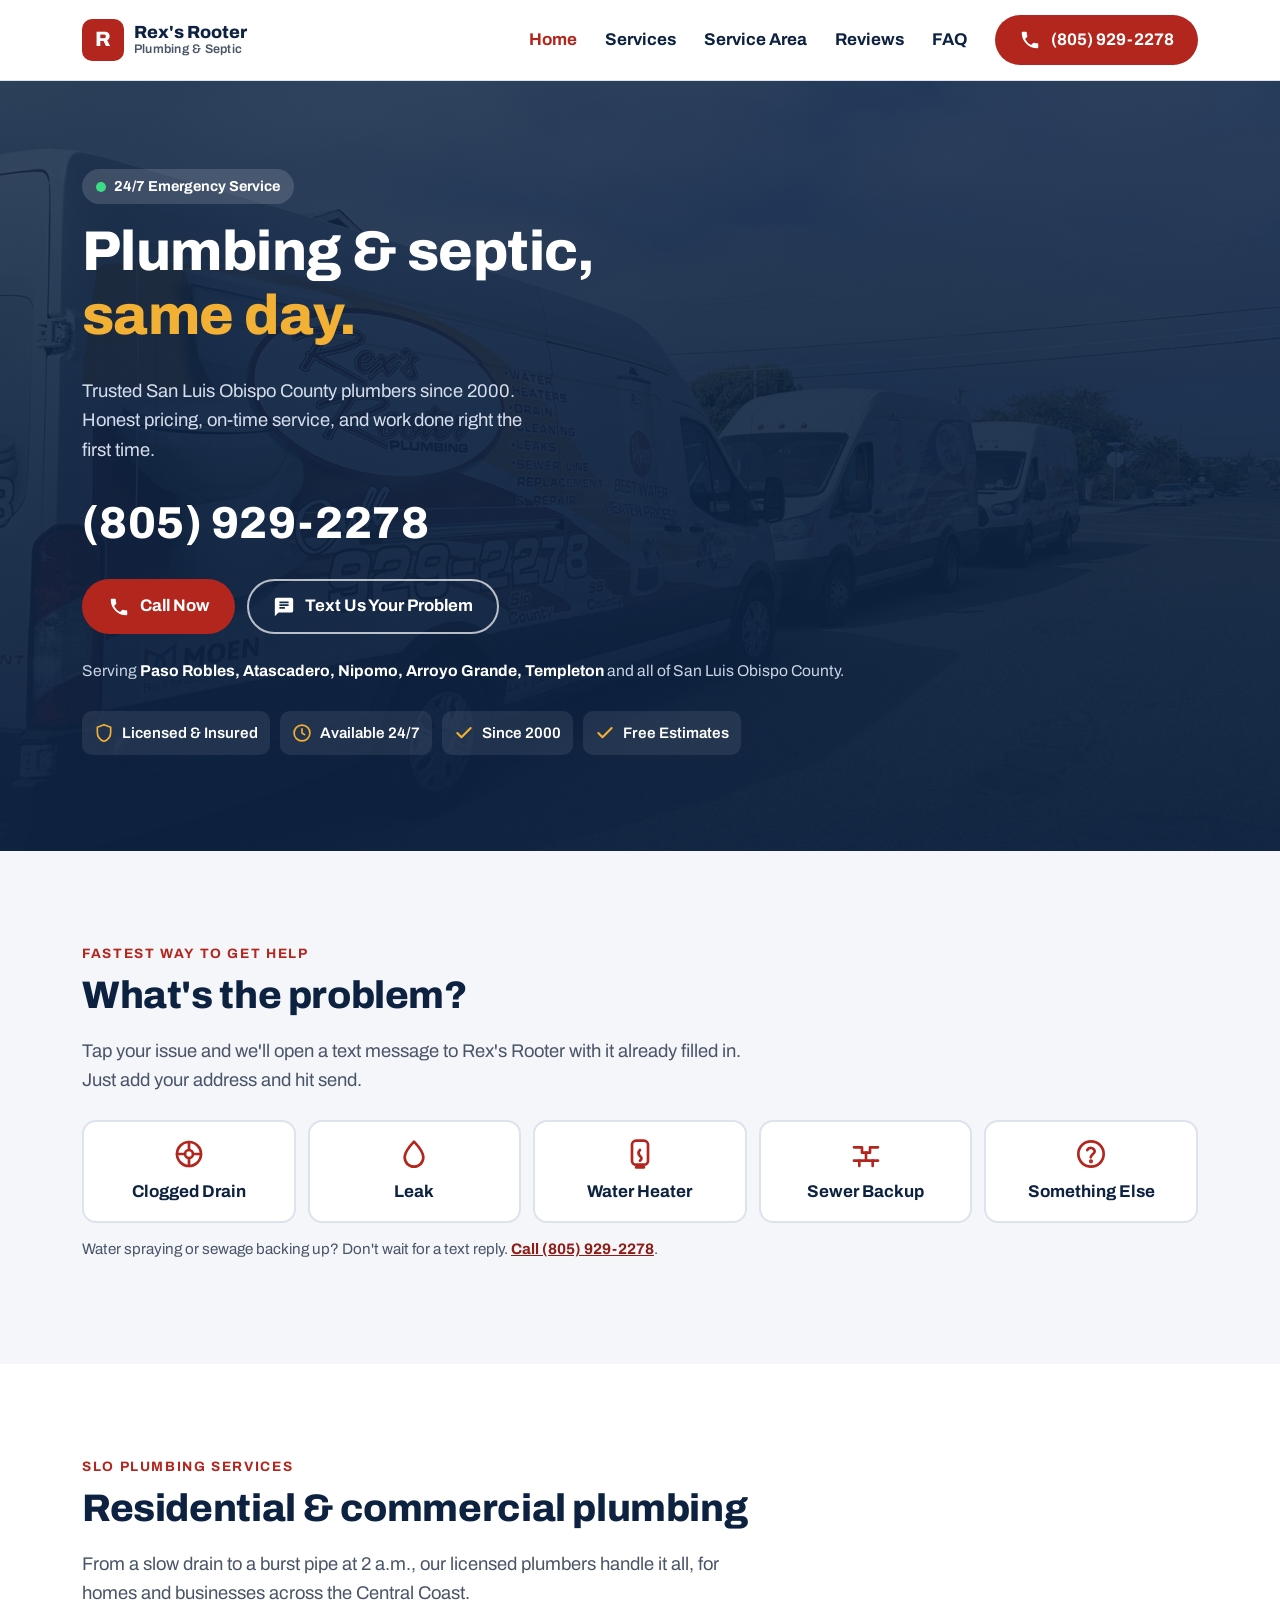
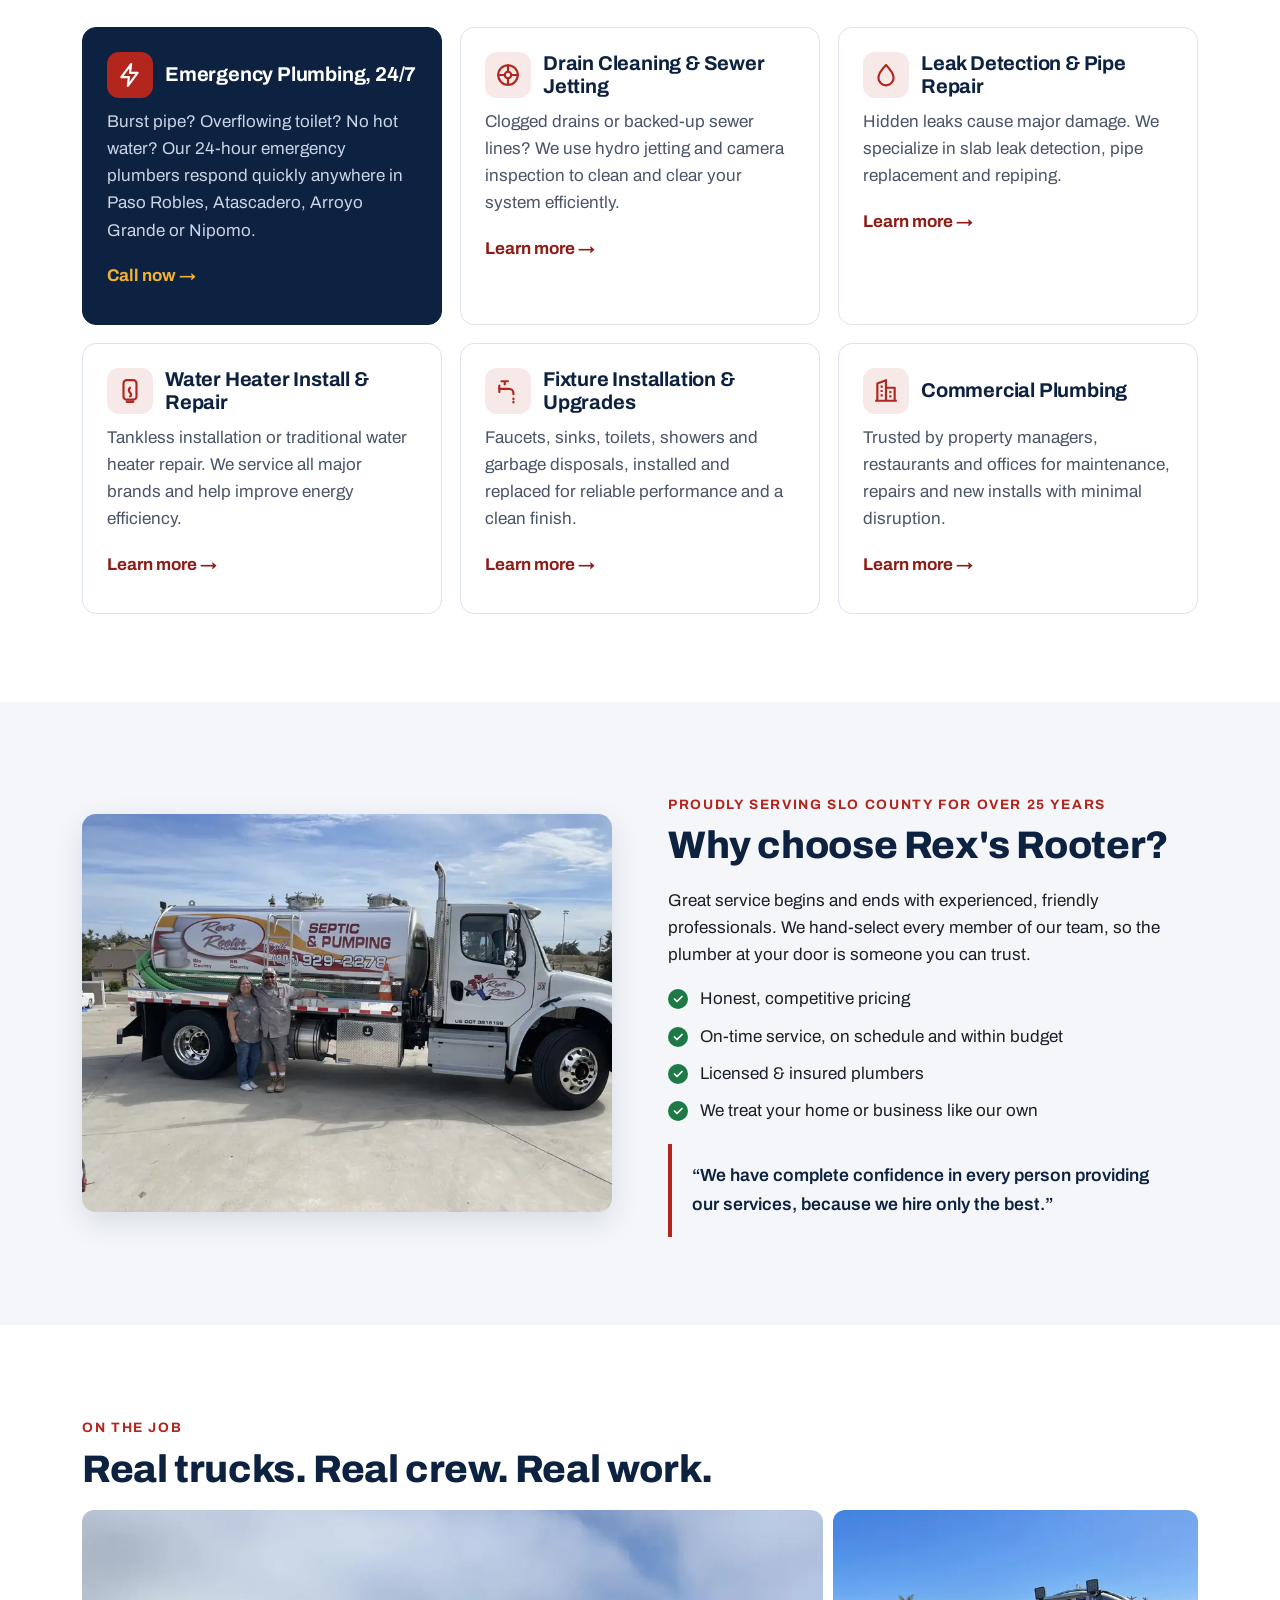
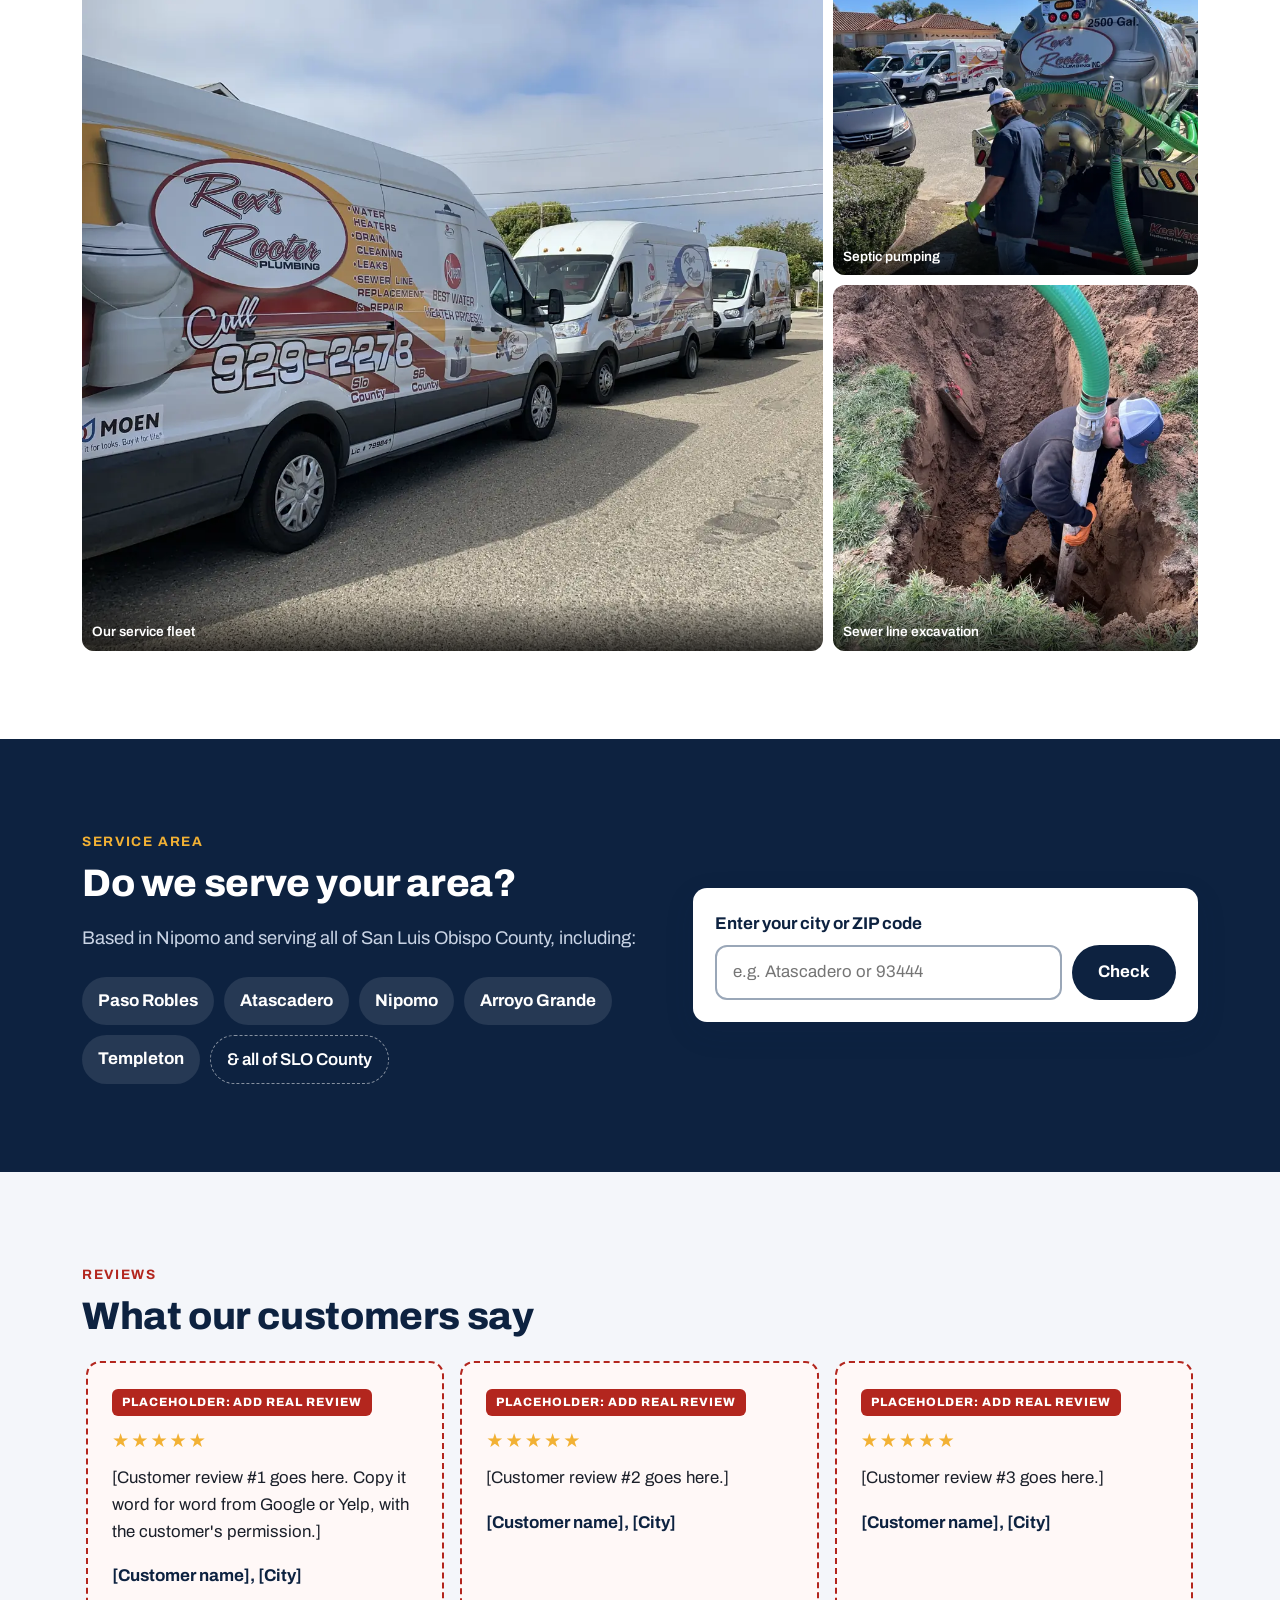
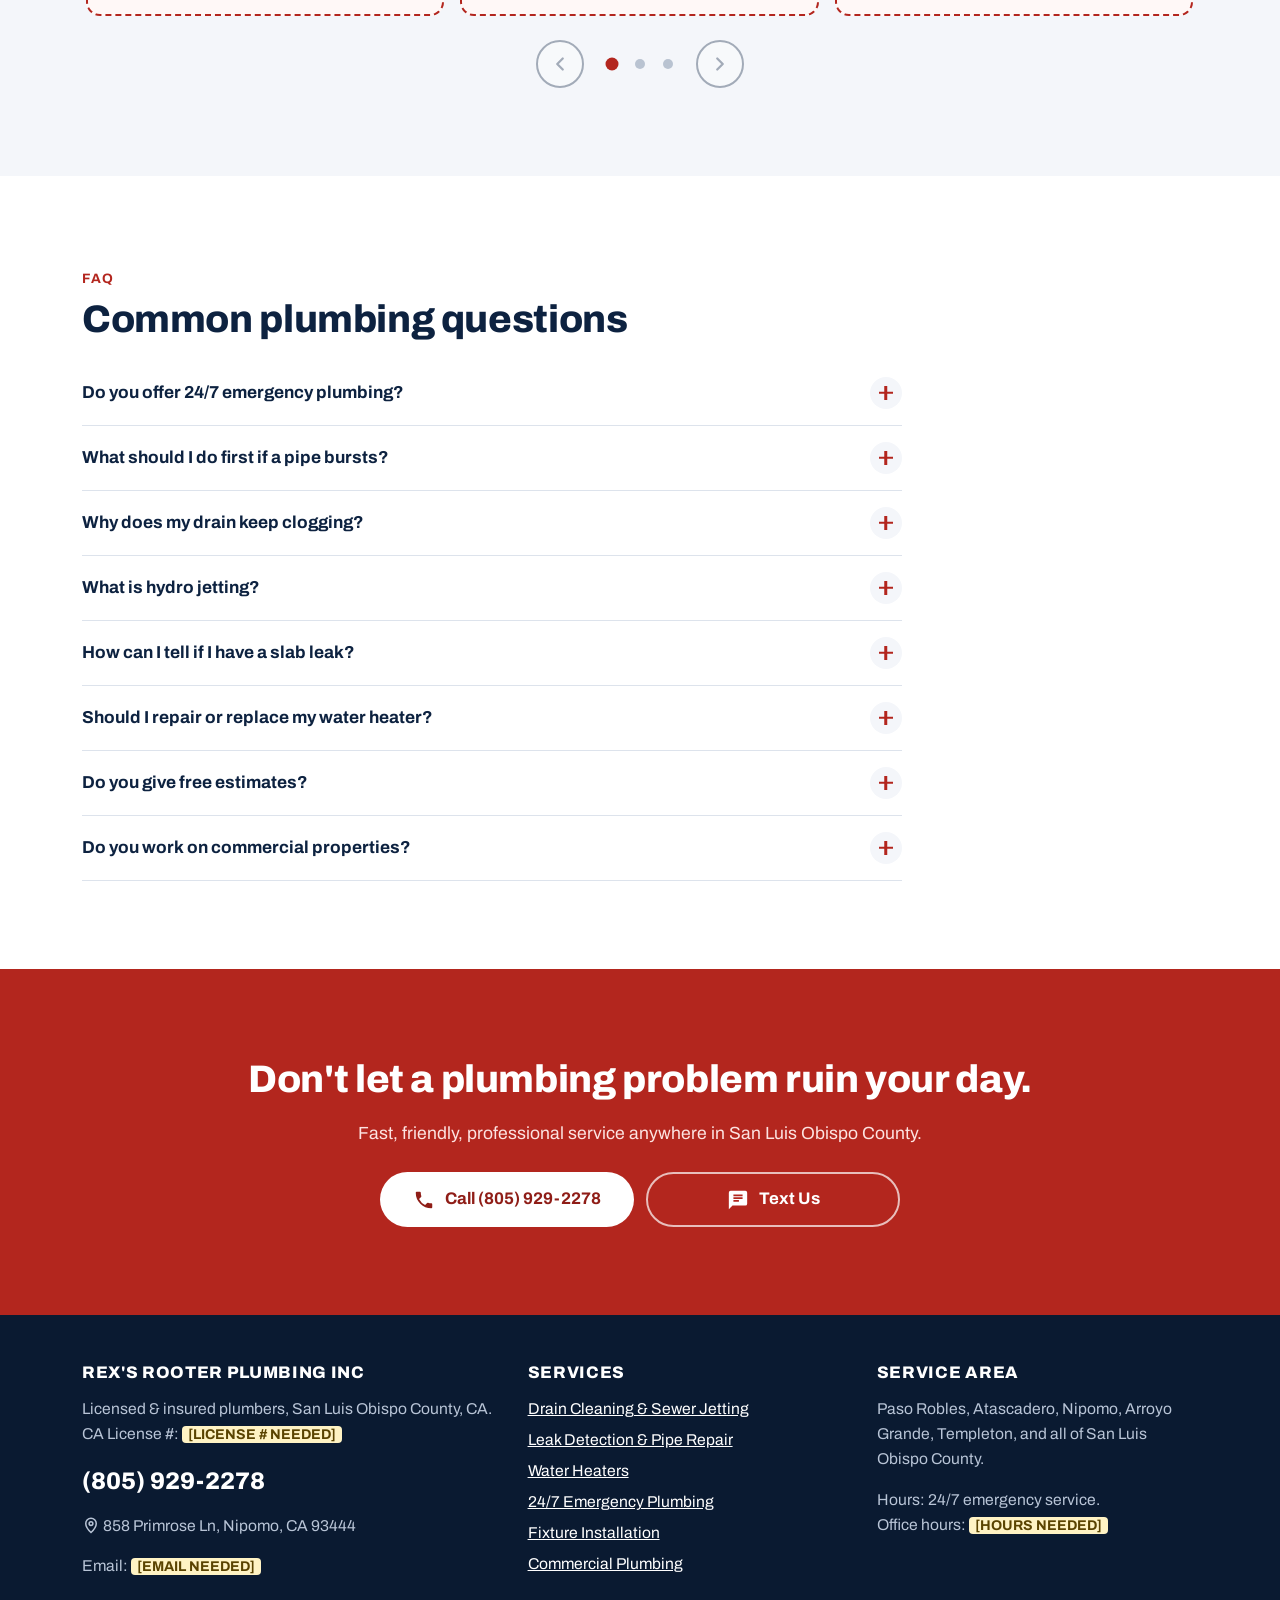
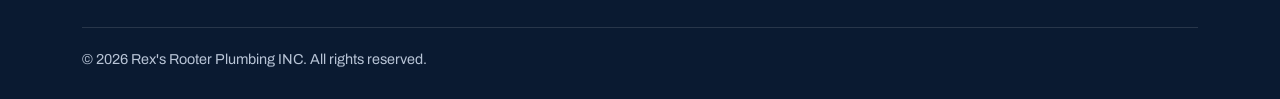
==== index.html @ edb0ab9b "Build new mobile-first Rex's Rooter Plumbing site with GitHub Pages deploy Co-Authored-By: Claude Op" ====
<!doctype html>
<html lang="en" class="no-js">
<head>
<meta charset="utf-8">
<meta name="viewport" content="width=device-width, initial-scale=1">
<title>Rex's Rooter Plumbing | 24/7 Plumber in Nipomo, Paso Robles &amp; SLO County</title>
<meta name="description" content="Rex's Rooter Plumbing has served San Luis Obispo County since 2000. Drain cleaning, leak repair, water heaters, septic and 24/7 emergency plumbing. Call (805) 929-2278.">
<link rel="canonical" href="https://mathias1-creator.github.io/Rex-Rooter/">
<meta name="theme-color" content="#0d2240">
<meta property="og:type" content="website">
<meta property="og:title" content="Rex's Rooter Plumbing | 24/7 Plumber in San Luis Obispo County">
<meta property="og:description" content="Licensed &amp; insured plumbing and septic service since 2000. Call (805) 929-2278.">
<meta property="og:image" content="https://mathias1-creator.github.io/Rex-Rooter/images/fleet-vans-1600.jpg">
<link rel="icon" href="data:image/svg+xml,%3Csvg xmlns='http://www.w3.org/2000/svg' viewBox='0 0 64 64'%3E%3Crect width='64' height='64' rx='14' fill='%23b3261e'/%3E%3Ctext x='32' y='44' font-family='Arial' font-weight='800' font-size='34' fill='white' text-anchor='middle'%3ER%3C/text%3E%3C/svg%3E">
<link rel="preconnect" href="https://fonts.googleapis.com">
<link rel="preconnect" href="https://fonts.gstatic.com" crossorigin>
<link href="https://fonts.googleapis.com/css2?family=Archivo:wght@400;600;700;800&display=swap" rel="stylesheet">
<link rel="preload" as="image" href="images/fleet-vans-800.webp" imagesrcset="images/fleet-vans-800.webp 800w, images/fleet-vans-1600.webp 1600w" imagesizes="100vw">
<link rel="stylesheet" href="css/styles.css">
<script type="application/ld+json">
{
  "@context": "https://schema.org",
  "@type": "Plumber",
  "name": "Rex's Rooter Plumbing INC",
  "url": "https://mathias1-creator.github.io/Rex-Rooter/",
  "telephone": "+1-805-929-2278",
  "image": "https://mathias1-creator.github.io/Rex-Rooter/images/fleet-vans-1600.jpg",
  "description": "Residential and commercial plumbing and septic service in San Luis Obispo County since 2000. 24/7 emergency plumbing.",
  "foundingDate": "2000",
  "address": {
    "@type": "PostalAddress",
    "streetAddress": "858 Primrose Ln",
    "addressLocality": "Nipomo",
    "addressRegion": "CA",
    "postalCode": "93444",
    "addressCountry": "US"
  },
  "areaServed": [
    {"@type": "City", "name": "Paso Robles"},
    {"@type": "City", "name": "Atascadero"},
    {"@type": "City", "name": "Nipomo"},
    {"@type": "City", "name": "Arroyo Grande"},
    {"@type": "City", "name": "Templeton"},
    {"@type": "AdministrativeArea", "name": "San Luis Obispo County, CA"}
  ],
  "openingHoursSpecification": {
    "@type": "OpeningHoursSpecification",
    "dayOfWeek": ["Monday","Tuesday","Wednesday","Thursday","Friday","Saturday","Sunday"],
    "opens": "00:00",
    "closes": "23:59"
  },
  "hasOfferCatalog": {
    "@type": "OfferCatalog",
    "name": "Plumbing Services",
    "itemListElement": [
      {"@type": "Offer", "itemOffered": {"@type": "Service", "name": "Drain Cleaning & Sewer Jetting"}},
      {"@type": "Offer", "itemOffered": {"@type": "Service", "name": "Leak Detection & Pipe Repair"}},
      {"@type": "Offer", "itemOffered": {"@type": "Service", "name": "Water Heater Installation & Repair"}},
      {"@type": "Offer", "itemOffered": {"@type": "Service", "name": "24/7 Emergency Plumbing"}},
      {"@type": "Offer", "itemOffered": {"@type": "Service", "name": "Fixture Installation & Upgrades"}},
      {"@type": "Offer", "itemOffered": {"@type": "Service", "name": "Commercial Plumbing"}}
    ]
  }
}
</script>
</head>
<body>
<svg width="0" height="0" style="position:absolute" aria-hidden="true">
  <symbol id="i-phone" viewBox="0 0 24 24"><path fill="currentColor" d="M6.6 10.8a15.1 15.1 0 006.6 6.6l2.2-2.2a1 1 0 011-.25 11.4 11.4 0 003.6.57 1 1 0 011 1V20a1 1 0 01-1 1A17 17 0 013 4a1 1 0 011-1h3.5a1 1 0 011 1c0 1.25.2 2.45.57 3.6a1 1 0 01-.25 1z"/></symbol>
  <symbol id="i-text" viewBox="0 0 24 24"><path fill="currentColor" d="M20 2H4a2 2 0 00-2 2v18l4-4h14a2 2 0 002-2V4a2 2 0 00-2-2zM7 9h10v2H7zm6 5H7v-2h6zm4-6H7V6h10z"/></symbol>
  <symbol id="i-check" viewBox="0 0 24 24"><path fill="none" stroke="currentColor" stroke-width="2.5" stroke-linecap="round" stroke-linejoin="round" d="M20 6L9 17l-5-5"/></symbol>
  <symbol id="i-drain" viewBox="0 0 24 24"><g fill="none" stroke="currentColor" stroke-width="2" stroke-linecap="round"><circle cx="12" cy="12" r="9"/><circle cx="12" cy="12" r="3"/><path d="M12 3v6M12 15v6M3 12h6M15 12h6"/></g></symbol>
  <symbol id="i-drop" viewBox="0 0 24 24"><path fill="none" stroke="currentColor" stroke-width="2" stroke-linejoin="round" d="M12 2.7S5 10 5 14.5a7 7 0 0014 0C19 10 12 2.7 12 2.7z"/></symbol>
  <symbol id="i-heater" viewBox="0 0 24 24"><g fill="none" stroke="currentColor" stroke-width="2" stroke-linecap="round"><rect x="6" y="2" width="12" height="18" rx="3"/><path d="M9 22h6M12 9c-1.5 1.5-1.5 3 0 4.5S13.5 16 12 17"/></g></symbol>
  <symbol id="i-sewer" viewBox="0 0 24 24"><g fill="none" stroke="currentColor" stroke-width="2" stroke-linecap="round" stroke-linejoin="round"><path d="M3 7h6v4h6V7h6"/><path d="M3 17h18"/><path d="M7 21v-4M17 21v-4M12 11v6"/></g></symbol>
  <symbol id="i-help" viewBox="0 0 24 24"><g fill="none" stroke="currentColor" stroke-width="2" stroke-linecap="round"><circle cx="12" cy="12" r="9.5"/><path d="M9.2 9a3 3 0 015.6 1c0 2-3 2.5-3 4.5"/><circle cx="12" cy="17.5" r=".6" fill="currentColor"/></g></symbol>
  <symbol id="i-bolt" viewBox="0 0 24 24"><path fill="none" stroke="currentColor" stroke-width="2" stroke-linejoin="round" d="M13 2L4 14h7l-1 8 9-12h-7z"/></symbol>
  <symbol id="i-faucet" viewBox="0 0 24 24"><g fill="none" stroke="currentColor" stroke-width="2" stroke-linecap="round" stroke-linejoin="round"><path d="M4 10h9a4 4 0 014 4v1"/><path d="M4 7v6M9 6V3M6 3h6M17 19v.5M17 22v.5"/></g></symbol>
  <symbol id="i-building" viewBox="0 0 24 24"><g fill="none" stroke="currentColor" stroke-width="2" stroke-linejoin="round"><path d="M4 21V5l8-3v19M12 9h8v12M2 21h20M7 8h2M7 12h2M7 16h2M15 13h2M15 17h2"/></g></symbol>
  <symbol id="i-shield" viewBox="0 0 24 24"><path fill="none" stroke="currentColor" stroke-width="2" stroke-linejoin="round" d="M12 2l8 3v6c0 5-3.4 9.3-8 11-4.6-1.7-8-6-8-11V5z"/></symbol>
  <symbol id="i-clock" viewBox="0 0 24 24"><g fill="none" stroke="currentColor" stroke-width="2" stroke-linecap="round"><circle cx="12" cy="12" r="9.5"/><path d="M12 7v5l3 2"/></g></symbol>
  <symbol id="i-pin" viewBox="0 0 24 24"><g fill="none" stroke="currentColor" stroke-width="2"><path d="M12 22s7-6.5 7-12a7 7 0 00-14 0c0 5.5 7 12 7 12z"/><circle cx="12" cy="10" r="2.5"/></g></symbol>
  <symbol id="i-left" viewBox="0 0 24 24"><path fill="none" stroke="currentColor" stroke-width="2.5" stroke-linecap="round" stroke-linejoin="round" d="M15 18l-6-6 6-6"/></symbol>
  <symbol id="i-right" viewBox="0 0 24 24"><path fill="none" stroke="currentColor" stroke-width="2.5" stroke-linecap="round" stroke-linejoin="round" d="M9 18l6-6-6-6"/></symbol>
</svg>

<a class="skip-link" href="#main">Skip to main content</a>

<header class="site-header">
  <div class="container header-inner">
    <a class="brand" href="./" aria-label="Rex's Rooter Plumbing home">
      <span class="brand-mark" aria-hidden="true">R</span>
      <span class="brand-text"><span class="brand-name">Rex's Rooter</span><span class="brand-sub">Plumbing &amp; Septic</span></span>
    </a>
    <button class="nav-toggle" type="button" aria-expanded="false" aria-controls="site-nav" aria-label="Open menu"><span></span></button>
    <nav class="site-nav" id="site-nav" aria-label="Main">
      <ul>
        <li><a href="./" aria-current="page">Home</a></li>
        <li><a href="services.html">Services</a></li>
        <li><a href="#service-area">Service Area</a></li>
        <li><a href="#reviews">Reviews</a></li>
        <li><a href="#faq">FAQ</a></li>
        <li><a class="btn btn--red" href="tel:+18059292278"><svg aria-hidden="true"><use href="#i-phone"/></svg>(805) 929-2278</a></li>
      </ul>
    </nav>
  </div>
</header>

<main id="main">
  <!-- HERO -->
  <section class="hero" aria-labelledby="hero-title">
    <div class="hero-media">
      <img src="images/fleet-vans-800.webp" srcset="images/fleet-vans-800.webp 800w, images/fleet-vans-1600.webp 1600w" sizes="100vw" alt="" width="1600" height="1200" fetchpriority="high">
    </div>
    <div class="container hero-inner">
      <span class="badge" data-status><span class="dot" aria-hidden="true"></span><span class="label">24/7 Emergency Service</span></span>
      <h1 id="hero-title">Plumbing &amp; septic, <em>same day.</em></h1>
      <p class="hero-sub">Trusted San Luis Obispo County plumbers since 2000. Honest pricing, on-time service, and work done right the first time.</p>
      <a class="hero-phone" href="tel:+18059292278" aria-label="Call (805) 929-2278">(805) 929-2278</a>
      <div class="hero-ctas">
        <a class="btn btn--red" href="tel:+18059292278"><svg aria-hidden="true"><use href="#i-phone"/></svg>Call Now</a>
        <a class="btn btn--ghost" href="#problem" ><svg aria-hidden="true"><use href="#i-text"/></svg>Text Us Your Problem</a>
      </div>
      <p class="hero-area">Serving <strong>Paso Robles, Atascadero, Nipomo, Arroyo Grande, Templeton</strong> and all of San Luis Obispo County.</p>
      <ul class="trust-row">
        <li><svg aria-hidden="true"><use href="#i-shield"/></svg>Licensed &amp; Insured</li>
        <li><svg aria-hidden="true"><use href="#i-clock"/></svg>Available 24/7</li>
        <li><svg aria-hidden="true"><use href="#i-check"/></svg>Since 2000</li>
        <li><svg aria-hidden="true"><use href="#i-check"/></svg>Free Estimates</li>
      </ul>
    </div>
  </section>

  <!-- PROBLEM PICKER -->
  <section class="section section--soft" id="problem" aria-labelledby="problem-title">
    <div class="container reveal">
      <span class="eyebrow">Fastest way to get help</span>
      <h2 id="problem-title">What's the problem?</h2>
      <p class="lead">Tap your issue and we'll open a text message to Rex's Rooter with it already filled in. Just add your address and hit send.</p>
      <div class="picker">
        <button type="button" data-issue="clogged drain"><svg aria-hidden="true"><use href="#i-drain"/></svg>Clogged Drain</button>
        <button type="button" data-issue="leak"><svg aria-hidden="true"><use href="#i-drop"/></svg>Leak</button>
        <button type="button" data-issue="water heater problem"><svg aria-hidden="true"><use href="#i-heater"/></svg>Water Heater</button>
        <button type="button" data-issue="sewer backup"><svg aria-hidden="true"><use href="#i-sewer"/></svg>Sewer Backup</button>
        <button type="button" data-issue="other"><svg aria-hidden="true"><use href="#i-help"/></svg>Something Else</button>
      </div>
      <p class="picker-note">Water spraying or sewage backing up? Don't wait for a text reply. <a href="tel:+18059292278"><strong>Call (805) 929-2278</strong></a>.</p>
    </div>
  </section>

  <!-- SERVICES -->
  <section class="section" id="services" aria-labelledby="services-title">
    <div class="container">
      <div class="reveal">
        <span class="eyebrow">SLO plumbing services</span>
        <h2 id="services-title">Residential &amp; commercial plumbing</h2>
        <p class="lead">From a slow drain to a burst pipe at 2&nbsp;a.m., our licensed plumbers handle it all, for homes and businesses across the Central Coast.</p>
      </div>
      <div class="grid grid--services">
        <article class="card card--featured reveal">
          <h3><span class="icon-chip"><svg aria-hidden="true"><use href="#i-bolt"/></svg></span>Emergency Plumbing, 24/7</h3>
          <p>Burst pipe? Overflowing toilet? No hot water? Our 24-hour emergency plumbers respond quickly anywhere in Paso Robles, Atascadero, Arroyo Grande or Nipomo.</p>
          <a class="card-link" href="tel:+18059292278">Call now &rarr;</a>
        </article>
        <article class="card reveal">
          <h3><span class="icon-chip"><svg aria-hidden="true"><use href="#i-drain"/></svg></span>Drain Cleaning &amp; Sewer Jetting</h3>
          <p>Clogged drains or backed-up sewer lines? We use hydro jetting and camera inspection to clean and clear your system efficiently.</p>
          <a class="card-link" href="services.html#drain-cleaning">Learn more &rarr;</a>
        </article>
        <article class="card reveal">
          <h3><span class="icon-chip"><svg aria-hidden="true"><use href="#i-drop"/></svg></span>Leak Detection &amp; Pipe Repair</h3>
          <p>Hidden leaks cause major damage. We specialize in slab leak detection, pipe replacement and repiping.</p>
          <a class="card-link" href="services.html#leak-detection">Learn more &rarr;</a>
        </article>
        <article class="card reveal">
          <h3><span class="icon-chip"><svg aria-hidden="true"><use href="#i-heater"/></svg></span>Water Heater Install &amp; Repair</h3>
          <p>Tankless installation or traditional water heater repair. We service all major brands and help improve energy efficiency.</p>
          <a class="card-link" href="services.html#water-heaters">Learn more &rarr;</a>
        </article>
        <article class="card reveal">
          <h3><span class="icon-chip"><svg aria-hidden="true"><use href="#i-faucet"/></svg></span>Fixture Installation &amp; Upgrades</h3>
          <p>Faucets, sinks, toilets, showers and garbage disposals, installed and replaced for reliable performance and a clean finish.</p>
          <a class="card-link" href="services.html#fixtures">Learn more &rarr;</a>
        </article>
        <article class="card reveal">
          <h3><span class="icon-chip"><svg aria-hidden="true"><use href="#i-building"/></svg></span>Commercial Plumbing</h3>
          <p>Trusted by property managers, restaurants and offices for maintenance, repairs and new installs with minimal disruption.</p>
          <a class="card-link" href="services.html#commercial">Learn more &rarr;</a>
        </article>
      </div>
    </div>
  </section>

  <!-- WHY US -->
  <section class="section section--soft" aria-labelledby="why-title">
    <div class="container split">
      <div class="reveal">
        <img src="images/septic-truck-team-800.webp" srcset="images/septic-truck-team-800.webp 800w, images/septic-truck-team-1600.webp 1600w" sizes="(min-width:1024px) 560px, 100vw" alt="Rex's Rooter team standing beside the company septic and pumping truck" width="800" height="600" loading="lazy" decoding="async">
      </div>
      <div class="reveal">
        <span class="eyebrow">Proudly serving SLO County for over 25 years</span>
        <h2 id="why-title">Why choose Rex's Rooter?</h2>
        <p>Great service begins and ends with experienced, friendly professionals. We hand-select every member of our team, so the plumber at your door is someone you can trust.</p>
        <ul class="checklist">
          <li>Honest, competitive pricing</li>
          <li>On-time service, on schedule and within budget</li>
          <li>Licensed &amp; insured plumbers</li>
          <li>We treat your home or business like our own</li>
        </ul>
        <blockquote class="pull">&ldquo;We have complete confidence in every person providing our services, because we hire only the best.&rdquo;</blockquote>
      </div>
    </div>
  </section>

  <!-- GALLERY -->
  <section class="section" aria-labelledby="work-title">
    <div class="container">
      <div class="reveal">
        <span class="eyebrow">On the job</span>
        <h2 id="work-title">Real trucks. Real crew. Real work.</h2>
      </div>
      <div class="gallery reveal">
        <figure>
          <img src="images/fleet-vans-800.webp" srcset="images/fleet-vans-800.webp 800w, images/fleet-vans-1600.webp 1600w" sizes="(min-width:768px) 66vw, 100vw" alt="Three Rex's Rooter service vans parked in a row on a residential street" width="800" height="600" loading="lazy" decoding="async">
          <figcaption>Our service fleet</figcaption>
        </figure>
        <figure>
          <img src="images/septic-pumping-800.webp" alt="Rex's Rooter technician pumping a septic system from the vacuum truck at a home" width="800" height="600" loading="lazy" decoding="async">
          <figcaption>Septic pumping</figcaption>
        </figure>
        <figure>
          <img src="images/sewer-excavation-800.webp" alt="Rex's Rooter plumber working in an excavated trench on an underground sewer line" width="600" height="800" loading="lazy" decoding="async">
          <figcaption>Sewer line excavation</figcaption>
        </figure>
      </div>
    </div>
  </section>

  <!-- SERVICE AREA -->
  <section class="section section--navy" id="service-area" aria-labelledby="area-title">
    <div class="container area-grid">
      <div class="reveal">
        <span class="eyebrow">Service area</span>
        <h2 id="area-title">Do we serve your area?</h2>
        <p class="lead">Based in Nipomo and serving all of San Luis Obispo County, including:</p>
        <ul class="city-list">
          <li>Paso Robles</li><li>Atascadero</li><li>Nipomo</li><li>Arroyo Grande</li><li>Templeton</li><li class="more">&amp; all of SLO County</li>
        </ul>
      </div>
      <div class="checker reveal">
        <form id="area-form" novalidate>
          <label for="area-input">Enter your city or ZIP code</label>
          <div class="checker-row">
            <input id="area-input" name="area" type="text" inputmode="text" autocomplete="postal-code" placeholder="e.g. Atascadero or 93444" required>
            <button class="btn btn--navy" type="submit">Check</button>
          </div>
        </form>
        <div id="area-result" class="checker-result" role="status" aria-live="polite" tabindex="-1"></div>
      </div>
    </div>
  </section>

  <!-- REVIEWS -->
  <section class="section section--soft" id="reviews" aria-labelledby="reviews-title">
    <div class="container">
      <div class="reveal">
        <span class="eyebrow">Reviews</span>
        <h2 id="reviews-title">What our customers say</h2>
      </div>
      <div class="carousel reveal" data-carousel aria-roledescription="carousel" aria-label="Customer reviews">
        <div class="carousel-track" tabindex="0">
          <!-- PLACEHOLDER: The current site has no customer reviews. Replace each card with a real, approved review (text + name + city). -->
          <article class="review review--placeholder" aria-roledescription="slide" aria-label="1 of 3">
            <span class="placeholder-tag">Placeholder: add real review</span>
            <div class="stars" aria-hidden="true">&#9733;&#9733;&#9733;&#9733;&#9733;</div>
            <p>[Customer review #1 goes here. Copy it word for word from Google or Yelp, with the customer's permission.]</p>
            <cite>[Customer name], [City]</cite>
          </article>
          <article class="review review--placeholder" aria-roledescription="slide" aria-label="2 of 3">
            <span class="placeholder-tag">Placeholder: add real review</span>
            <div class="stars" aria-hidden="true">&#9733;&#9733;&#9733;&#9733;&#9733;</div>
            <p>[Customer review #2 goes here.]</p>
            <cite>[Customer name], [City]</cite>
          </article>
          <article class="review review--placeholder" aria-roledescription="slide" aria-label="3 of 3">
            <span class="placeholder-tag">Placeholder: add real review</span>
            <div class="stars" aria-hidden="true">&#9733;&#9733;&#9733;&#9733;&#9733;</div>
            <p>[Customer review #3 goes here.]</p>
            <cite>[Customer name], [City]</cite>
          </article>
        </div>
        <div class="carousel-controls">
          <button class="carousel-btn" type="button" data-prev aria-label="Previous review"><svg aria-hidden="true"><use href="#i-left"/></svg></button>
          <div class="carousel-dots"></div>
          <button class="carousel-btn" type="button" data-next aria-label="Next review"><svg aria-hidden="true"><use href="#i-right"/></svg></button>
        </div>
      </div>
    </div>
  </section>

  <!-- FAQ -->
  <section class="section" id="faq" aria-labelledby="faq-title">
    <div class="container">
      <div class="reveal">
        <span class="eyebrow">FAQ</span>
        <h2 id="faq-title">Common plumbing questions</h2>
      </div>
      <div class="faq reveal">
        <div class="faq-item">
          <h3><button class="faq-q" type="button" aria-expanded="false" aria-controls="faq-1">Do you offer 24/7 emergency plumbing?<span class="plus" aria-hidden="true"></span></button></h3>
          <div class="faq-a" id="faq-1"><div><p>Yes. Our emergency plumbers are available 24/7 for burst pipes, overflowing toilets, sewer backups and no-hot-water calls. Call <a href="tel:+18059292278">(805) 929-2278</a> any time.</p></div></div>
        </div>
        <div class="faq-item">
          <h3><button class="faq-q" type="button" aria-expanded="false" aria-controls="faq-2">What should I do first if a pipe bursts?<span class="plus" aria-hidden="true"></span></button></h3>
          <div class="faq-a" id="faq-2"><div><p>Shut off the main water valve (usually where the water line enters the house, or at the meter near the street). Turn off the water heater if the leak is near it, move valuables out of the way, then call us.</p></div></div>
        </div>
        <div class="faq-item">
          <h3><button class="faq-q" type="button" aria-expanded="false" aria-controls="faq-3">Why does my drain keep clogging?<span class="plus" aria-hidden="true"></span></button></h3>
          <div class="faq-a" id="faq-3"><div><p>Repeat clogs usually mean buildup deeper in the line, like grease, roots or scale, that a plunger or store-bought cleaner can't reach. A camera inspection shows the real cause, and hydro jetting scours the pipe clean instead of just poking a hole through the clog.</p></div></div>
        </div>
        <div class="faq-item">
          <h3><button class="faq-q" type="button" aria-expanded="false" aria-controls="faq-4">What is hydro jetting?<span class="plus" aria-hidden="true"></span></button></h3>
          <div class="faq-a" id="faq-4"><div><p>Hydro jetting sends high-pressure water through your drain or sewer line to flush out grease, sludge, debris and roots. It cleans the full width of the pipe, so it's a longer-lasting fix than snaking alone.</p></div></div>
        </div>
        <div class="faq-item">
          <h3><button class="faq-q" type="button" aria-expanded="false" aria-controls="faq-5">How can I tell if I have a slab leak?<span class="plus" aria-hidden="true"></span></button></h3>
          <div class="faq-a" id="faq-5"><div><p>Common signs are a water bill that jumps for no reason, warm spots on the floor, the sound of running water when everything is off, damp carpet, or cracks in flooring. If you notice any of these, call us for leak detection before it causes more damage.</p></div></div>
        </div>
        <div class="faq-item">
          <h3><button class="faq-q" type="button" aria-expanded="false" aria-controls="faq-6">Should I repair or replace my water heater?<span class="plus" aria-hidden="true"></span></button></h3>
          <div class="faq-a" id="faq-6"><div><p>It depends on the age of the unit and the problem. Many issues, like a bad thermostat, element or valve, can be repaired. If the tank itself is leaking or the unit is near the end of its life, replacement (including a tankless upgrade) often makes more sense. We service all major brands.</p></div></div>
        </div>
        <div class="faq-item">
          <h3><button class="faq-q" type="button" aria-expanded="false" aria-controls="faq-7">Do you give free estimates?<span class="plus" aria-hidden="true"></span></button></h3>
          <div class="faq-a" id="faq-7"><div><p>Yes. Call or text us to request a free estimate.</p></div></div>
        </div>
        <div class="faq-item">
          <h3><button class="faq-q" type="button" aria-expanded="false" aria-controls="faq-8">Do you work on commercial properties?<span class="plus" aria-hidden="true"></span></button></h3>
          <div class="faq-a" id="faq-8"><div><p>Yes. Property managers, restaurants and offices across the Central Coast trust us for maintenance, repairs and new installations, scheduled to keep disruption to a minimum.</p></div></div>
        </div>
      </div>
    </div>
  </section>

  <!-- CTA -->
  <section class="section cta-band" aria-labelledby="cta-title">
    <div class="container reveal">
      <h2 id="cta-title">Don't let a plumbing problem ruin your day.</h2>
      <p>Fast, friendly, professional service anywhere in San Luis Obispo County.</p>
      <div class="btn-row">
        <a class="btn btn--white" href="tel:+18059292278"><svg aria-hidden="true"><use href="#i-phone"/></svg>Call (805) 929-2278</a>
        <a class="btn btn--ghost" href="sms:+18059292278" data-sms><svg aria-hidden="true"><use href="#i-text"/></svg>Text Us</a>
      </div>
    </div>
  </section>
</main>

<footer class="site-footer">
  <div class="container">
    <div class="footer-grid">
      <div>
        <h2>Rex's Rooter Plumbing INC</h2>
        <p>Licensed &amp; insured plumbers, San Luis Obispo County, CA.<br>CA License #: <span class="todo">[LICENSE # NEEDED]</span></p>
        <a class="footer-phone" href="tel:+18059292278">(805) 929-2278</a>
        <p style="margin-top:12px"><svg aria-hidden="true" width="18" height="18" style="vertical-align:-3px"><use href="#i-pin"/></svg> 858 Primrose Ln, Nipomo, CA 93444</p>
        <p>Email: <span class="todo">[EMAIL NEEDED]</span></p>
      </div>
      <div>
        <h2>Services</h2>
        <ul>
          <li><a href="services.html#drain-cleaning">Drain Cleaning &amp; Sewer Jetting</a></li>
          <li><a href="services.html#leak-detection">Leak Detection &amp; Pipe Repair</a></li>
          <li><a href="services.html#water-heaters">Water Heaters</a></li>
          <li><a href="services.html#emergency">24/7 Emergency Plumbing</a></li>
          <li><a href="services.html#fixtures">Fixture Installation</a></li>
          <li><a href="services.html#commercial">Commercial Plumbing</a></li>
        </ul>
      </div>
      <div>
        <h2>Service Area</h2>
        <p>Paso Robles, Atascadero, Nipomo, Arroyo Grande, Templeton, and all of San Luis Obispo County.</p>
        <p>Hours: 24/7 emergency service.<br>Office hours: <span class="todo">[HOURS NEEDED]</span></p>
      </div>
    </div>
    <div class="footer-bottom">&copy; <span id="year">2026</span> Rex's Rooter Plumbing INC. All rights reserved.</div>
  </div>
</footer>

<nav class="action-bar" aria-label="Quick contact">
  <a class="btn btn--red" href="tel:+18059292278"><svg aria-hidden="true"><use href="#i-phone"/></svg>Call Now</a>
  <a class="btn btn--navy" href="sms:+18059292278" data-sms><svg aria-hidden="true"><use href="#i-text"/></svg>Text Us</a>
</nav>

<script src="js/main.js" defer></script>
</body>
</html>
---- css/styles.css ----
/* Rex's Rooter Plumbing — mobile-first stylesheet */
:root {
  --navy: #0d2240;
  --navy-2: #163560;
  --red: #b3261e;
  --red-dark: #8f1d17;
  --gold: #f2b134;
  --ink: #1a1f29;
  --muted: #4a5568;
  --line: #dde3ec;
  --bg: #ffffff;
  --bg-soft: #f4f6fa;
  --green: #1d7a46;
  --radius: 14px;
  --shadow: 0 10px 30px rgba(13, 34, 64, .12);
  --font: "Archivo", system-ui, -apple-system, "Segoe UI", Roboto, Arial, sans-serif;
  --bar-h: 72px;
}

*, *::before, *::after { box-sizing: border-box; }
html { scroll-behavior: smooth; -webkit-text-size-adjust: 100%; }
@media (prefers-reduced-motion: reduce) { html { scroll-behavior: auto; } *, *::before, *::after { animation: none !important; transition: none !important; } }

body {
  margin: 0;
  font-family: var(--font);
  font-size: 1.0625rem; /* 17px */
  line-height: 1.6;
  color: var(--ink);
  background: var(--bg);
  padding-bottom: var(--bar-h); /* room for sticky mobile bar */
}
img { max-width: 100%; height: auto; display: block; }
a { color: var(--red-dark); }
h1, h2, h3 { line-height: 1.15; margin: 0 0 .5em; letter-spacing: -.01em; color: var(--navy); }
h1 { font-size: clamp(2rem, 8vw, 3.5rem); font-weight: 800; }
h2 { font-size: clamp(1.6rem, 5.5vw, 2.4rem); font-weight: 800; }
h3 { font-size: 1.25rem; font-weight: 700; }
p { margin: 0 0 1em; }

:focus-visible { outline: 3px solid var(--gold); outline-offset: 3px; border-radius: 4px; }

.skip-link { position: absolute; left: -9999px; top: 0; background: var(--navy); color: #fff; padding: 12px 16px; z-index: 100; }
.skip-link:focus { left: 8px; top: 8px; }

.container { width: 100%; max-width: 1180px; margin: 0 auto; padding: 0 20px; }
.section { padding: 64px 0; }
.section--soft { background: var(--bg-soft); }
.section--navy { background: var(--navy); color: #e9eef6; }
.section--navy h2, .section--navy h3 { color: #fff; }
.eyebrow { display: inline-block; font-size: .85rem; font-weight: 700; letter-spacing: .12em; text-transform: uppercase; color: var(--red); margin-bottom: .6em; }
.section--navy .eyebrow { color: var(--gold); }
.lead { font-size: 1.15rem; color: var(--muted); max-width: 60ch; }
.section--navy .lead { color: #c9d4e5; }

/* Buttons */
.btn {
  display: inline-flex; align-items: center; justify-content: center; gap: 10px;
  min-height: 52px; padding: 12px 24px;
  font: inherit; font-weight: 700; font-size: 1.05rem;
  border-radius: 999px; border: 2px solid transparent;
  text-decoration: none; cursor: pointer;
  transition: transform .15s ease, background-color .15s ease;
}
.btn:active { transform: scale(.98); }
.btn svg { width: 22px; height: 22px; flex: none; }
.btn--red { background: var(--red); color: #fff; }
.btn--red:hover { background: var(--red-dark); }
.btn--navy { background: var(--navy); color: #fff; }
.btn--navy:hover { background: var(--navy-2); }
.btn--ghost { background: transparent; color: #fff; border-color: rgba(255,255,255,.7); }
.btn--ghost:hover { background: rgba(255,255,255,.1); }
.btn--outline { background: #fff; color: var(--navy); border-color: var(--navy); }
.btn--outline:hover { background: var(--bg-soft); }
.btn--block { width: 100%; }

/* Header */
.site-header { position: sticky; top: 0; z-index: 50; background: #fff; border-bottom: 1px solid var(--line); }
.header-inner { display: flex; align-items: center; justify-content: space-between; min-height: 68px; gap: 12px; }
.brand { display: flex; align-items: center; gap: 10px; text-decoration: none; color: var(--navy); }
.brand-mark { width: 42px; height: 42px; border-radius: 10px; background: var(--red); color: #fff; display: grid; place-items: center; font-weight: 800; font-size: 1.3rem; }
.brand-text { display: flex; flex-direction: column; line-height: 1.05; }
.brand-name { font-weight: 800; font-size: 1.1rem; }
.brand-sub { font-size: .78rem; color: var(--muted); font-weight: 600; letter-spacing: .02em; }
.header-call { display: none; }

.nav-toggle {
  width: 48px; height: 48px; border: 0; background: var(--bg-soft); border-radius: 12px;
  display: grid; place-items: center; cursor: pointer;
}
.nav-toggle span, .nav-toggle span::before, .nav-toggle span::after {
  display: block; width: 22px; height: 2.5px; background: var(--navy); border-radius: 2px; position: relative; transition: transform .2s ease;
}
.nav-toggle span::before, .nav-toggle span::after { content: ""; position: absolute; left: 0; }
.nav-toggle span::before { top: -7px; }
.nav-toggle span::after { top: 7px; }
.nav-toggle[aria-expanded="true"] span { background: transparent; }
.nav-toggle[aria-expanded="true"] span::before { transform: translateY(7px) rotate(45deg); }
.nav-toggle[aria-expanded="true"] span::after { transform: translateY(-7px) rotate(-45deg); }

.site-nav { display: none; position: absolute; top: 100%; left: 0; right: 0; background: #fff; border-bottom: 1px solid var(--line); box-shadow: var(--shadow); }
.site-nav.is-open { display: block; }
.site-nav ul { list-style: none; margin: 0; padding: 8px 20px 20px; }
.site-nav a { display: flex; align-items: center; min-height: 52px; font-weight: 700; color: var(--navy); text-decoration: none; border-bottom: 1px solid var(--line); }
.site-nav a[aria-current="page"] { color: var(--red); }
.site-nav .btn { margin-top: 16px; border-bottom: 0; color: #fff; }

/* Status badge */
.badge { display: inline-flex; align-items: center; gap: 8px; padding: 6px 14px; border-radius: 999px; font-weight: 700; font-size: .9rem; background: rgba(29,122,70,.14); color: #0f5a32; }
.badge .dot { width: 10px; height: 10px; border-radius: 50%; background: var(--green); box-shadow: 0 0 0 0 rgba(29,122,70,.6); animation: pulse 2s infinite; }
.hero .badge { background: rgba(255,255,255,.14); color: #fff; }
.hero .badge .dot { background: #3ddc84; }
@keyframes pulse { 0% { box-shadow: 0 0 0 0 rgba(61,220,132,.6); } 70% { box-shadow: 0 0 0 10px rgba(61,220,132,0); } 100% { box-shadow: 0 0 0 0 rgba(61,220,132,0); } }

/* Hero */
.hero { position: relative; color: #fff; background: var(--navy); overflow: hidden; }
.hero-media { position: absolute; inset: 0; }
.hero-media img { width: 100%; height: 100%; object-fit: cover; object-position: 30% center; }
.hero-media::after { content: ""; position: absolute; inset: 0; background: linear-gradient(180deg, rgba(13,34,64,.82) 0%, rgba(13,34,64,.92) 60%, rgba(13,34,64,.97) 100%); }
.hero-inner { position: relative; padding-top: 48px; padding-bottom: 56px; }
.hero h1 { color: #fff; margin-top: 16px; }
.hero h1 em { font-style: normal; color: var(--gold); }
.hero-sub { font-size: 1.15rem; color: #d6deeb; max-width: 40ch; }
.hero-phone { display: inline-block; font-size: clamp(1.9rem, 9vw, 2.8rem); font-weight: 800; color: #fff; text-decoration: none; margin: 4px 0 20px; letter-spacing: .01em; }
.hero-phone:hover { color: var(--gold); }
.hero-ctas { display: grid; gap: 12px; }
.hero-area { margin-top: 24px; font-size: .98rem; color: #c9d4e5; }
.hero-area strong { color: #fff; }
.trust-row { list-style: none; padding: 0; margin: 28px 0 0; display: grid; grid-template-columns: 1fr 1fr; gap: 10px; }
.trust-row li { display: flex; align-items: center; gap: 8px; font-weight: 600; font-size: .95rem; background: rgba(255,255,255,.08); padding: 10px 12px; border-radius: 10px; }
.trust-row svg { width: 20px; height: 20px; color: var(--gold); flex: none; }

/* Problem picker */
.picker { display: grid; grid-template-columns: 1fr 1fr; gap: 12px; margin-top: 24px; }
.picker button {
  min-height: 96px; padding: 16px 12px; border-radius: var(--radius); border: 2px solid var(--line); background: #fff;
  font: inherit; font-weight: 700; color: var(--navy); cursor: pointer; display: flex; flex-direction: column; align-items: center; justify-content: center; gap: 8px; text-align: center;
  transition: border-color .15s, transform .15s, box-shadow .15s;
}
.picker button:hover { border-color: var(--red); box-shadow: var(--shadow); }
.picker button:active { transform: scale(.97); }
.picker svg { width: 32px; height: 32px; color: var(--red); }
.picker button:last-child:nth-child(odd) { grid-column: 1 / -1; }
.picker-note { margin-top: 14px; font-size: .95rem; color: var(--muted); }

/* Cards / services */
.grid { display: grid; gap: 18px; }
.card { background: #fff; border: 1px solid var(--line); border-radius: var(--radius); padding: 24px; }
.card h3 { display: flex; align-items: center; gap: 12px; }
.icon-chip { width: 46px; height: 46px; border-radius: 12px; background: rgba(179,38,30,.1); color: var(--red); display: grid; place-items: center; flex: none; }
.icon-chip svg { width: 26px; height: 26px; }
.card p { color: var(--muted); margin: 0; }
.card--featured { background: var(--navy); border-color: var(--navy); color: #fff; }
.card--featured h3 { color: #fff; }
.card--featured p { color: #c9d4e5; }
.card--featured .icon-chip { background: var(--red); color: #fff; }
.card .card-link { display: inline-flex; align-items: center; min-height: 48px; font-weight: 700; margin-top: 8px; text-decoration: none; }
.card--featured .card-link { color: var(--gold); }

/* Service detail blocks (services page) */
.service-block { display: grid; gap: 20px; padding: 32px 0; border-bottom: 1px solid var(--line); }
.service-block:last-child { border-bottom: 0; }
.service-block ul { padding-left: 1.2em; color: var(--muted); }
.service-block .btn-row { display: flex; flex-wrap: wrap; gap: 12px; }

/* About / split */
.split { display: grid; gap: 28px; align-items: center; }
.split img { border-radius: var(--radius); box-shadow: var(--shadow); width: 100%; aspect-ratio: 4 / 3; object-fit: cover; }
.checklist { list-style: none; padding: 0; margin: 0 0 1.2em; }
.checklist li { position: relative; padding-left: 32px; margin-bottom: 10px; }
.checklist li::before { content: ""; position: absolute; left: 0; top: 4px; width: 20px; height: 20px; border-radius: 50%; background: var(--green) url("data:image/svg+xml,%3Csvg xmlns='http://www.w3.org/2000/svg' viewBox='0 0 24 24' fill='none' stroke='white' stroke-width='3.5' stroke-linecap='round' stroke-linejoin='round'%3E%3Cpath d='M5 12l5 5L20 7'/%3E%3C/svg%3E") center / 12px no-repeat; }
blockquote.pull { margin: 0; padding: 18px 20px; border-left: 4px solid var(--red); background: var(--bg-soft); border-radius: 0 var(--radius) var(--radius) 0; font-size: 1.1rem; font-weight: 600; color: var(--navy); }

/* Gallery */
.gallery { display: grid; grid-template-columns: 1fr 1fr; gap: 10px; }
.gallery figure { margin: 0; position: relative; border-radius: 12px; overflow: hidden; background: var(--bg-soft); }
.gallery img { width: 100%; height: 100%; aspect-ratio: 1; object-fit: cover; }
.gallery figcaption { position: absolute; left: 0; right: 0; bottom: 0; padding: 22px 10px 8px; font-size: .85rem; font-weight: 600; color: #fff; background: linear-gradient(transparent, rgba(0,0,0,.75)); }
.gallery figure:first-child { grid-column: 1 / -1; }
.gallery figure:first-child img { aspect-ratio: 16 / 9; }

/* Area checker */
.checker { background: #fff; color: var(--ink); border-radius: var(--radius); padding: 22px; box-shadow: var(--shadow); }
.checker label { display: block; font-weight: 700; margin-bottom: 8px; color: var(--navy); }
.checker-row { display: grid; gap: 10px; }
.checker input {
  width: 100%; min-height: 52px; padding: 12px 16px; font: inherit; font-size: 1.05rem; border: 2px solid #9aa7b8; border-radius: 12px; color: var(--ink);
}
.checker input:focus { border-color: var(--navy); outline: 3px solid var(--gold); outline-offset: 1px; }
.checker-result { margin-top: 14px; border-radius: 12px; font-weight: 600; }
.checker-result:empty { display: none; }
.checker-result.is-yes { padding: 16px; background: #e6f4ec; color: #0f5a32; }
.checker-result.is-maybe { padding: 16px; background: #fff6e0; color: #6b4a00; }
.checker-result .btn { margin-top: 12px; }
.city-list { list-style: none; padding: 0; margin: 24px 0 0; display: flex; flex-wrap: wrap; gap: 10px; }
.city-list li { padding: 10px 16px; border-radius: 999px; background: rgba(255,255,255,.1); font-weight: 700; color: #fff; }
.city-list li.more { background: transparent; border: 1px dashed rgba(255,255,255,.5); font-weight: 600; }

/* Reviews carousel */
.carousel { position: relative; }
.carousel-track { display: flex; gap: 16px; overflow-x: auto; scroll-snap-type: x mandatory; scroll-behavior: smooth; padding: 4px 4px 16px; -webkit-overflow-scrolling: touch; scrollbar-width: none; }
.carousel-track::-webkit-scrollbar { display: none; }
.review { flex: 0 0 88%; scroll-snap-align: start; background: #fff; border: 1px solid var(--line); border-radius: var(--radius); padding: 24px; }
.review .stars { color: var(--gold); font-size: 1.2rem; letter-spacing: 2px; margin-bottom: 8px; }
.review p { font-size: 1.05rem; }
.review cite { font-style: normal; font-weight: 700; color: var(--navy); }
.review--placeholder { border: 2px dashed var(--red); background: #fff8f7; }
.placeholder-tag { display: inline-block; background: var(--red); color: #fff; font-size: .75rem; font-weight: 800; letter-spacing: .08em; text-transform: uppercase; padding: 4px 10px; border-radius: 6px; margin-bottom: 10px; }
.carousel-controls { display: flex; align-items: center; justify-content: center; gap: 14px; margin-top: 8px; }
.carousel-btn { width: 48px; height: 48px; border-radius: 50%; border: 2px solid var(--navy); background: #fff; color: var(--navy); cursor: pointer; display: grid; place-items: center; }
.carousel-btn svg { width: 22px; height: 22px; }
.carousel-btn:disabled { opacity: .35; cursor: default; }
.carousel-dots { display: flex; gap: 0; }
.carousel-dots button { width: 28px; height: 48px; border: 0; background: none; cursor: pointer; display: grid; place-items: center; padding: 0; }
.carousel-dots button::before { content: ""; width: 10px; height: 10px; border-radius: 50%; background: #b9c3d1; transition: background .2s, transform .2s; }
.carousel-dots button[aria-current="true"]::before { background: var(--red); transform: scale(1.3); }

/* FAQ */
.faq { max-width: 820px; }
.faq-item { border-bottom: 1px solid var(--line); }
.faq-item h3 { margin: 0; font-size: 1.1rem; }
.faq-q {
  width: 100%; min-height: 64px; padding: 16px 0; background: none; border: 0; text-align: left; font: inherit; font-weight: 700; font-size: 1.08rem; color: var(--navy);
  display: flex; align-items: center; justify-content: space-between; gap: 16px; cursor: pointer;
}
.faq-q .plus { width: 32px; height: 32px; flex: none; border-radius: 50%; background: var(--bg-soft); position: relative; transition: transform .25s ease; }
.faq-q .plus::before, .faq-q .plus::after { content: ""; position: absolute; left: 50%; top: 50%; width: 14px; height: 2.5px; background: var(--red); transform: translate(-50%, -50%); }
.faq-q .plus::after { transform: translate(-50%, -50%) rotate(90deg); transition: transform .25s ease; }
.faq-q[aria-expanded="true"] .plus::after { transform: translate(-50%, -50%) rotate(0); }
.faq-a { display: grid; grid-template-rows: 0fr; transition: grid-template-rows .3s ease; }
.faq-a > div { overflow: hidden; }
.faq-a p { color: var(--muted); padding-bottom: 18px; margin: 0; }
.faq-q[aria-expanded="true"] + .faq-a { grid-template-rows: 1fr; }

/* CTA band */
.cta-band { background: var(--red); color: #fff; text-align: center; }
.cta-band h2 { color: #fff; }
.cta-band p { color: #fde3e1; font-size: 1.1rem; }
.cta-band .btn-row { display: grid; gap: 12px; max-width: 520px; margin: 24px auto 0; }
.cta-band .btn--white { background: #fff; color: var(--red-dark); }
.cta-band .btn--white:hover { background: #fde3e1; }

/* Footer */
.site-footer { background: #0a1a31; color: #b8c4d6; padding: 48px 0 28px; font-size: .98rem; }
.site-footer a { color: #fff; }
.footer-grid { display: grid; gap: 28px; }
.site-footer h2 { font-size: 1.05rem; color: #fff; letter-spacing: .04em; text-transform: uppercase; margin-bottom: .8em; }
.site-footer ul { list-style: none; padding: 0; margin: 0; }
.site-footer li { margin-bottom: 6px; }
.footer-phone { font-size: 1.5rem; font-weight: 800; text-decoration: none; }
.footer-bottom { border-top: 1px solid rgba(255,255,255,.12); margin-top: 32px; padding-top: 20px; font-size: .9rem; }
.todo { background: #fff3c4; color: #5a4300; padding: 1px 6px; border-radius: 4px; font-weight: 700; font-size: .9em; }

/* Sticky mobile action bar */
.action-bar {
  position: fixed; left: 0; right: 0; bottom: 0; z-index: 60; height: var(--bar-h);
  display: grid; grid-template-columns: 1fr 1fr; gap: 10px; padding: 10px 12px calc(10px + env(safe-area-inset-bottom));
  background: rgba(255,255,255,.97); border-top: 1px solid var(--line); box-shadow: 0 -6px 20px rgba(13,34,64,.12);
}
.action-bar .btn { min-height: 52px; padding: 8px 12px; }

/* Page hero (inner pages) */
.page-hero { background: var(--navy); color: #fff; padding: 44px 0; }
.page-hero h1 { color: #fff; }
.page-hero p { color: #c9d4e5; font-size: 1.1rem; max-width: 60ch; }

/* Reveal animations */
.reveal { opacity: 0; transform: translateY(18px); transition: opacity .55s ease, transform .55s ease; }
.reveal.is-visible { opacity: 1; transform: none; }
.no-js .reveal { opacity: 1; transform: none; }

/* ---------- Tablet ---------- */
@media (min-width: 768px) {
  .section { padding: 88px 0; }
  .container { padding: 0 32px; }
  .hero-inner { padding-top: 88px; padding-bottom: 96px; }
  .hero-ctas { grid-template-columns: auto auto; justify-content: start; }
  .trust-row { grid-template-columns: repeat(4, auto); justify-content: start; }
  .picker { grid-template-columns: repeat(3, 1fr); }
  .picker button:last-child:nth-child(odd) { grid-column: auto; }
  .grid--services { grid-template-columns: 1fr 1fr; }
  .gallery { grid-template-columns: repeat(3, 1fr); }
  .gallery figure:first-child { grid-column: span 2; grid-row: span 2; }
  .gallery figure:first-child img { aspect-ratio: auto; }
  .review { flex-basis: calc(50% - 8px); }
  .checker-row { grid-template-columns: 1fr auto; }
  .cta-band .btn-row { grid-template-columns: 1fr 1fr; }
  .footer-grid { grid-template-columns: 1.3fr 1fr 1fr; }
  .service-block { grid-template-columns: 1fr 1fr; align-items: start; }
}

/* ---------- Desktop ---------- */
@media (min-width: 1024px) {
  body { padding-bottom: 0; }
  .action-bar { display: none; }
  .nav-toggle { display: none; }
  .site-nav { display: block !important; position: static; box-shadow: none; border: 0; background: none; }
  .site-nav ul { display: flex; align-items: center; gap: 28px; padding: 0; }
  .site-nav a { border: 0; min-height: 48px; }
  .site-nav a:hover { color: var(--red); }
  .site-nav .btn { margin: 0; }
  .header-inner { min-height: 80px; }
  .picker { grid-template-columns: repeat(5, 1fr); }
  .grid--services { grid-template-columns: repeat(3, 1fr); }
  .split { grid-template-columns: 1fr 1fr; gap: 56px; }
  .area-grid { display: grid; grid-template-columns: 1.1fr 1fr; gap: 56px; align-items: center; }
  .review { flex-basis: calc(33.333% - 11px); }
  .hero h1 { max-width: 16ch; }
}
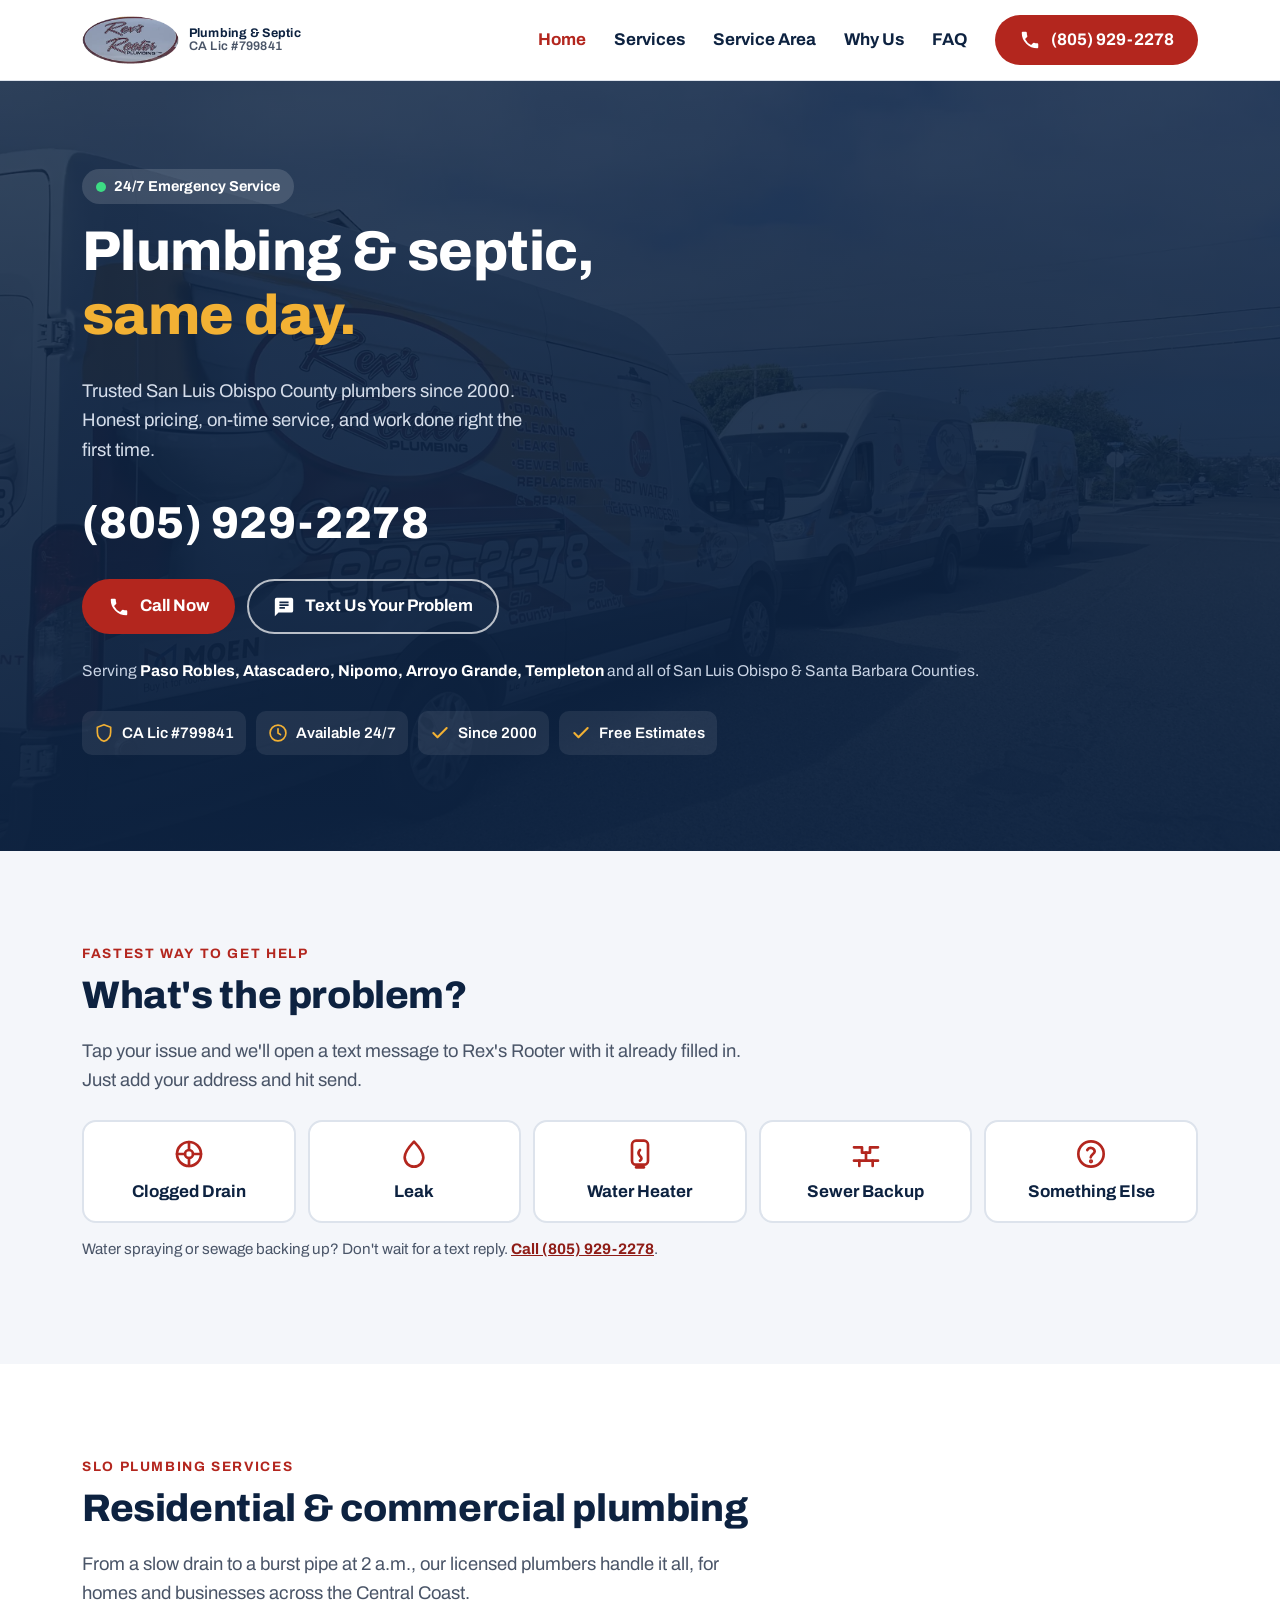
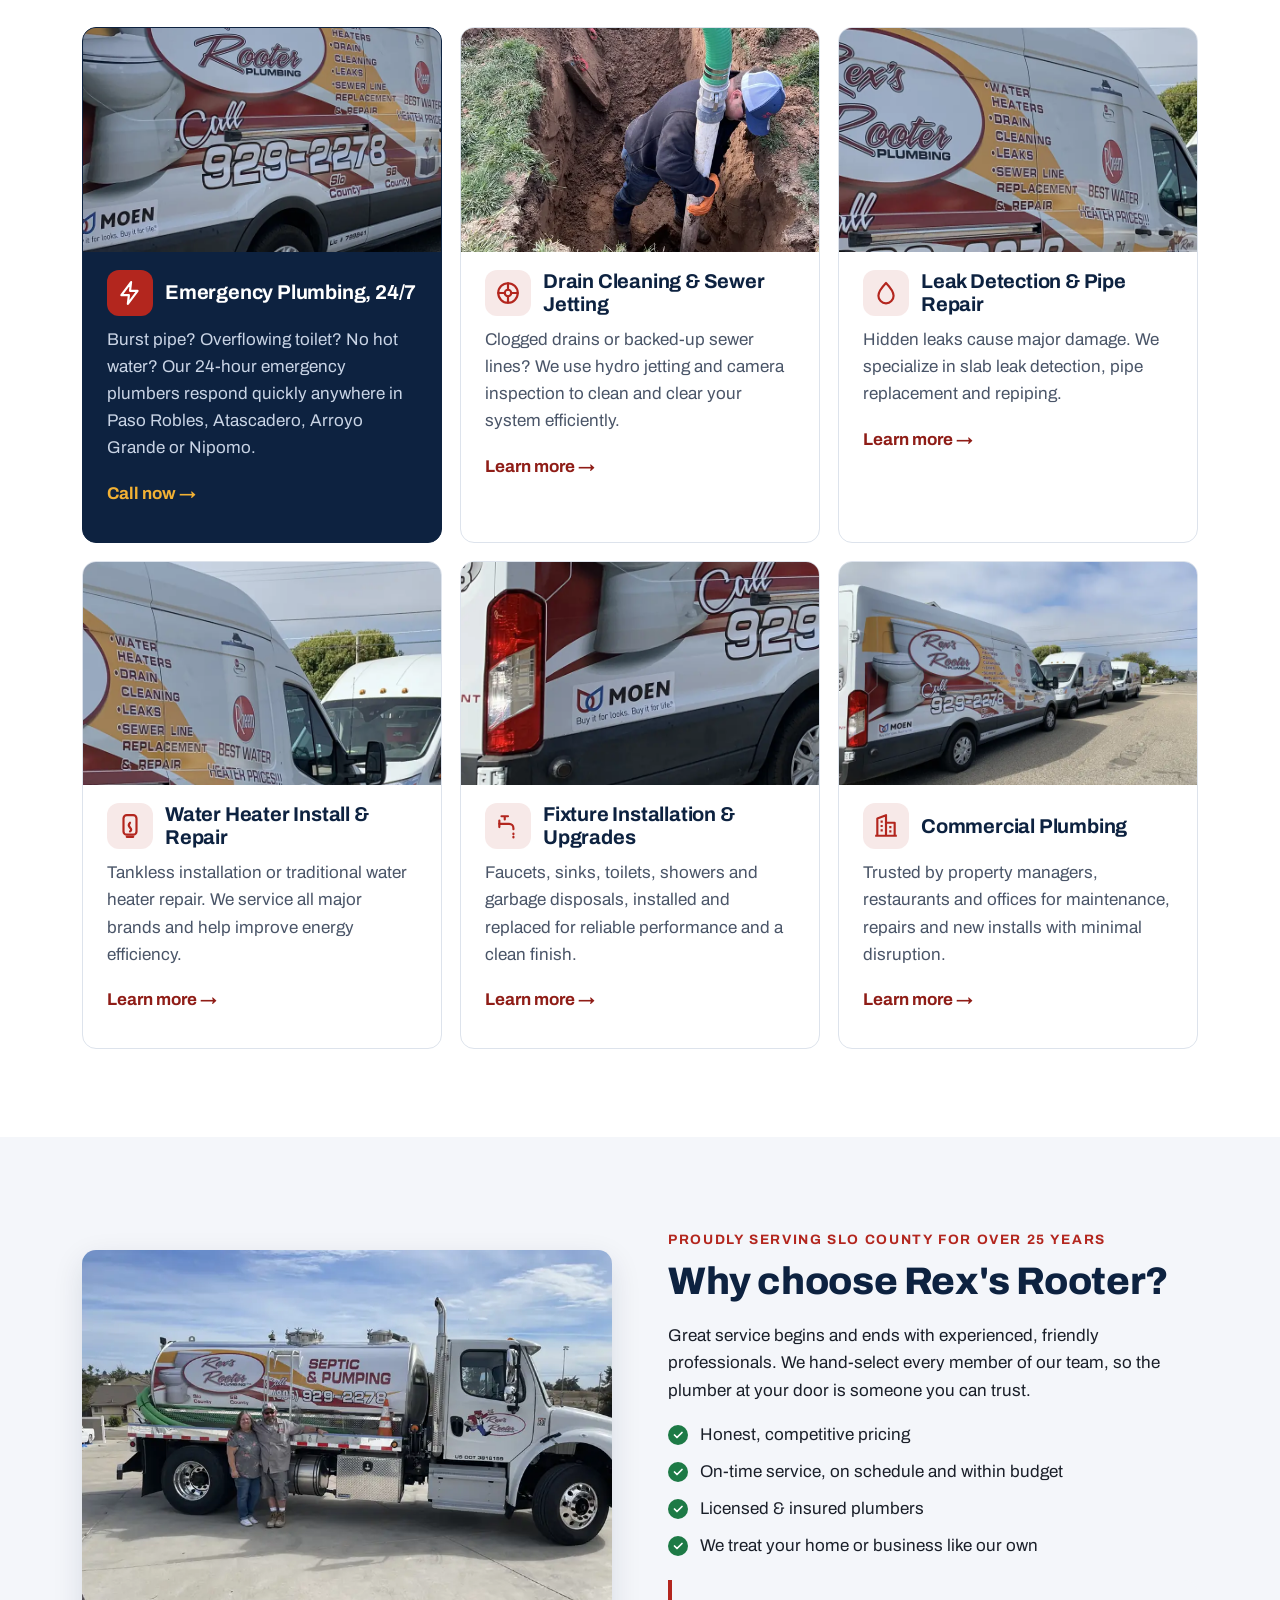
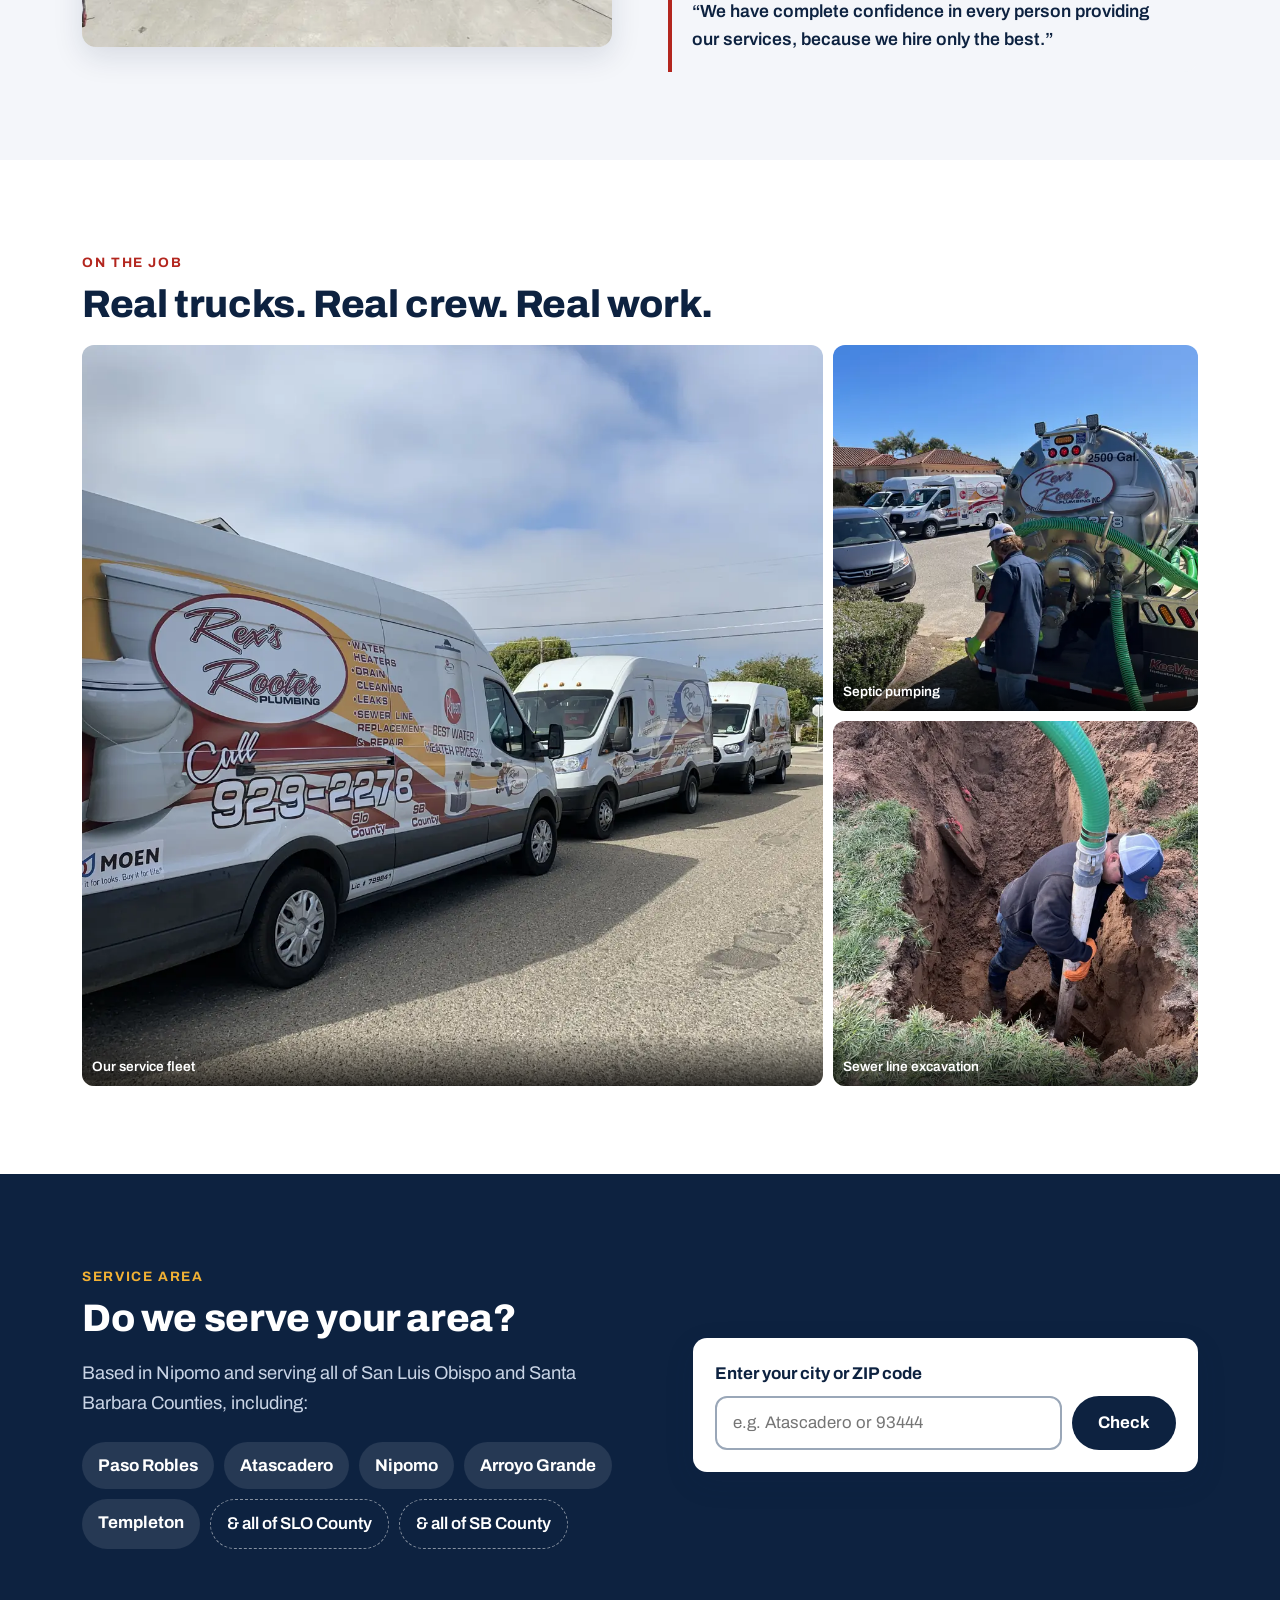
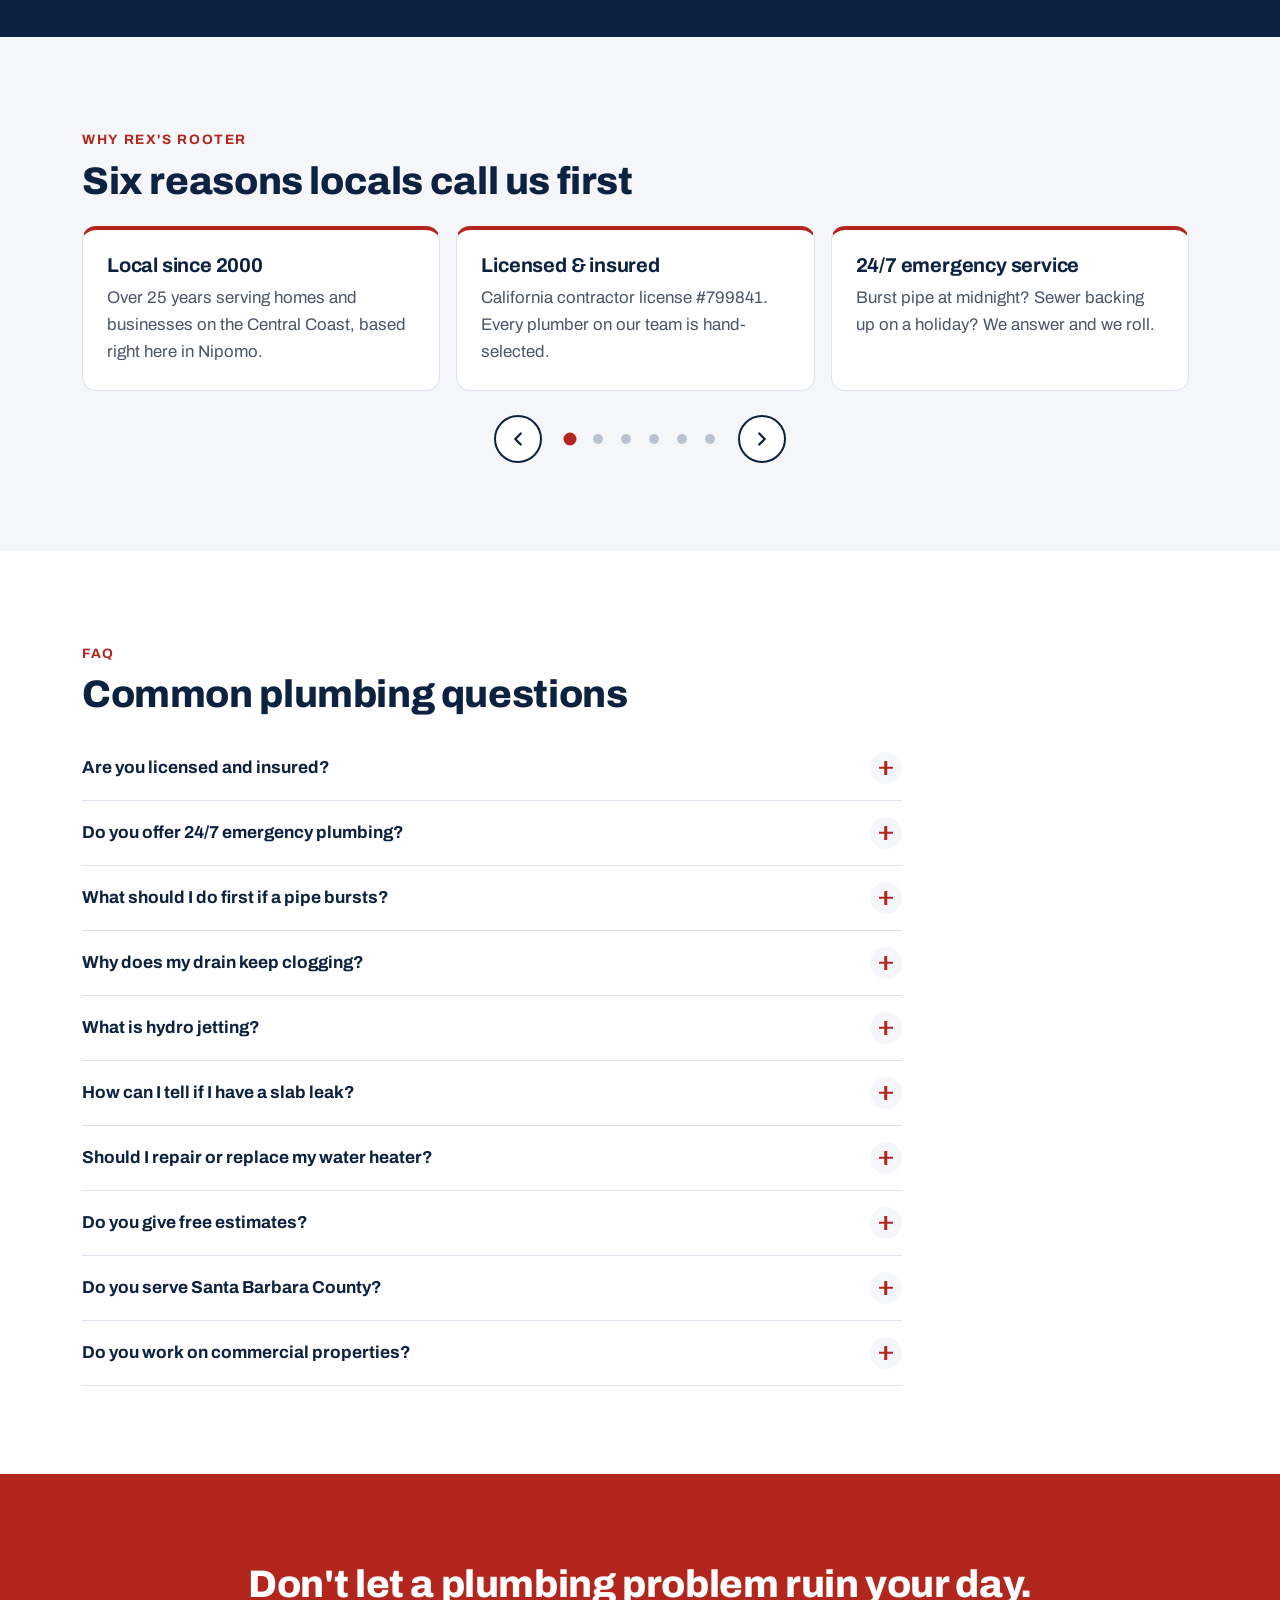
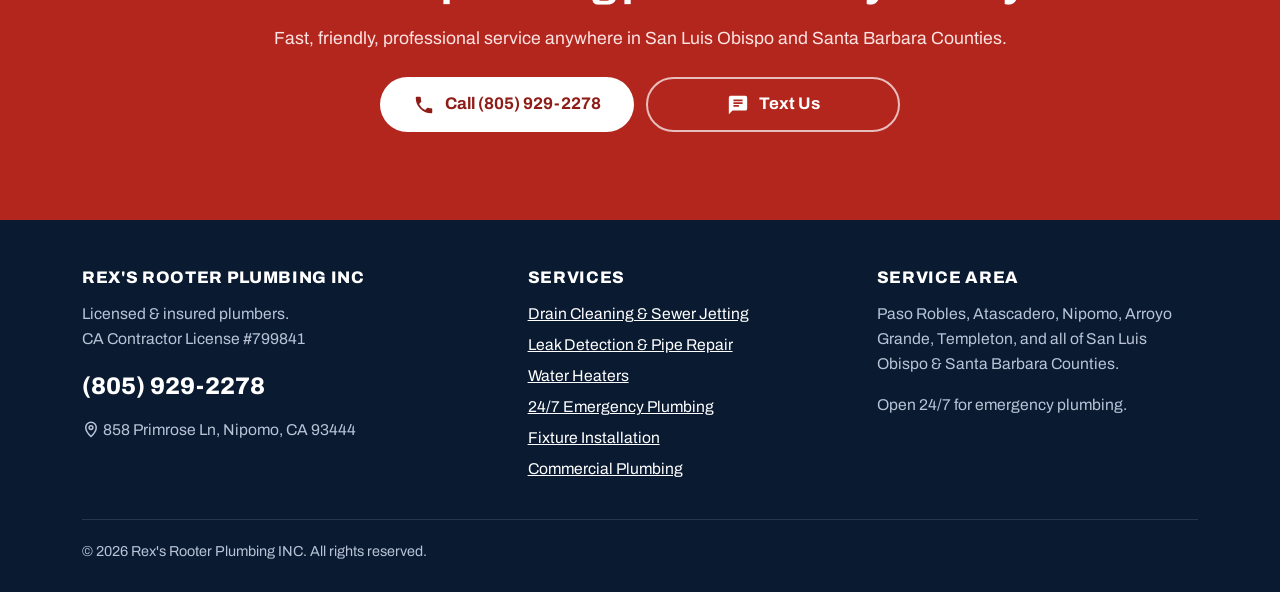
==== commit 87a25ef2: "Add license #799841, SB County service area, logo and photos for every service Details read from the" ====
--- a/index.html
+++ b/index.html
@@ -24,8 +24,9 @@
   "name": "Rex's Rooter Plumbing INC",
   "url": "https://mathias1-creator.github.io/Rex-Rooter/",
   "telephone": "+1-805-929-2278",
+  "logo": "https://mathias1-creator.github.io/Rex-Rooter/images/logo.webp",
   "image": "https://mathias1-creator.github.io/Rex-Rooter/images/fleet-vans-1600.jpg",
-  "description": "Residential and commercial plumbing and septic service in San Luis Obispo County since 2000. 24/7 emergency plumbing.",
+  "description": "Licensed (CA Lic #799841) residential and commercial plumbing and septic service in San Luis Obispo and Santa Barbara Counties since 2000. 24/7 emergency plumbing.",
   "foundingDate": "2000",
   "address": {
     "@type": "PostalAddress",
@@ -36,6 +37,7 @@
     "addressCountry": "US"
   },
   "areaServed": [
+    {"@type": "AdministrativeArea", "name": "Santa Barbara County, CA"},
     {"@type": "City", "name": "Paso Robles"},
     {"@type": "City", "name": "Atascadero"},
     {"@type": "City", "name": "Nipomo"},
@@ -89,8 +91,8 @@
 <header class="site-header">
   <div class="container header-inner">
     <a class="brand" href="./" aria-label="Rex's Rooter Plumbing home">
-      <span class="brand-mark" aria-hidden="true">R</span>
-      <span class="brand-text"><span class="brand-name">Rex's Rooter</span><span class="brand-sub">Plumbing &amp; Septic</span></span>
+      <img class="brand-logo" src="images/logo.webp" alt="Rex's Rooter Plumbing Inc." width="104" height="52">
+      <span class="brand-text"><span class="brand-sub">Plumbing &amp; Septic</span><span class="brand-sub">CA Lic #799841</span></span>
     </a>
     <button class="nav-toggle" type="button" aria-expanded="false" aria-controls="site-nav" aria-label="Open menu"><span></span></button>
     <nav class="site-nav" id="site-nav" aria-label="Main">
@@ -98,7 +100,7 @@
         <li><a href="./" aria-current="page">Home</a></li>
         <li><a href="services.html">Services</a></li>
         <li><a href="#service-area">Service Area</a></li>
-        <li><a href="#reviews">Reviews</a></li>
+        <li><a href="#why-rex">Why Us</a></li>
         <li><a href="#faq">FAQ</a></li>
         <li><a class="btn btn--red" href="tel:+18059292278"><svg aria-hidden="true"><use href="#i-phone"/></svg>(805) 929-2278</a></li>
       </ul>
@@ -121,9 +123,9 @@
         <a class="btn btn--red" href="tel:+18059292278"><svg aria-hidden="true"><use href="#i-phone"/></svg>Call Now</a>
         <a class="btn btn--ghost" href="#problem" ><svg aria-hidden="true"><use href="#i-text"/></svg>Text Us Your Problem</a>
       </div>
-      <p class="hero-area">Serving <strong>Paso Robles, Atascadero, Nipomo, Arroyo Grande, Templeton</strong> and all of San Luis Obispo County.</p>
+      <p class="hero-area">Serving <strong>Paso Robles, Atascadero, Nipomo, Arroyo Grande, Templeton</strong> and all of San Luis Obispo &amp; Santa Barbara Counties.</p>
       <ul class="trust-row">
-        <li><svg aria-hidden="true"><use href="#i-shield"/></svg>Licensed &amp; Insured</li>
+        <li><svg aria-hidden="true"><use href="#i-shield"/></svg>CA Lic #799841</li>
         <li><svg aria-hidden="true"><use href="#i-clock"/></svg>Available 24/7</li>
         <li><svg aria-hidden="true"><use href="#i-check"/></svg>Since 2000</li>
         <li><svg aria-hidden="true"><use href="#i-check"/></svg>Free Estimates</li>
@@ -158,31 +160,37 @@
       </div>
       <div class="grid grid--services">
         <article class="card card--featured reveal">
+          <img class="card-img" src="images/svc-emergency-800.webp" alt="Rex's Rooter van with the company phone number, 929-2278" width="800" height="600" loading="lazy" decoding="async">
           <h3><span class="icon-chip"><svg aria-hidden="true"><use href="#i-bolt"/></svg></span>Emergency Plumbing, 24/7</h3>
           <p>Burst pipe? Overflowing toilet? No hot water? Our 24-hour emergency plumbers respond quickly anywhere in Paso Robles, Atascadero, Arroyo Grande or Nipomo.</p>
           <a class="card-link" href="tel:+18059292278">Call now &rarr;</a>
         </article>
         <article class="card reveal">
+          <img class="card-img" src="images/sewer-excavation-800.webp" alt="Rex's Rooter plumber repairing an underground sewer line" width="800" height="600" loading="lazy" decoding="async">
           <h3><span class="icon-chip"><svg aria-hidden="true"><use href="#i-drain"/></svg></span>Drain Cleaning &amp; Sewer Jetting</h3>
           <p>Clogged drains or backed-up sewer lines? We use hydro jetting and camera inspection to clean and clear your system efficiently.</p>
           <a class="card-link" href="services.html#drain-cleaning">Learn more &rarr;</a>
         </article>
         <article class="card reveal">
+          <img class="card-img" src="images/svc-leaks-800.webp" alt="Rex's Rooter van listing water heaters, drain cleaning, leaks and sewer line repair" width="800" height="600" loading="lazy" decoding="async">
           <h3><span class="icon-chip"><svg aria-hidden="true"><use href="#i-drop"/></svg></span>Leak Detection &amp; Pipe Repair</h3>
           <p>Hidden leaks cause major damage. We specialize in slab leak detection, pipe replacement and repiping.</p>
           <a class="card-link" href="services.html#leak-detection">Learn more &rarr;</a>
         </article>
         <article class="card reveal">
+          <img class="card-img" src="images/svc-water-heaters-800.webp" alt="Rex's Rooter van with Rheem logo and Best Water Heater Prices" width="800" height="600" loading="lazy" decoding="async">
           <h3><span class="icon-chip"><svg aria-hidden="true"><use href="#i-heater"/></svg></span>Water Heater Install &amp; Repair</h3>
           <p>Tankless installation or traditional water heater repair. We service all major brands and help improve energy efficiency.</p>
           <a class="card-link" href="services.html#water-heaters">Learn more &rarr;</a>
         </article>
         <article class="card reveal">
+          <img class="card-img" src="images/svc-fixtures-800.webp" alt="Rex's Rooter service van with Moen fixtures logo" width="800" height="600" loading="lazy" decoding="async">
           <h3><span class="icon-chip"><svg aria-hidden="true"><use href="#i-faucet"/></svg></span>Fixture Installation &amp; Upgrades</h3>
           <p>Faucets, sinks, toilets, showers and garbage disposals, installed and replaced for reliable performance and a clean finish.</p>
           <a class="card-link" href="services.html#fixtures">Learn more &rarr;</a>
         </article>
         <article class="card reveal">
+          <img class="card-img" src="images/fleet-vans-800.webp" alt="Rex's Rooter fleet of service vans" width="800" height="600" loading="lazy" decoding="async">
           <h3><span class="icon-chip"><svg aria-hidden="true"><use href="#i-building"/></svg></span>Commercial Plumbing</h3>
           <p>Trusted by property managers, restaurants and offices for maintenance, repairs and new installs with minimal disruption.</p>
           <a class="card-link" href="services.html#commercial">Learn more &rarr;</a>
@@ -242,9 +250,9 @@
       <div class="reveal">
         <span class="eyebrow">Service area</span>
         <h2 id="area-title">Do we serve your area?</h2>
-        <p class="lead">Based in Nipomo and serving all of San Luis Obispo County, including:</p>
+        <p class="lead">Based in Nipomo and serving all of San Luis Obispo and Santa Barbara Counties, including:</p>
         <ul class="city-list">
-          <li>Paso Robles</li><li>Atascadero</li><li>Nipomo</li><li>Arroyo Grande</li><li>Templeton</li><li class="more">&amp; all of SLO County</li>
+          <li>Paso Robles</li><li>Atascadero</li><li>Nipomo</li><li>Arroyo Grande</li><li>Templeton</li><li class="more">&amp; all of SLO County</li><li class="more">&amp; all of SB County</li>
         </ul>
       </div>
       <div class="checker reveal">
@@ -261,38 +269,44 @@
   </section>
 
   <!-- REVIEWS -->
-  <section class="section section--soft" id="reviews" aria-labelledby="reviews-title">
+  <section class="section section--soft" id="why-rex" aria-labelledby="reviews-title">
     <div class="container">
       <div class="reveal">
-        <span class="eyebrow">Reviews</span>
-        <h2 id="reviews-title">What our customers say</h2>
-      </div>
-      <div class="carousel reveal" data-carousel aria-roledescription="carousel" aria-label="Customer reviews">
+        <span class="eyebrow">Why Rex's Rooter</span>
+        <h2 id="reviews-title">Six reasons locals call us first</h2>
+      </div>
+      <div class="carousel reveal" data-carousel aria-roledescription="carousel" aria-label="Reasons to choose Rex's Rooter">
         <div class="carousel-track" tabindex="0">
-          <!-- PLACEHOLDER: The current site has no customer reviews. Replace each card with a real, approved review (text + name + city). -->
-          <article class="review review--placeholder" aria-roledescription="slide" aria-label="1 of 3">
-            <span class="placeholder-tag">Placeholder: add real review</span>
-            <div class="stars" aria-hidden="true">&#9733;&#9733;&#9733;&#9733;&#9733;</div>
-            <p>[Customer review #1 goes here. Copy it word for word from Google or Yelp, with the customer's permission.]</p>
-            <cite>[Customer name], [City]</cite>
-          </article>
-          <article class="review review--placeholder" aria-roledescription="slide" aria-label="2 of 3">
-            <span class="placeholder-tag">Placeholder: add real review</span>
-            <div class="stars" aria-hidden="true">&#9733;&#9733;&#9733;&#9733;&#9733;</div>
-            <p>[Customer review #2 goes here.]</p>
-            <cite>[Customer name], [City]</cite>
-          </article>
-          <article class="review review--placeholder" aria-roledescription="slide" aria-label="3 of 3">
-            <span class="placeholder-tag">Placeholder: add real review</span>
-            <div class="stars" aria-hidden="true">&#9733;&#9733;&#9733;&#9733;&#9733;</div>
-            <p>[Customer review #3 goes here.]</p>
-            <cite>[Customer name], [City]</cite>
+          <!-- To add real customer reviews later, copy one of these cards and add the review text, name and city. -->
+          <article class="review" aria-roledescription="slide" aria-label="1 of 6">
+            <h3>Local since 2000</h3>
+            <p>Over 25 years serving homes and businesses on the Central Coast, based right here in Nipomo.</p>
+          </article>
+          <article class="review" aria-roledescription="slide" aria-label="2 of 6">
+            <h3>Licensed &amp; insured</h3>
+            <p>California contractor license #799841. Every plumber on our team is hand-selected.</p>
+          </article>
+          <article class="review" aria-roledescription="slide" aria-label="3 of 6">
+            <h3>24/7 emergency service</h3>
+            <p>Burst pipe at midnight? Sewer backing up on a holiday? We answer and we roll.</p>
+          </article>
+          <article class="review" aria-roledescription="slide" aria-label="4 of 6">
+            <h3>Plumbing <em>and</em> septic</h3>
+            <p>One call covers it: drains, leaks, water heaters, sewer lines, and septic pumping with our own truck.</p>
+          </article>
+          <article class="review" aria-roledescription="slide" aria-label="5 of 6">
+            <h3>Best water heater prices</h3>
+            <p>Tankless or traditional, repair or replacement. We service all major brands.</p>
+          </article>
+          <article class="review" aria-roledescription="slide" aria-label="6 of 6">
+            <h3>Free estimates</h3>
+            <p>Honest, competitive pricing up front. Call or text for a free estimate.</p>
           </article>
         </div>
         <div class="carousel-controls">
-          <button class="carousel-btn" type="button" data-prev aria-label="Previous review"><svg aria-hidden="true"><use href="#i-left"/></svg></button>
+          <button class="carousel-btn" type="button" data-prev aria-label="Previous"><svg aria-hidden="true"><use href="#i-left"/></svg></button>
           <div class="carousel-dots"></div>
-          <button class="carousel-btn" type="button" data-next aria-label="Next review"><svg aria-hidden="true"><use href="#i-right"/></svg></button>
+          <button class="carousel-btn" type="button" data-next aria-label="Next"><svg aria-hidden="true"><use href="#i-right"/></svg></button>
         </div>
       </div>
     </div>
@@ -307,6 +321,10 @@
       </div>
       <div class="faq reveal">
         <div class="faq-item">
+          <h3><button class="faq-q" type="button" aria-expanded="false" aria-controls="faq-9">Are you licensed and insured?<span class="plus" aria-hidden="true"></span></button></h3>
+          <div class="faq-a" id="faq-9"><div><p>Yes. Rex's Rooter Plumbing Inc. is a licensed and insured California contractor, license #799841.</p></div></div>
+        </div>
+        <div class="faq-item">
           <h3><button class="faq-q" type="button" aria-expanded="false" aria-controls="faq-1">Do you offer 24/7 emergency plumbing?<span class="plus" aria-hidden="true"></span></button></h3>
           <div class="faq-a" id="faq-1"><div><p>Yes. Our emergency plumbers are available 24/7 for burst pipes, overflowing toilets, sewer backups and no-hot-water calls. Call <a href="tel:+18059292278">(805) 929-2278</a> any time.</p></div></div>
         </div>
@@ -333,6 +351,10 @@
         <div class="faq-item">
           <h3><button class="faq-q" type="button" aria-expanded="false" aria-controls="faq-7">Do you give free estimates?<span class="plus" aria-hidden="true"></span></button></h3>
           <div class="faq-a" id="faq-7"><div><p>Yes. Call or text us to request a free estimate.</p></div></div>
+        </div>
+        <div class="faq-item">
+          <h3><button class="faq-q" type="button" aria-expanded="false" aria-controls="faq-10">Do you serve Santa Barbara County?<span class="plus" aria-hidden="true"></span></button></h3>
+          <div class="faq-a" id="faq-10"><div><p>Yes. We serve both San Luis Obispo County and Santa Barbara County. Use the service area checker above or just call <a href="tel:+18059292278">(805) 929-2278</a>.</p></div></div>
         </div>
         <div class="faq-item">
           <h3><button class="faq-q" type="button" aria-expanded="false" aria-controls="faq-8">Do you work on commercial properties?<span class="plus" aria-hidden="true"></span></button></h3>
@@ -346,7 +368,7 @@
   <section class="section cta-band" aria-labelledby="cta-title">
     <div class="container reveal">
       <h2 id="cta-title">Don't let a plumbing problem ruin your day.</h2>
-      <p>Fast, friendly, professional service anywhere in San Luis Obispo County.</p>
+      <p>Fast, friendly, professional service anywhere in San Luis Obispo and Santa Barbara Counties.</p>
       <div class="btn-row">
         <a class="btn btn--white" href="tel:+18059292278"><svg aria-hidden="true"><use href="#i-phone"/></svg>Call (805) 929-2278</a>
         <a class="btn btn--ghost" href="sms:+18059292278" data-sms><svg aria-hidden="true"><use href="#i-text"/></svg>Text Us</a>
@@ -360,10 +382,9 @@
     <div class="footer-grid">
       <div>
         <h2>Rex's Rooter Plumbing INC</h2>
-        <p>Licensed &amp; insured plumbers, San Luis Obispo County, CA.<br>CA License #: <span class="todo">[LICENSE # NEEDED]</span></p>
+        <p>Licensed &amp; insured plumbers.<br>CA Contractor License #799841</p>
         <a class="footer-phone" href="tel:+18059292278">(805) 929-2278</a>
         <p style="margin-top:12px"><svg aria-hidden="true" width="18" height="18" style="vertical-align:-3px"><use href="#i-pin"/></svg> 858 Primrose Ln, Nipomo, CA 93444</p>
-        <p>Email: <span class="todo">[EMAIL NEEDED]</span></p>
       </div>
       <div>
         <h2>Services</h2>
@@ -378,8 +399,8 @@
       </div>
       <div>
         <h2>Service Area</h2>
-        <p>Paso Robles, Atascadero, Nipomo, Arroyo Grande, Templeton, and all of San Luis Obispo County.</p>
-        <p>Hours: 24/7 emergency service.<br>Office hours: <span class="todo">[HOURS NEEDED]</span></p>
+        <p>Paso Robles, Atascadero, Nipomo, Arroyo Grande, Templeton, and all of San Luis Obispo &amp; Santa Barbara Counties.</p>
+        <p>Open 24/7 for emergency plumbing.</p>
       </div>
     </div>
     <div class="footer-bottom">&copy; <span id="year">2026</span> Rex's Rooter Plumbing INC. All rights reserved.</div>
--- a/css/styles.css
+++ b/css/styles.css
@@ -307,3 +307,12 @@
   .review { flex-basis: calc(33.333% - 11px); }
   .hero h1 { max-width: 16ch; }
 }
+
+/* Logo, card photos, reason cards */
+.brand-logo { height: 48px; width: auto; }
+.brand-text .brand-sub:first-child { color: var(--navy); font-weight: 700; }
+.card { overflow: hidden; }
+.card-img { width: calc(100% + 48px); max-width: none; margin: -24px -24px 18px; aspect-ratio: 16 / 10; object-fit: cover; }
+.review h3 { color: var(--navy); margin-bottom: .4em; }
+.review p { color: var(--muted); margin: 0; }
+.review { border-top: 4px solid var(--red); }
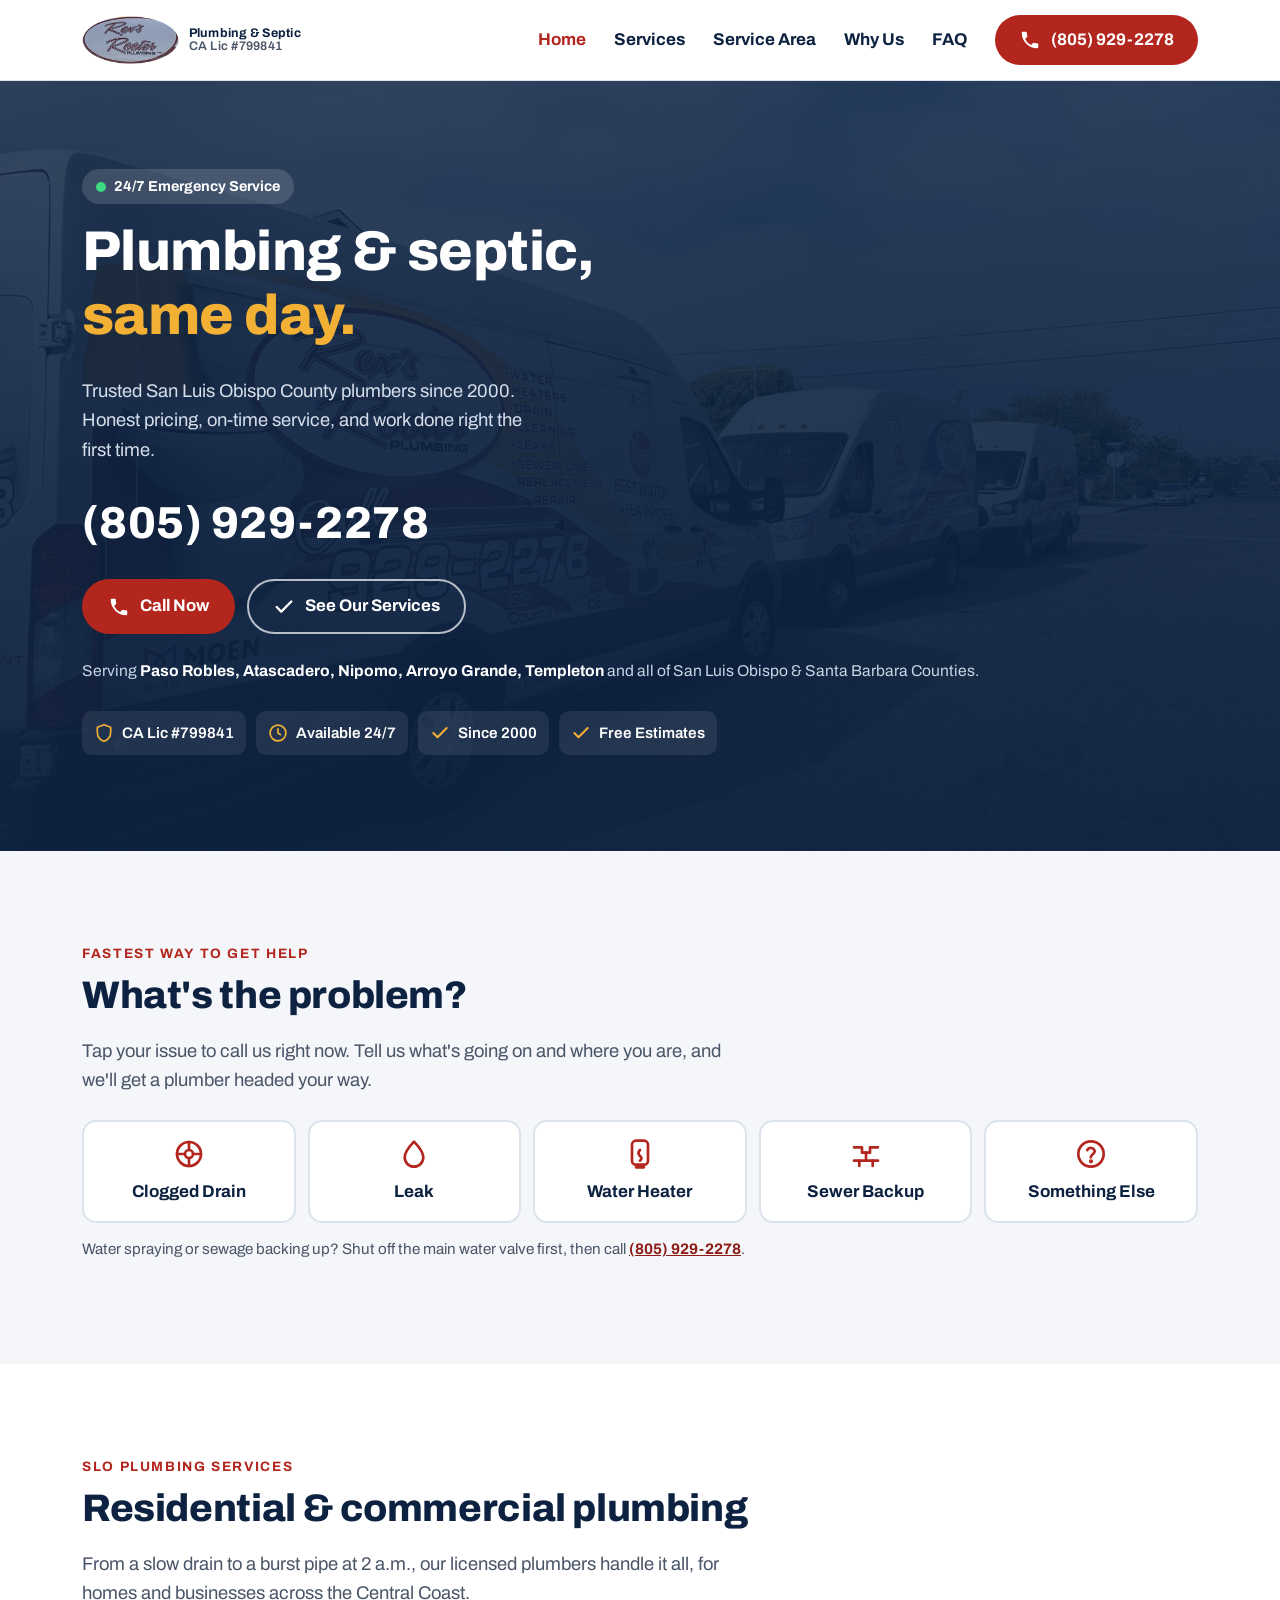
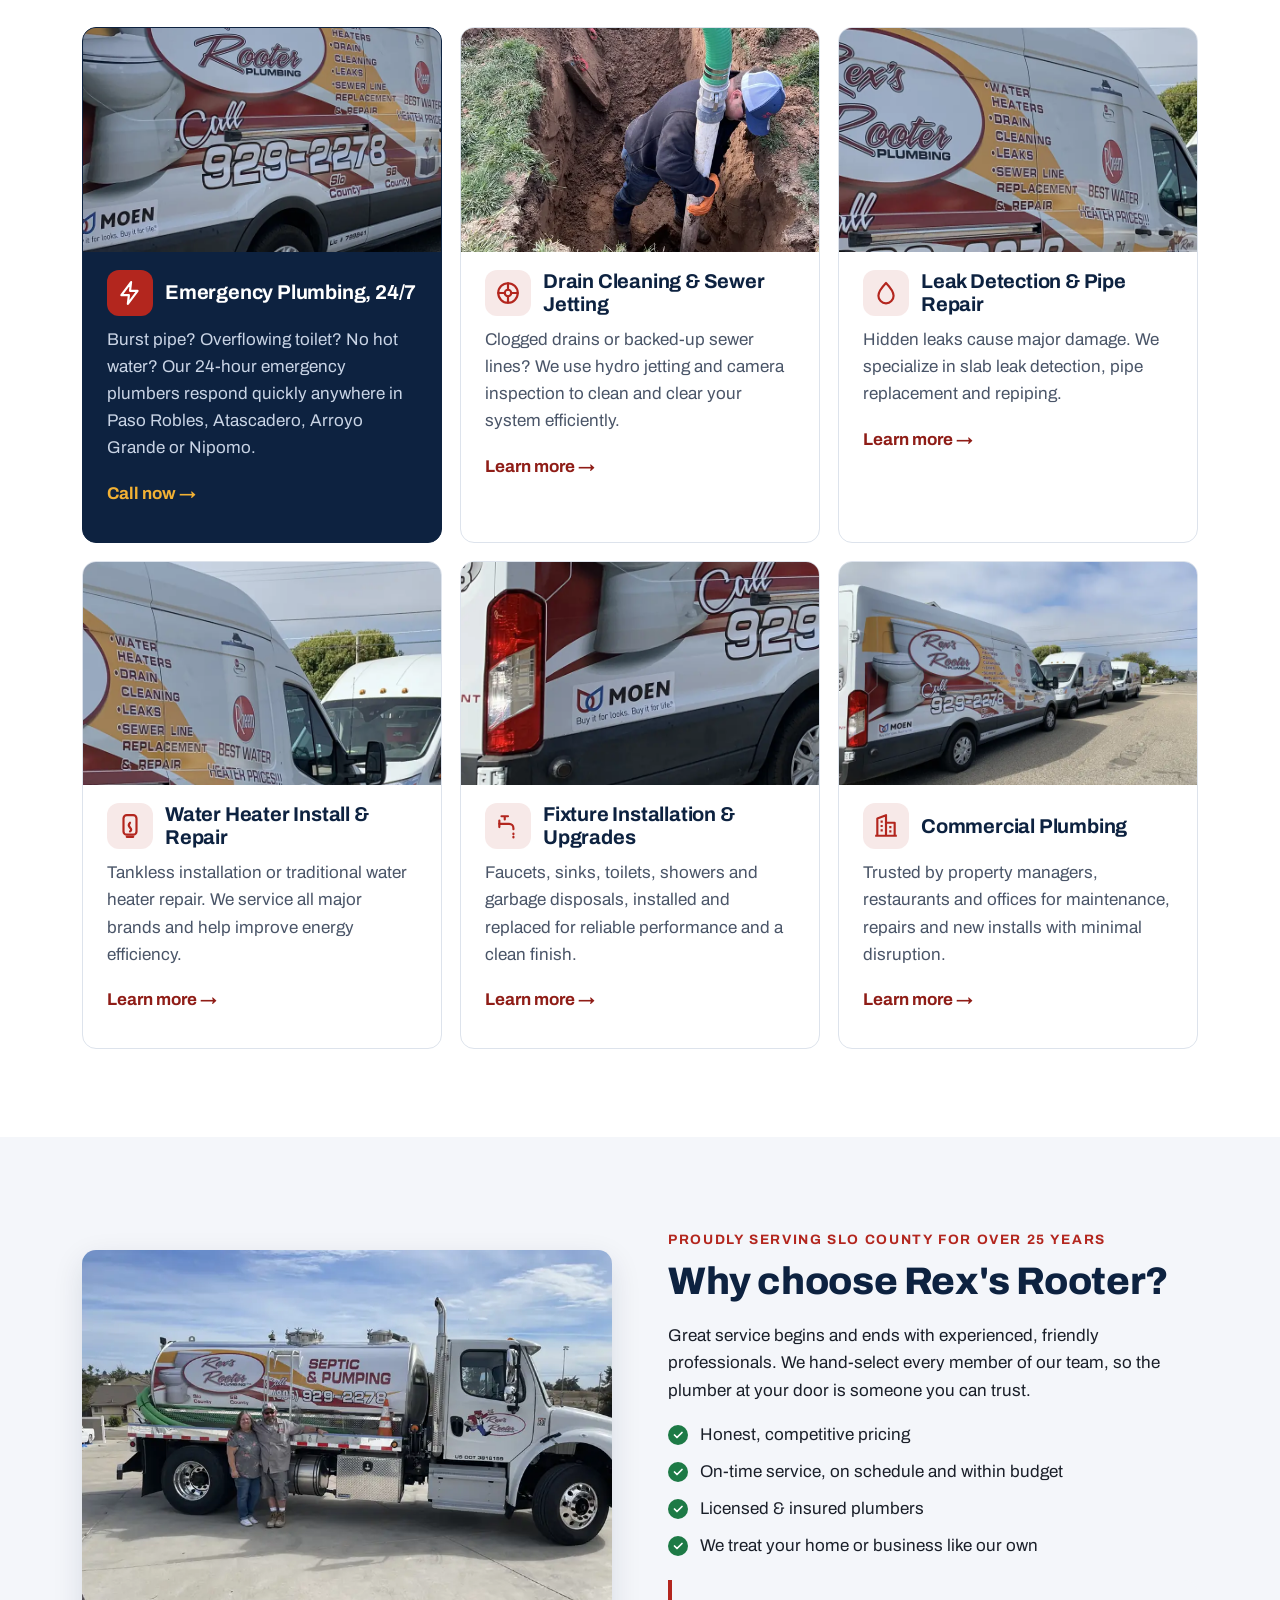
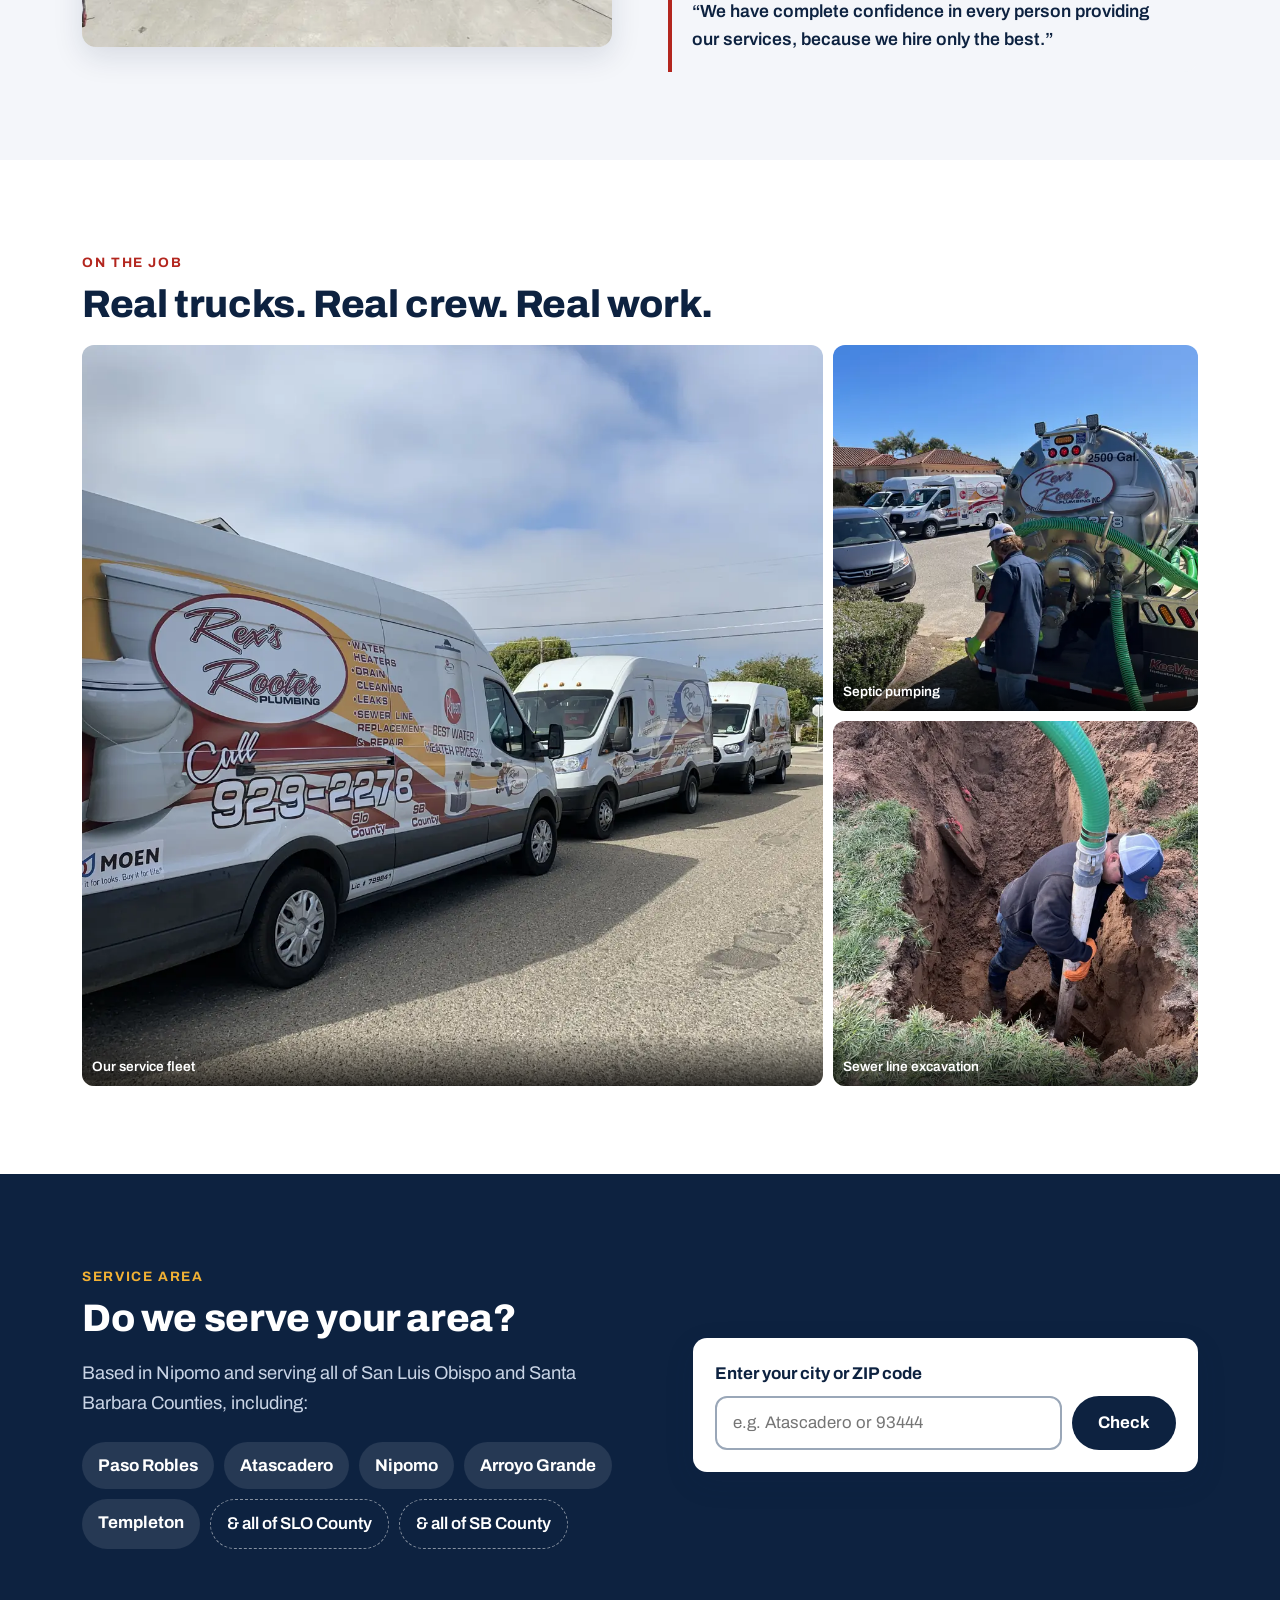
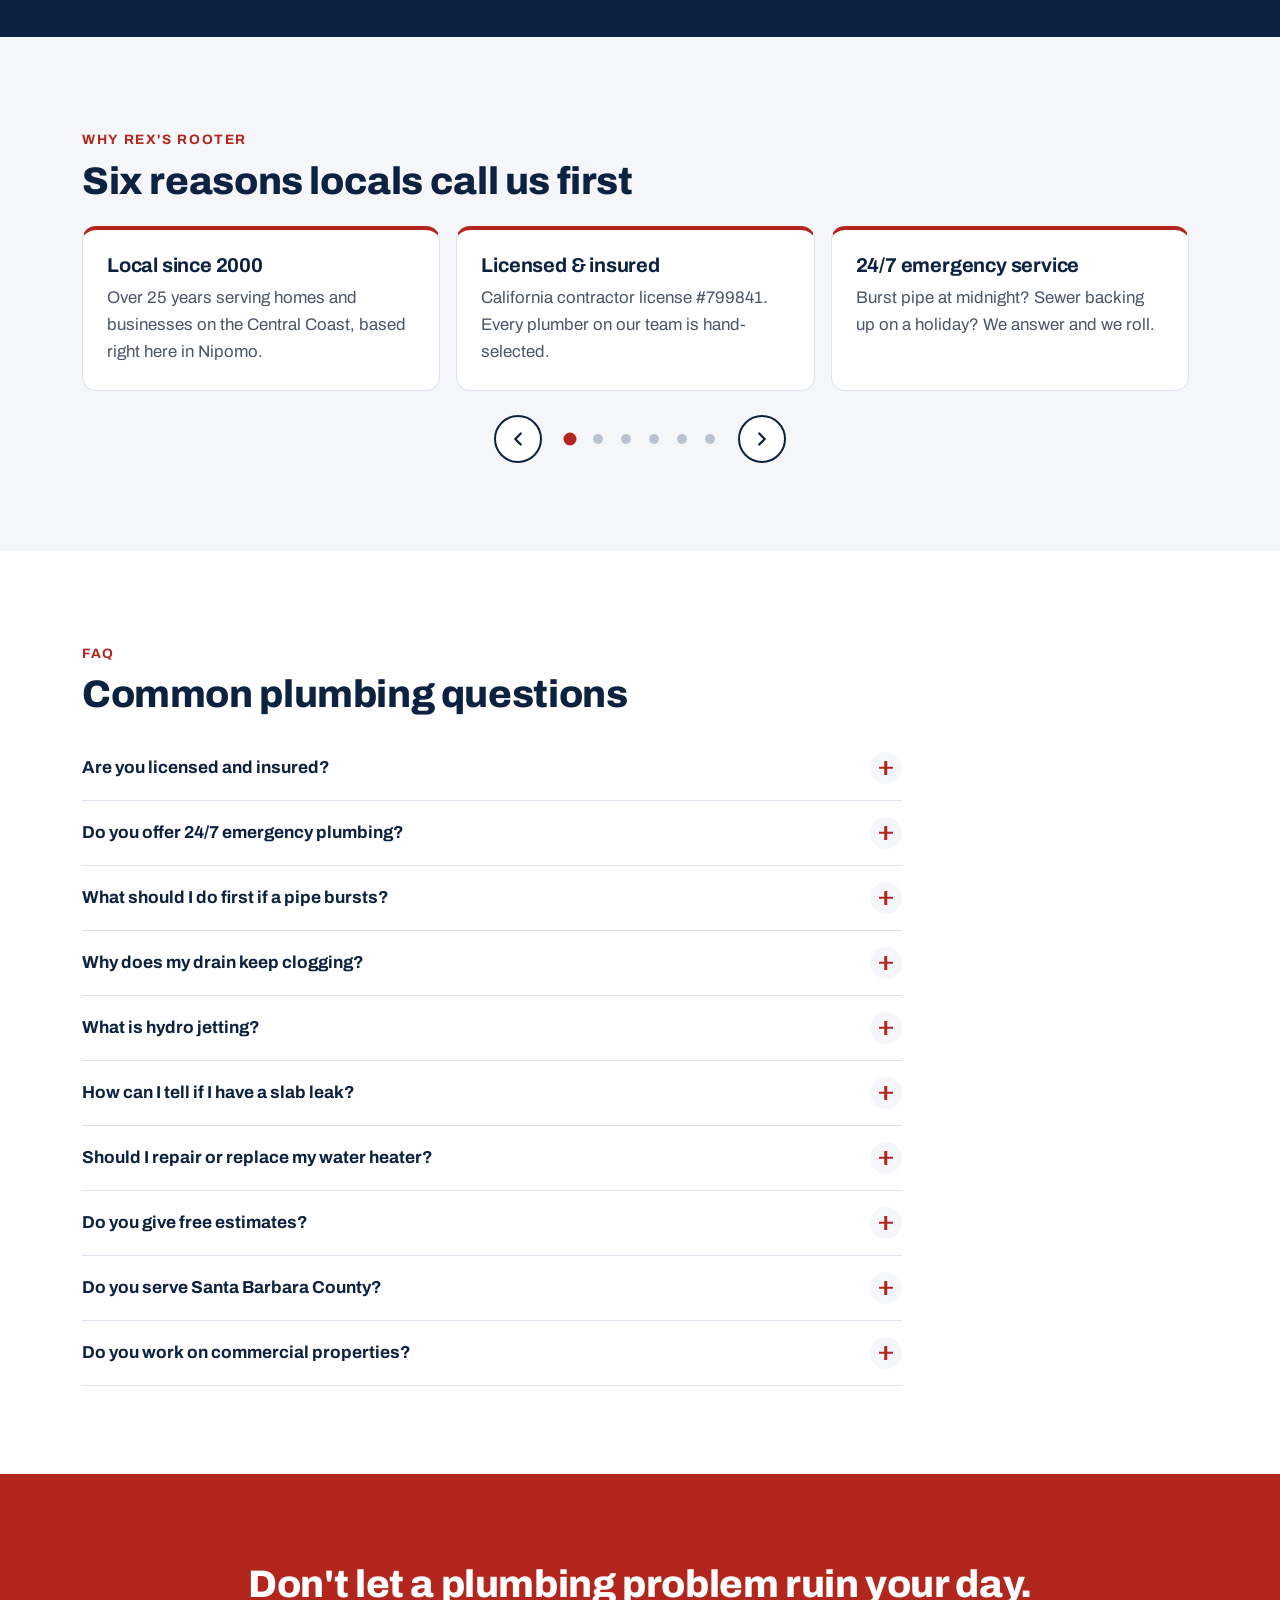
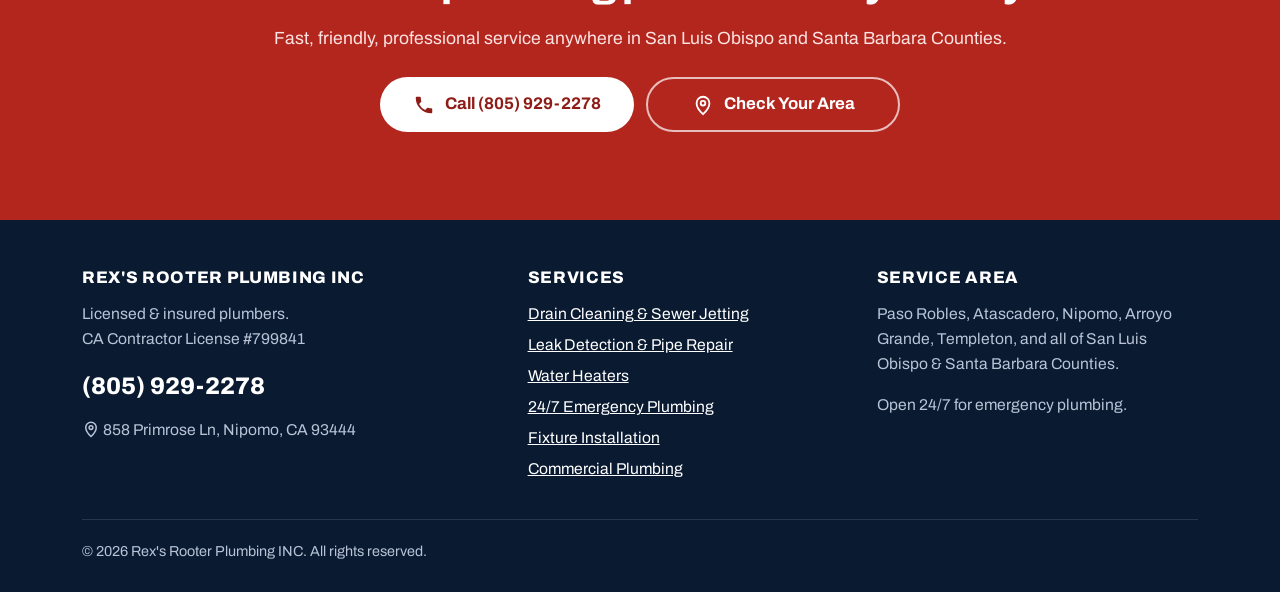
==== commit 86ca98c9: "Switch all calls to action to click-to-call; drop brand mentions Client confirmed: no texting, no em" ====
--- a/index.html
+++ b/index.html
@@ -69,7 +69,6 @@
 <body>
 <svg width="0" height="0" style="position:absolute" aria-hidden="true">
   <symbol id="i-phone" viewBox="0 0 24 24"><path fill="currentColor" d="M6.6 10.8a15.1 15.1 0 006.6 6.6l2.2-2.2a1 1 0 011-.25 11.4 11.4 0 003.6.57 1 1 0 011 1V20a1 1 0 01-1 1A17 17 0 013 4a1 1 0 011-1h3.5a1 1 0 011 1c0 1.25.2 2.45.57 3.6a1 1 0 01-.25 1z"/></symbol>
-  <symbol id="i-text" viewBox="0 0 24 24"><path fill="currentColor" d="M20 2H4a2 2 0 00-2 2v18l4-4h14a2 2 0 002-2V4a2 2 0 00-2-2zM7 9h10v2H7zm6 5H7v-2h6zm4-6H7V6h10z"/></symbol>
   <symbol id="i-check" viewBox="0 0 24 24"><path fill="none" stroke="currentColor" stroke-width="2.5" stroke-linecap="round" stroke-linejoin="round" d="M20 6L9 17l-5-5"/></symbol>
   <symbol id="i-drain" viewBox="0 0 24 24"><g fill="none" stroke="currentColor" stroke-width="2" stroke-linecap="round"><circle cx="12" cy="12" r="9"/><circle cx="12" cy="12" r="3"/><path d="M12 3v6M12 15v6M3 12h6M15 12h6"/></g></symbol>
   <symbol id="i-drop" viewBox="0 0 24 24"><path fill="none" stroke="currentColor" stroke-width="2" stroke-linejoin="round" d="M12 2.7S5 10 5 14.5a7 7 0 0014 0C19 10 12 2.7 12 2.7z"/></symbol>
@@ -121,7 +120,7 @@
       <a class="hero-phone" href="tel:+18059292278" aria-label="Call (805) 929-2278">(805) 929-2278</a>
       <div class="hero-ctas">
         <a class="btn btn--red" href="tel:+18059292278"><svg aria-hidden="true"><use href="#i-phone"/></svg>Call Now</a>
-        <a class="btn btn--ghost" href="#problem" ><svg aria-hidden="true"><use href="#i-text"/></svg>Text Us Your Problem</a>
+        <a class="btn btn--ghost" href="services.html"><svg aria-hidden="true"><use href="#i-check"/></svg>See Our Services</a>
       </div>
       <p class="hero-area">Serving <strong>Paso Robles, Atascadero, Nipomo, Arroyo Grande, Templeton</strong> and all of San Luis Obispo &amp; Santa Barbara Counties.</p>
       <ul class="trust-row">
@@ -138,7 +137,7 @@
     <div class="container reveal">
       <span class="eyebrow">Fastest way to get help</span>
       <h2 id="problem-title">What's the problem?</h2>
-      <p class="lead">Tap your issue and we'll open a text message to Rex's Rooter with it already filled in. Just add your address and hit send.</p>
+      <p class="lead">Tap your issue to call us right now. Tell us what's going on and where you are, and we'll get a plumber headed your way.</p>
       <div class="picker">
         <button type="button" data-issue="clogged drain"><svg aria-hidden="true"><use href="#i-drain"/></svg>Clogged Drain</button>
         <button type="button" data-issue="leak"><svg aria-hidden="true"><use href="#i-drop"/></svg>Leak</button>
@@ -146,7 +145,7 @@
         <button type="button" data-issue="sewer backup"><svg aria-hidden="true"><use href="#i-sewer"/></svg>Sewer Backup</button>
         <button type="button" data-issue="other"><svg aria-hidden="true"><use href="#i-help"/></svg>Something Else</button>
       </div>
-      <p class="picker-note">Water spraying or sewage backing up? Don't wait for a text reply. <a href="tel:+18059292278"><strong>Call (805) 929-2278</strong></a>.</p>
+      <p class="picker-note" id="picker-status" role="status" aria-live="polite">Water spraying or sewage backing up? Shut off the main water valve first, then call <a href="tel:+18059292278"><strong>(805) 929-2278</strong></a>.</p>
     </div>
   </section>
 
@@ -178,13 +177,13 @@
           <a class="card-link" href="services.html#leak-detection">Learn more &rarr;</a>
         </article>
         <article class="card reveal">
-          <img class="card-img" src="images/svc-water-heaters-800.webp" alt="Rex's Rooter van with Rheem logo and Best Water Heater Prices" width="800" height="600" loading="lazy" decoding="async">
+          <img class="card-img" src="images/svc-water-heaters-800.webp" alt="Rex's Rooter van advertising water heaters and Best Water Heater Prices" width="800" height="600" loading="lazy" decoding="async">
           <h3><span class="icon-chip"><svg aria-hidden="true"><use href="#i-heater"/></svg></span>Water Heater Install &amp; Repair</h3>
           <p>Tankless installation or traditional water heater repair. We service all major brands and help improve energy efficiency.</p>
           <a class="card-link" href="services.html#water-heaters">Learn more &rarr;</a>
         </article>
         <article class="card reveal">
-          <img class="card-img" src="images/svc-fixtures-800.webp" alt="Rex's Rooter service van with Moen fixtures logo" width="800" height="600" loading="lazy" decoding="async">
+          <img class="card-img" src="images/svc-fixtures-800.webp" alt="Rex's Rooter service van with the company phone number" width="800" height="600" loading="lazy" decoding="async">
           <h3><span class="icon-chip"><svg aria-hidden="true"><use href="#i-faucet"/></svg></span>Fixture Installation &amp; Upgrades</h3>
           <p>Faucets, sinks, toilets, showers and garbage disposals, installed and replaced for reliable performance and a clean finish.</p>
           <a class="card-link" href="services.html#fixtures">Learn more &rarr;</a>
@@ -300,7 +299,7 @@
           </article>
           <article class="review" aria-roledescription="slide" aria-label="6 of 6">
             <h3>Free estimates</h3>
-            <p>Honest, competitive pricing up front. Call or text for a free estimate.</p>
+            <p>Honest, competitive pricing up front. Call for a free estimate.</p>
           </article>
         </div>
         <div class="carousel-controls">
@@ -350,7 +349,7 @@
         </div>
         <div class="faq-item">
           <h3><button class="faq-q" type="button" aria-expanded="false" aria-controls="faq-7">Do you give free estimates?<span class="plus" aria-hidden="true"></span></button></h3>
-          <div class="faq-a" id="faq-7"><div><p>Yes. Call or text us to request a free estimate.</p></div></div>
+          <div class="faq-a" id="faq-7"><div><p>Yes. Call <a href="tel:+18059292278">(805) 929-2278</a> to request a free estimate.</p></div></div>
         </div>
         <div class="faq-item">
           <h3><button class="faq-q" type="button" aria-expanded="false" aria-controls="faq-10">Do you serve Santa Barbara County?<span class="plus" aria-hidden="true"></span></button></h3>
@@ -371,7 +370,7 @@
       <p>Fast, friendly, professional service anywhere in San Luis Obispo and Santa Barbara Counties.</p>
       <div class="btn-row">
         <a class="btn btn--white" href="tel:+18059292278"><svg aria-hidden="true"><use href="#i-phone"/></svg>Call (805) 929-2278</a>
-        <a class="btn btn--ghost" href="sms:+18059292278" data-sms><svg aria-hidden="true"><use href="#i-text"/></svg>Text Us</a>
+        <a class="btn btn--ghost" href="#service-area"><svg aria-hidden="true"><use href="#i-pin"/></svg>Check Your Area</a>
       </div>
     </div>
   </section>
@@ -408,8 +407,7 @@
 </footer>
 
 <nav class="action-bar" aria-label="Quick contact">
-  <a class="btn btn--red" href="tel:+18059292278"><svg aria-hidden="true"><use href="#i-phone"/></svg>Call Now</a>
-  <a class="btn btn--navy" href="sms:+18059292278" data-sms><svg aria-hidden="true"><use href="#i-text"/></svg>Text Us</a>
+  <a class="btn btn--red" href="tel:+18059292278"><svg aria-hidden="true"><use href="#i-phone"/></svg>Call Now (805) 929-2278</a>
 </nav>
 
 <script src="js/main.js" defer></script>
--- a/css/styles.css
+++ b/css/styles.css
@@ -254,7 +254,7 @@
 /* Sticky mobile action bar */
 .action-bar {
   position: fixed; left: 0; right: 0; bottom: 0; z-index: 60; height: var(--bar-h);
-  display: grid; grid-template-columns: 1fr 1fr; gap: 10px; padding: 10px 12px calc(10px + env(safe-area-inset-bottom));
+  display: grid; grid-template-columns: 1fr; gap: 10px; padding: 10px 12px calc(10px + env(safe-area-inset-bottom));
   background: rgba(255,255,255,.97); border-top: 1px solid var(--line); box-shadow: 0 -6px 20px rgba(13,34,64,.12);
 }
 .action-bar .btn { min-height: 52px; padding: 8px 12px; }
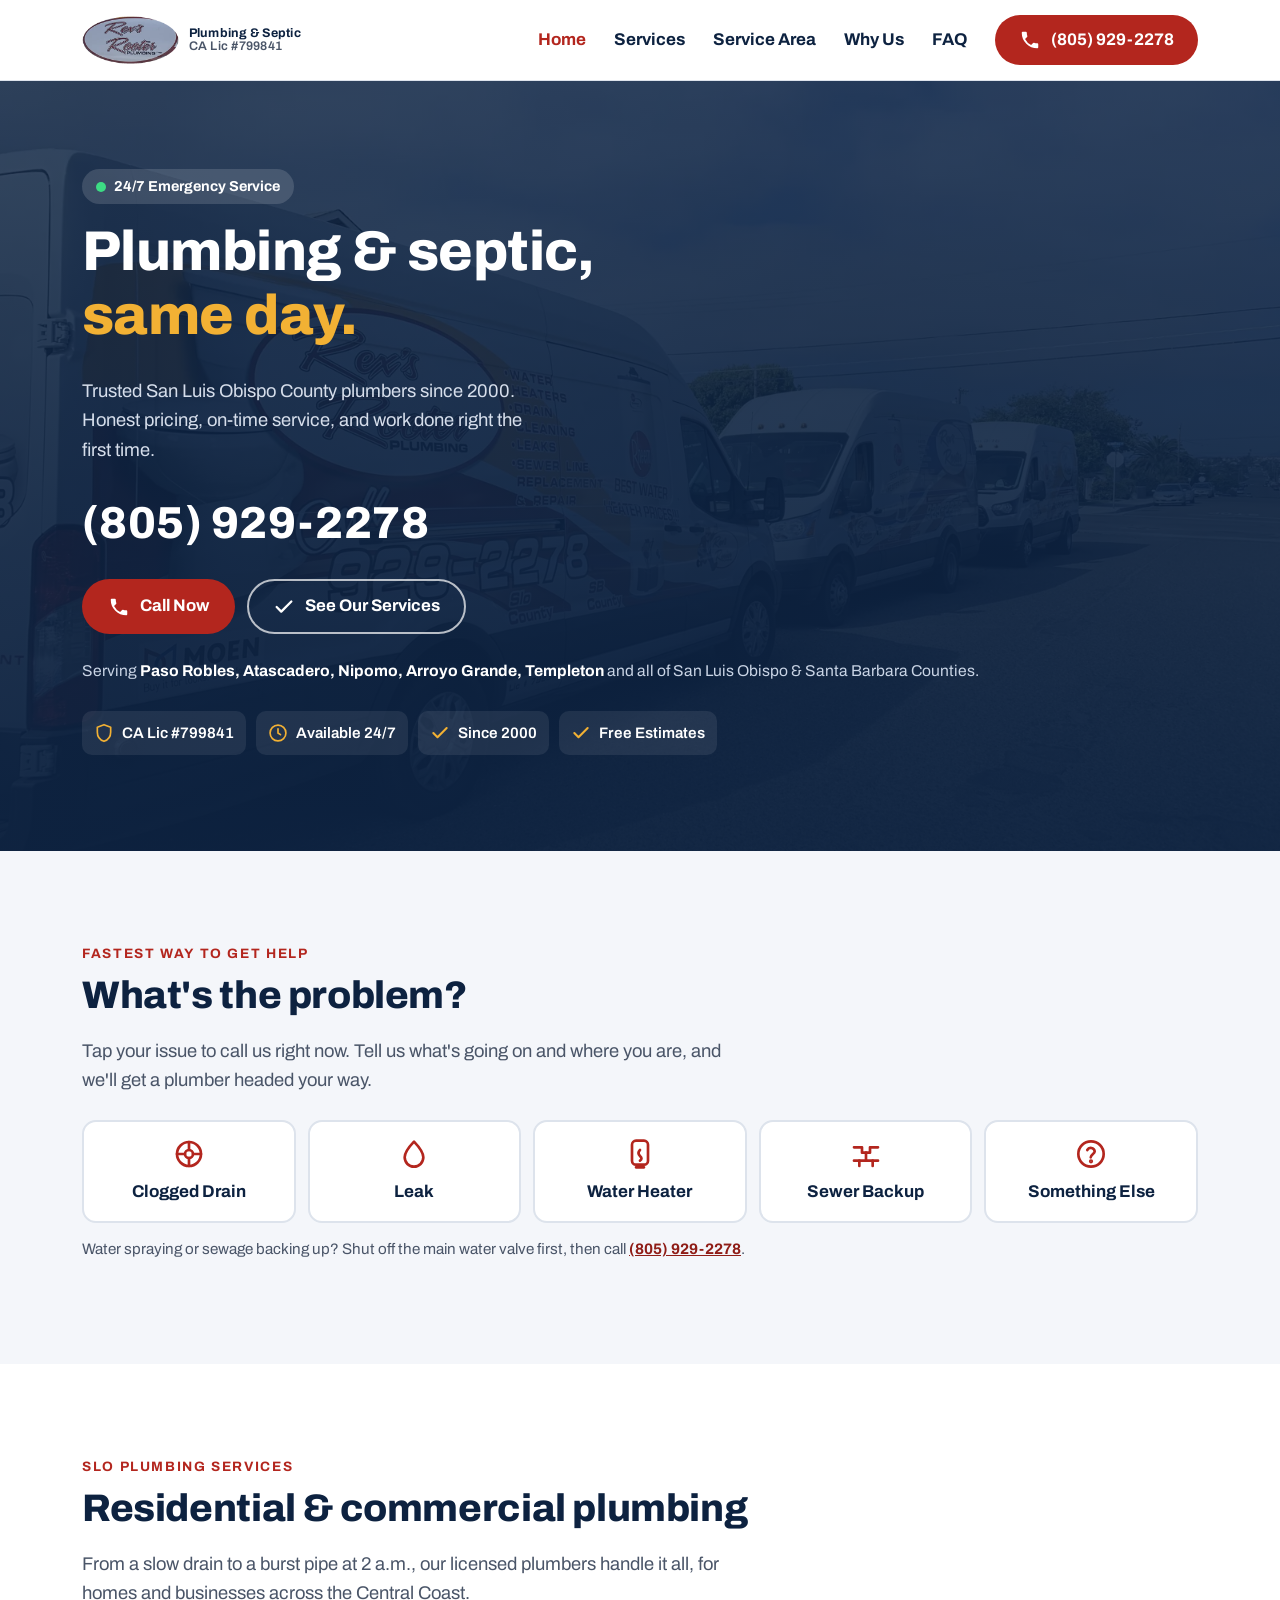
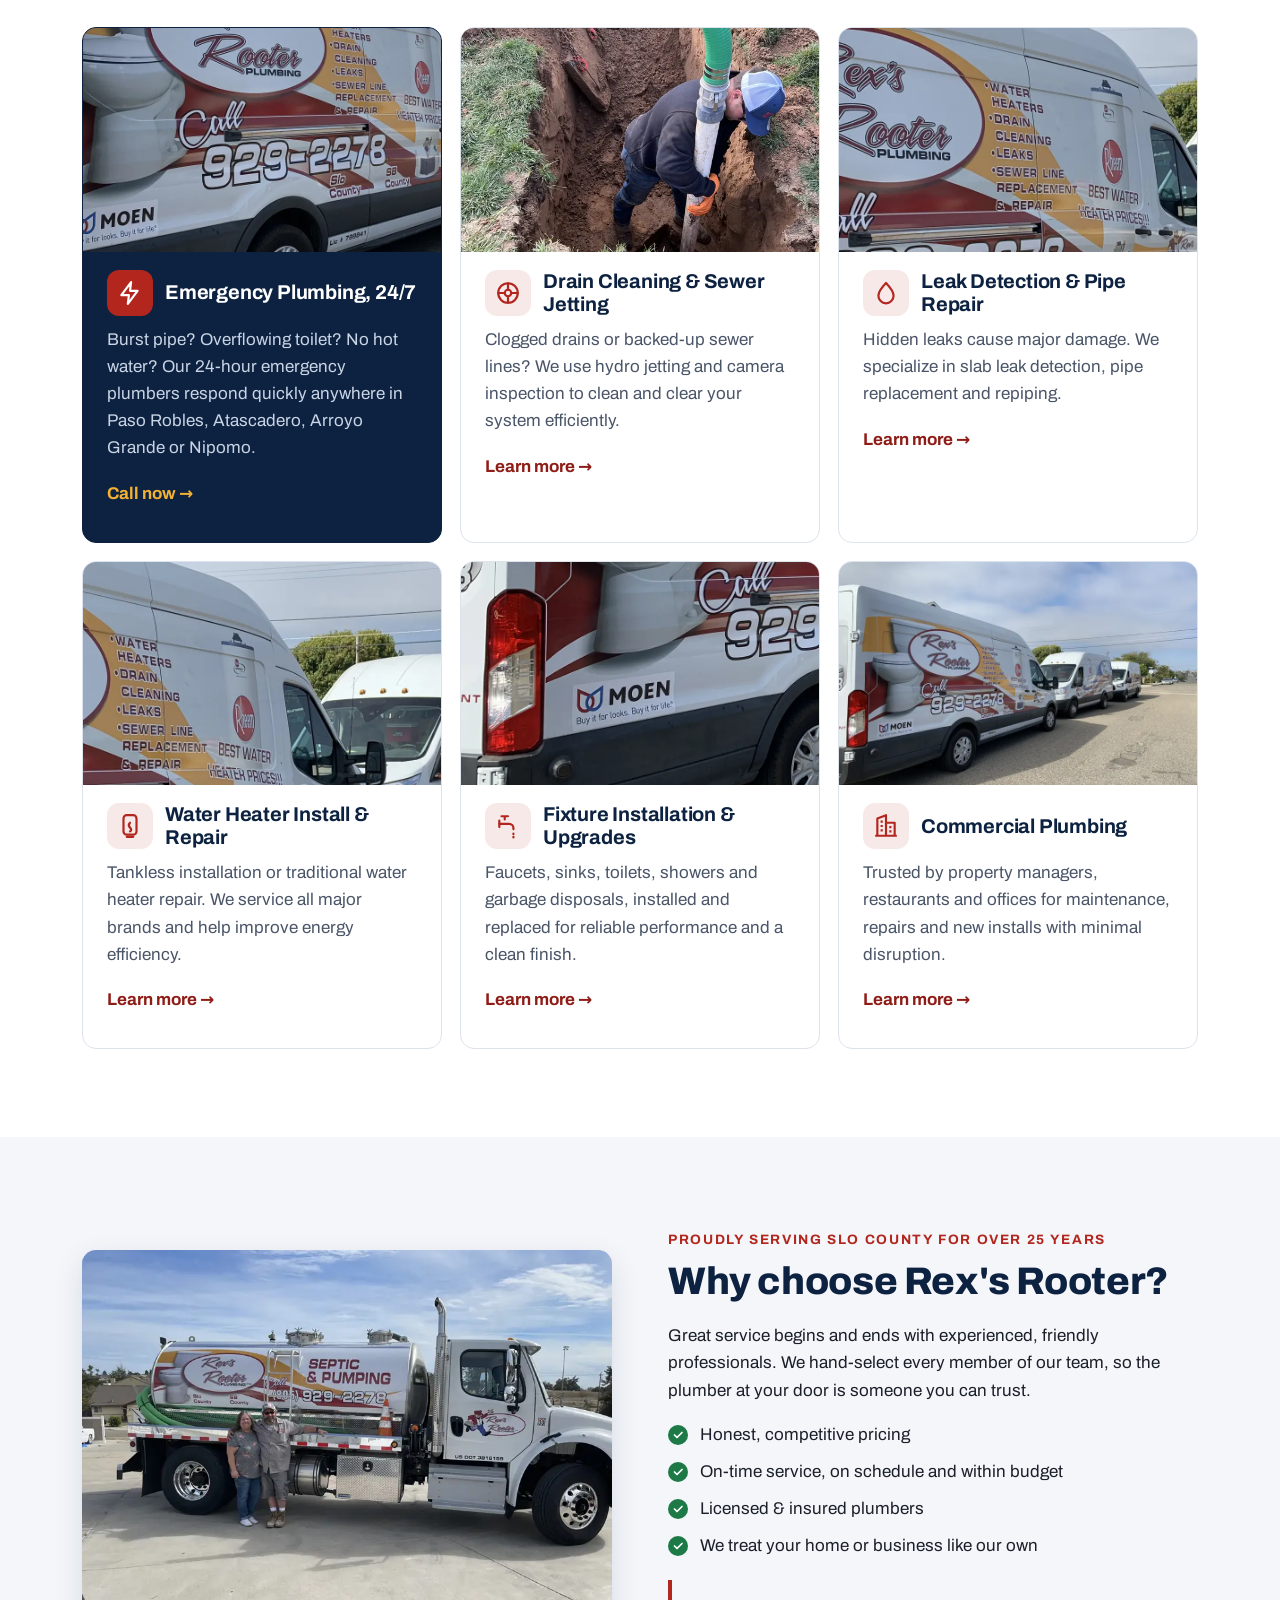
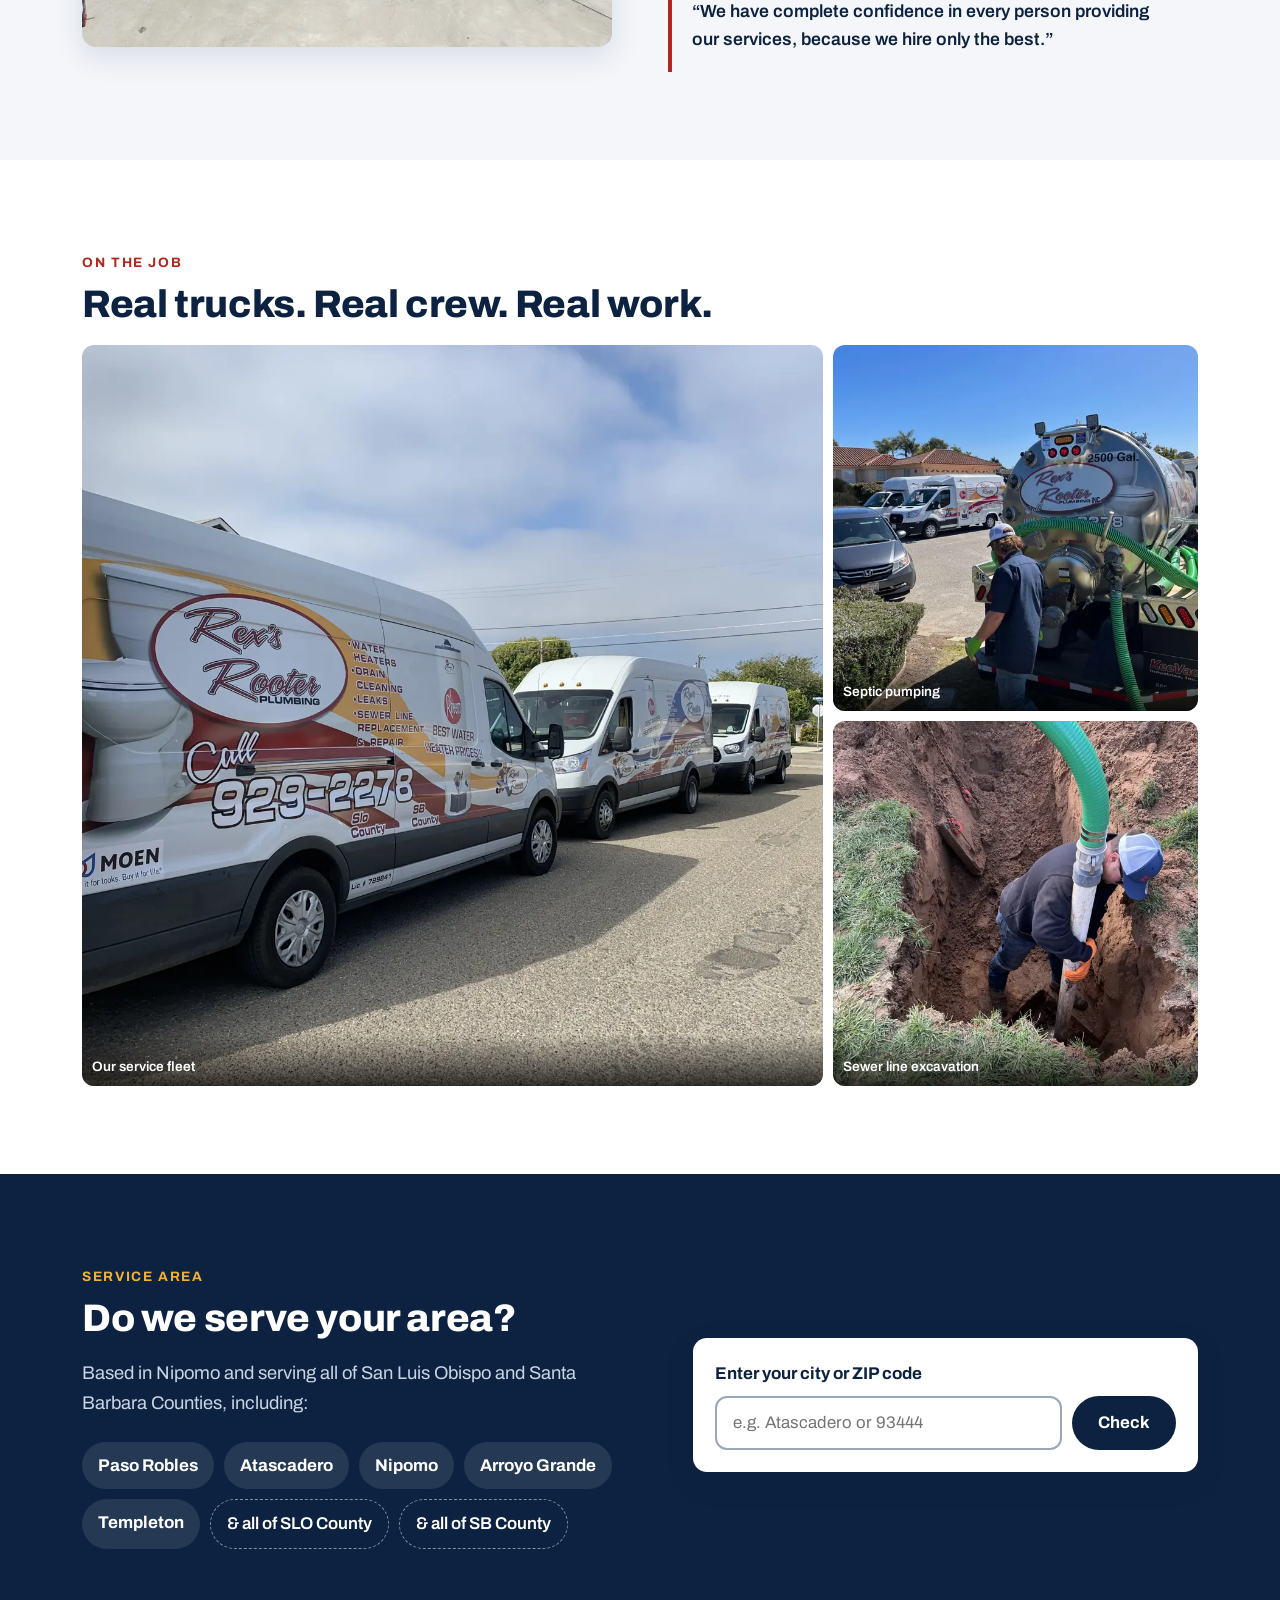
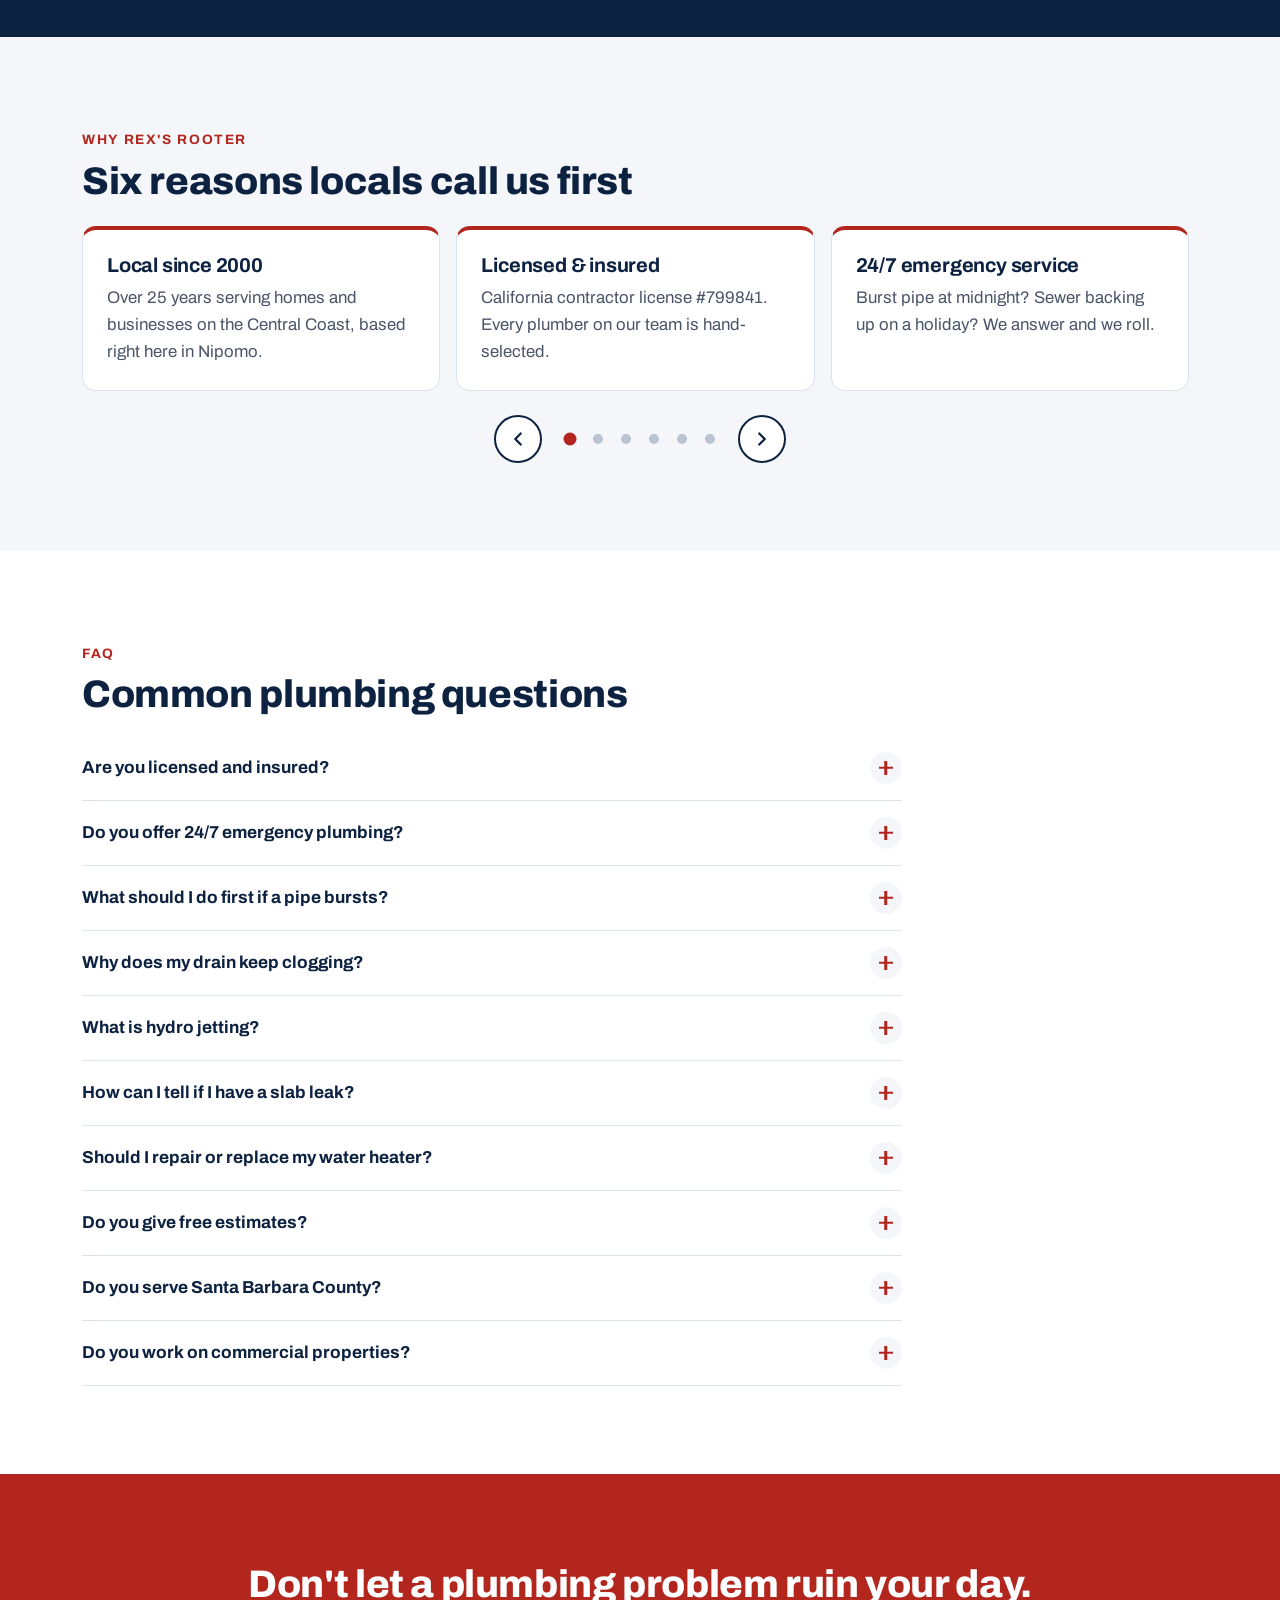
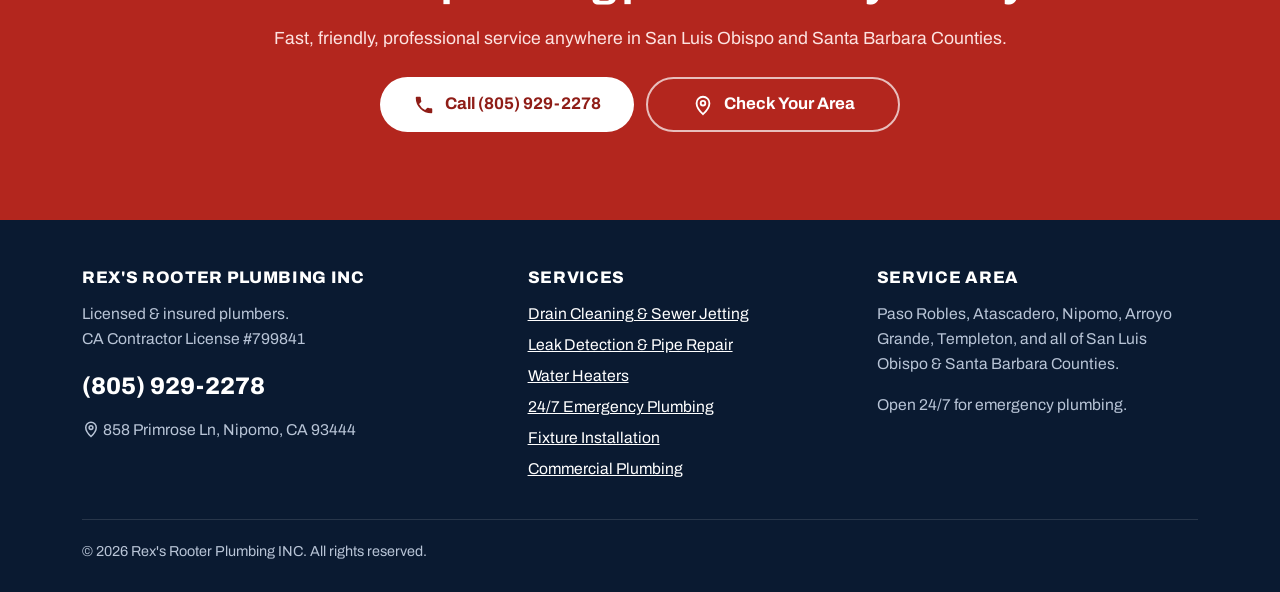
==== commit 6d73aa3d: "Self-host Archivo font; drop Google Fonts requests Co-Authored-By: Claude Opus 5.5 <noreply@anthropi" ====
--- a/index.html
+++ b/index.html
@@ -12,11 +12,9 @@
 <meta property="og:description" content="Licensed &amp; insured plumbing and septic service since 2000. Call (805) 929-2278.">
 <meta property="og:image" content="https://mathias1-creator.github.io/Rex-Rooter/images/fleet-vans-1600.jpg">
 <link rel="icon" href="data:image/svg+xml,%3Csvg xmlns='http://www.w3.org/2000/svg' viewBox='0 0 64 64'%3E%3Crect width='64' height='64' rx='14' fill='%23b3261e'/%3E%3Ctext x='32' y='44' font-family='Arial' font-weight='800' font-size='34' fill='white' text-anchor='middle'%3ER%3C/text%3E%3C/svg%3E">
-<link rel="preconnect" href="https://fonts.googleapis.com">
-<link rel="preconnect" href="https://fonts.gstatic.com" crossorigin>
-<link href="https://fonts.googleapis.com/css2?family=Archivo:wght@400;600;700;800&display=swap" rel="stylesheet">
 <link rel="preload" as="image" href="images/fleet-vans-800.webp" imagesrcset="images/fleet-vans-800.webp 800w, images/fleet-vans-1600.webp 1600w" imagesizes="100vw">
-<link rel="stylesheet" href="css/styles.css">
+<link rel="preload" href="fonts/archivo-800.woff2" as="font" type="font/woff2" crossorigin>
+<link rel="stylesheet" href="css/styles.css?v=5">
 <script type="application/ld+json">
 {
   "@context": "https://schema.org",
@@ -410,6 +408,6 @@
   <a class="btn btn--red" href="tel:+18059292278"><svg aria-hidden="true"><use href="#i-phone"/></svg>Call Now (805) 929-2278</a>
 </nav>
 
-<script src="js/main.js" defer></script>
+<script src="js/main.js?v=5" defer></script>
 </body>
 </html>
--- a/css/styles.css
+++ b/css/styles.css
@@ -1,4 +1,8 @@
 /* Rex's Rooter Plumbing — mobile-first stylesheet */
+@font-face { font-family: "Archivo"; font-style: normal; font-weight: 400; font-display: swap; src: url("../fonts/archivo-400.woff2") format("woff2"); }
+@font-face { font-family: "Archivo"; font-style: normal; font-weight: 600; font-display: swap; src: url("../fonts/archivo-600.woff2") format("woff2"); }
+@font-face { font-family: "Archivo"; font-style: normal; font-weight: 700; font-display: swap; src: url("../fonts/archivo-700.woff2") format("woff2"); }
+@font-face { font-family: "Archivo"; font-style: normal; font-weight: 800; font-display: swap; src: url("../fonts/archivo-800.woff2") format("woff2"); }
 :root {
   --navy: #0d2240;
   --navy-2: #163560;
@@ -230,7 +234,7 @@
 .faq-a { display: grid; grid-template-rows: 0fr; transition: grid-template-rows .3s ease; }
 .faq-a > div { overflow: hidden; }
 .faq-a p { color: var(--muted); padding-bottom: 18px; margin: 0; }
-.faq-q[aria-expanded="true"] + .faq-a { grid-template-rows: 1fr; }
+.faq-item.is-open .faq-a { grid-template-rows: 1fr; }
 
 /* CTA band */
 .cta-band { background: var(--red); color: #fff; text-align: center; }
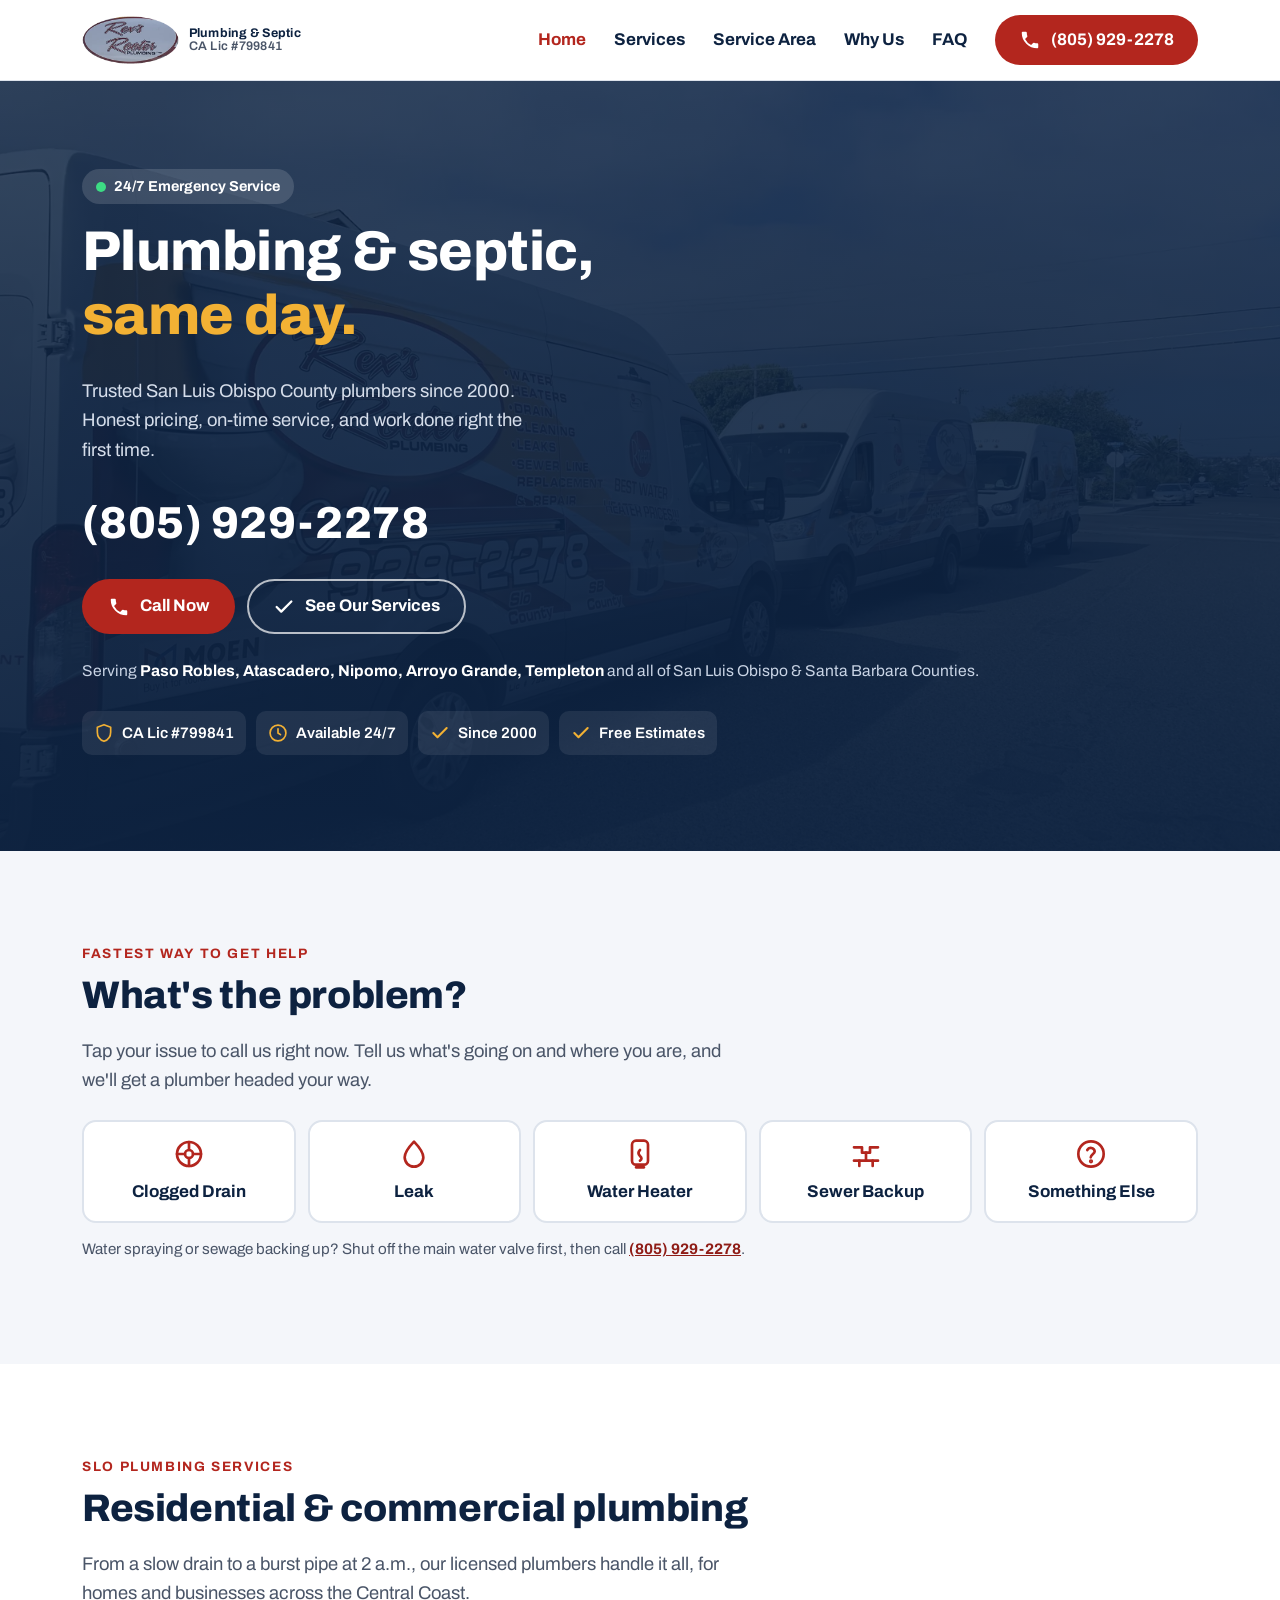
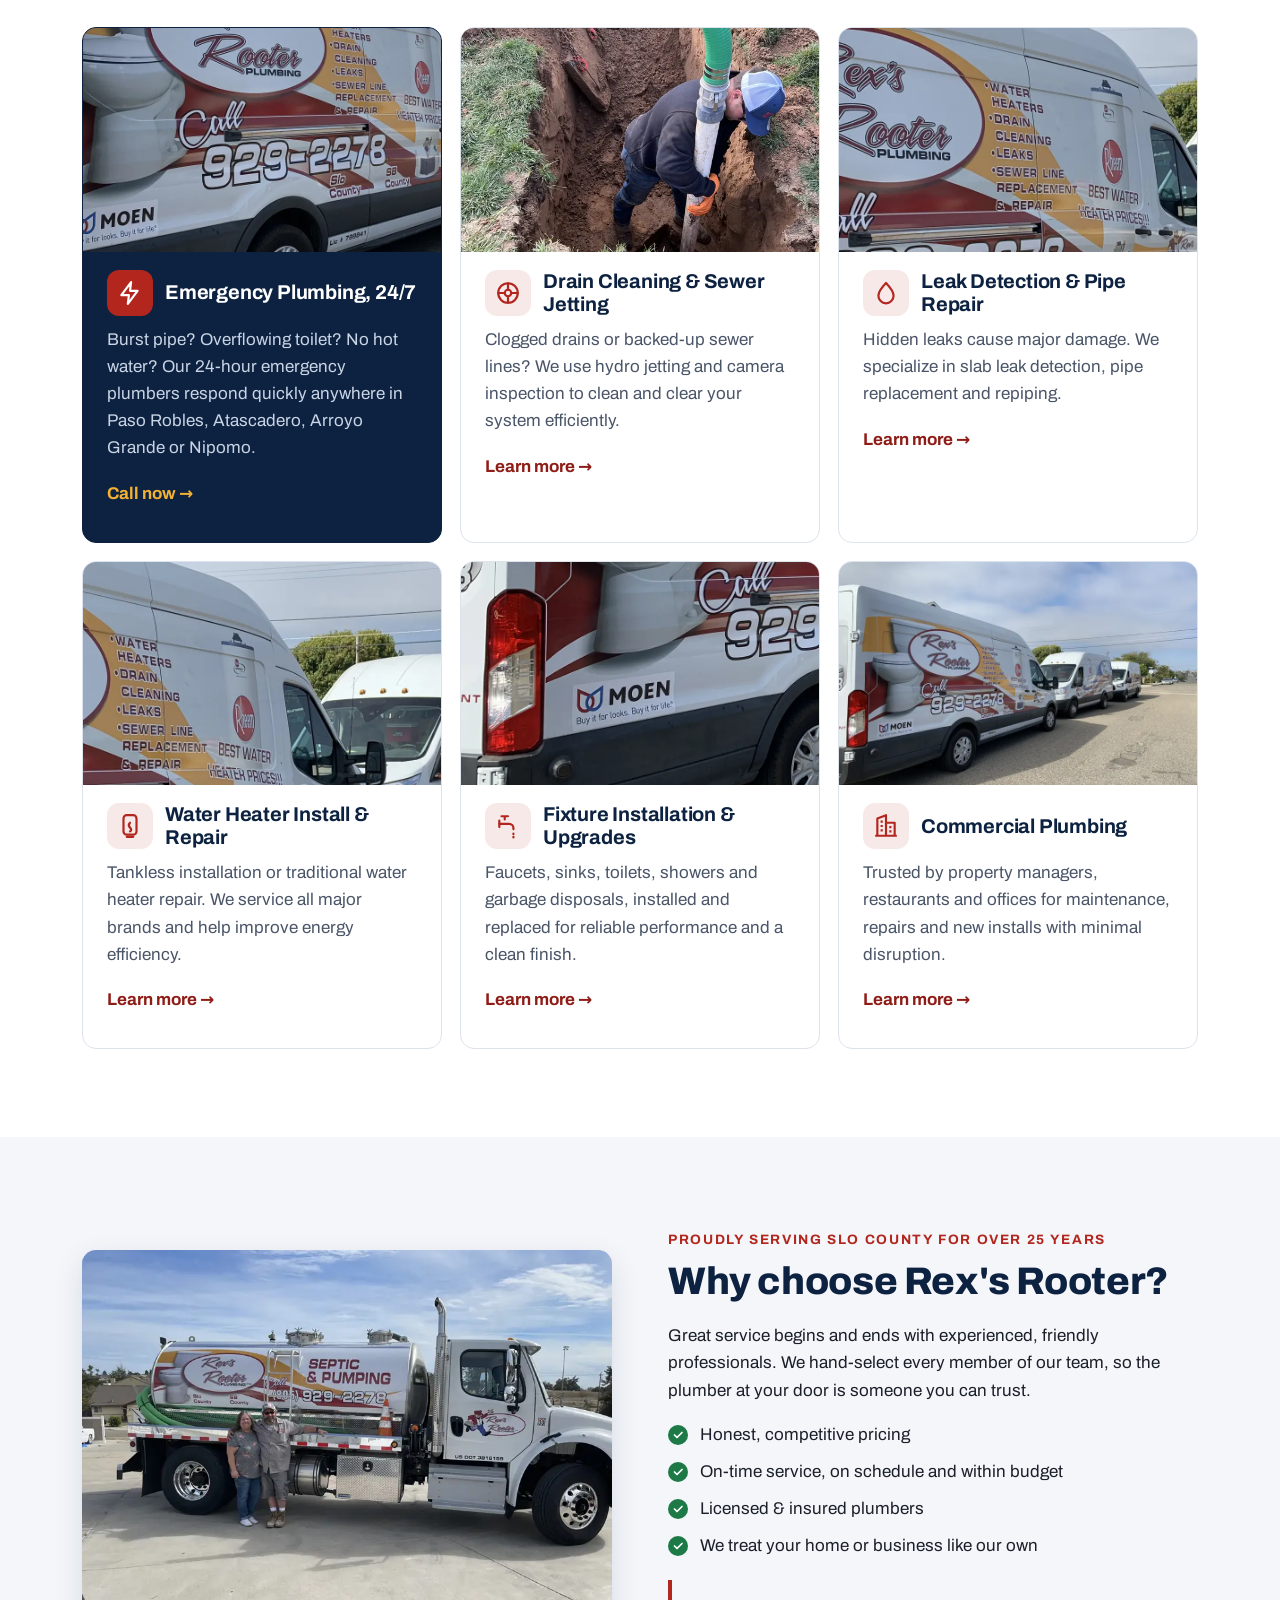
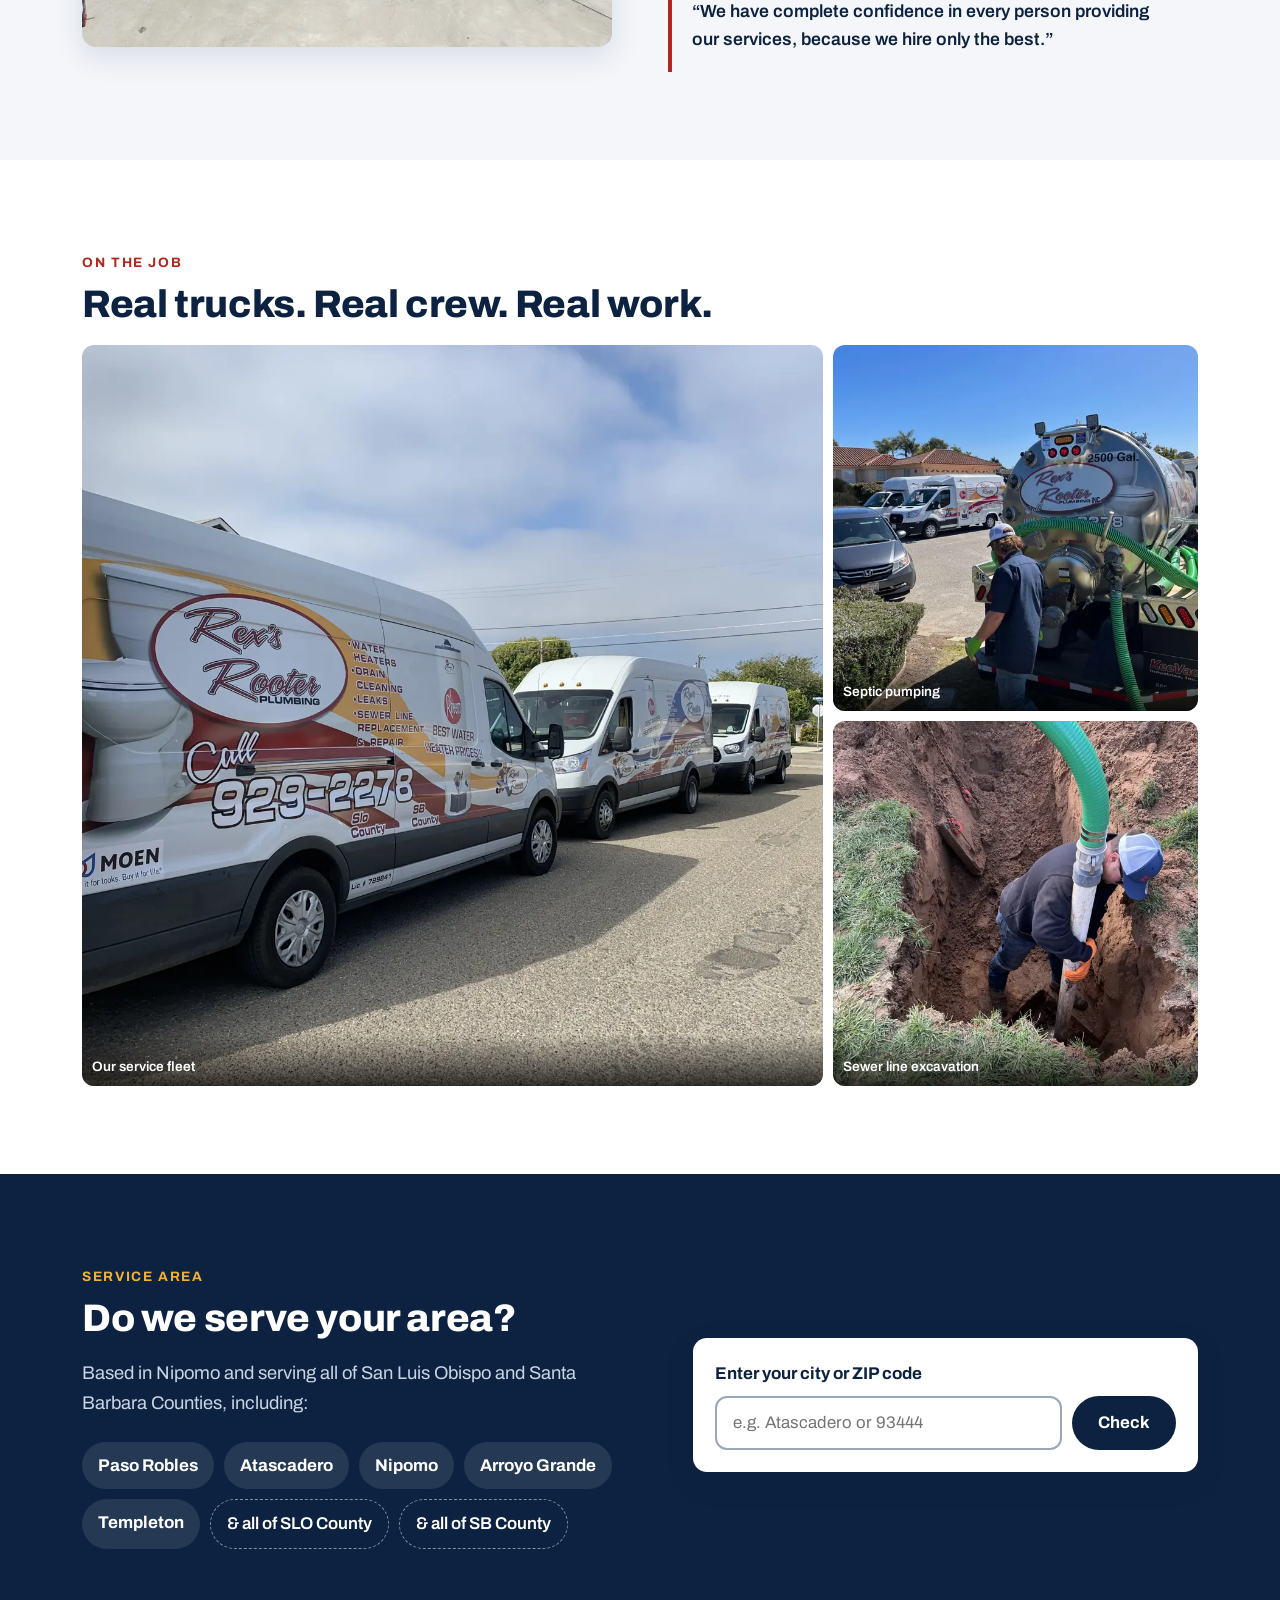
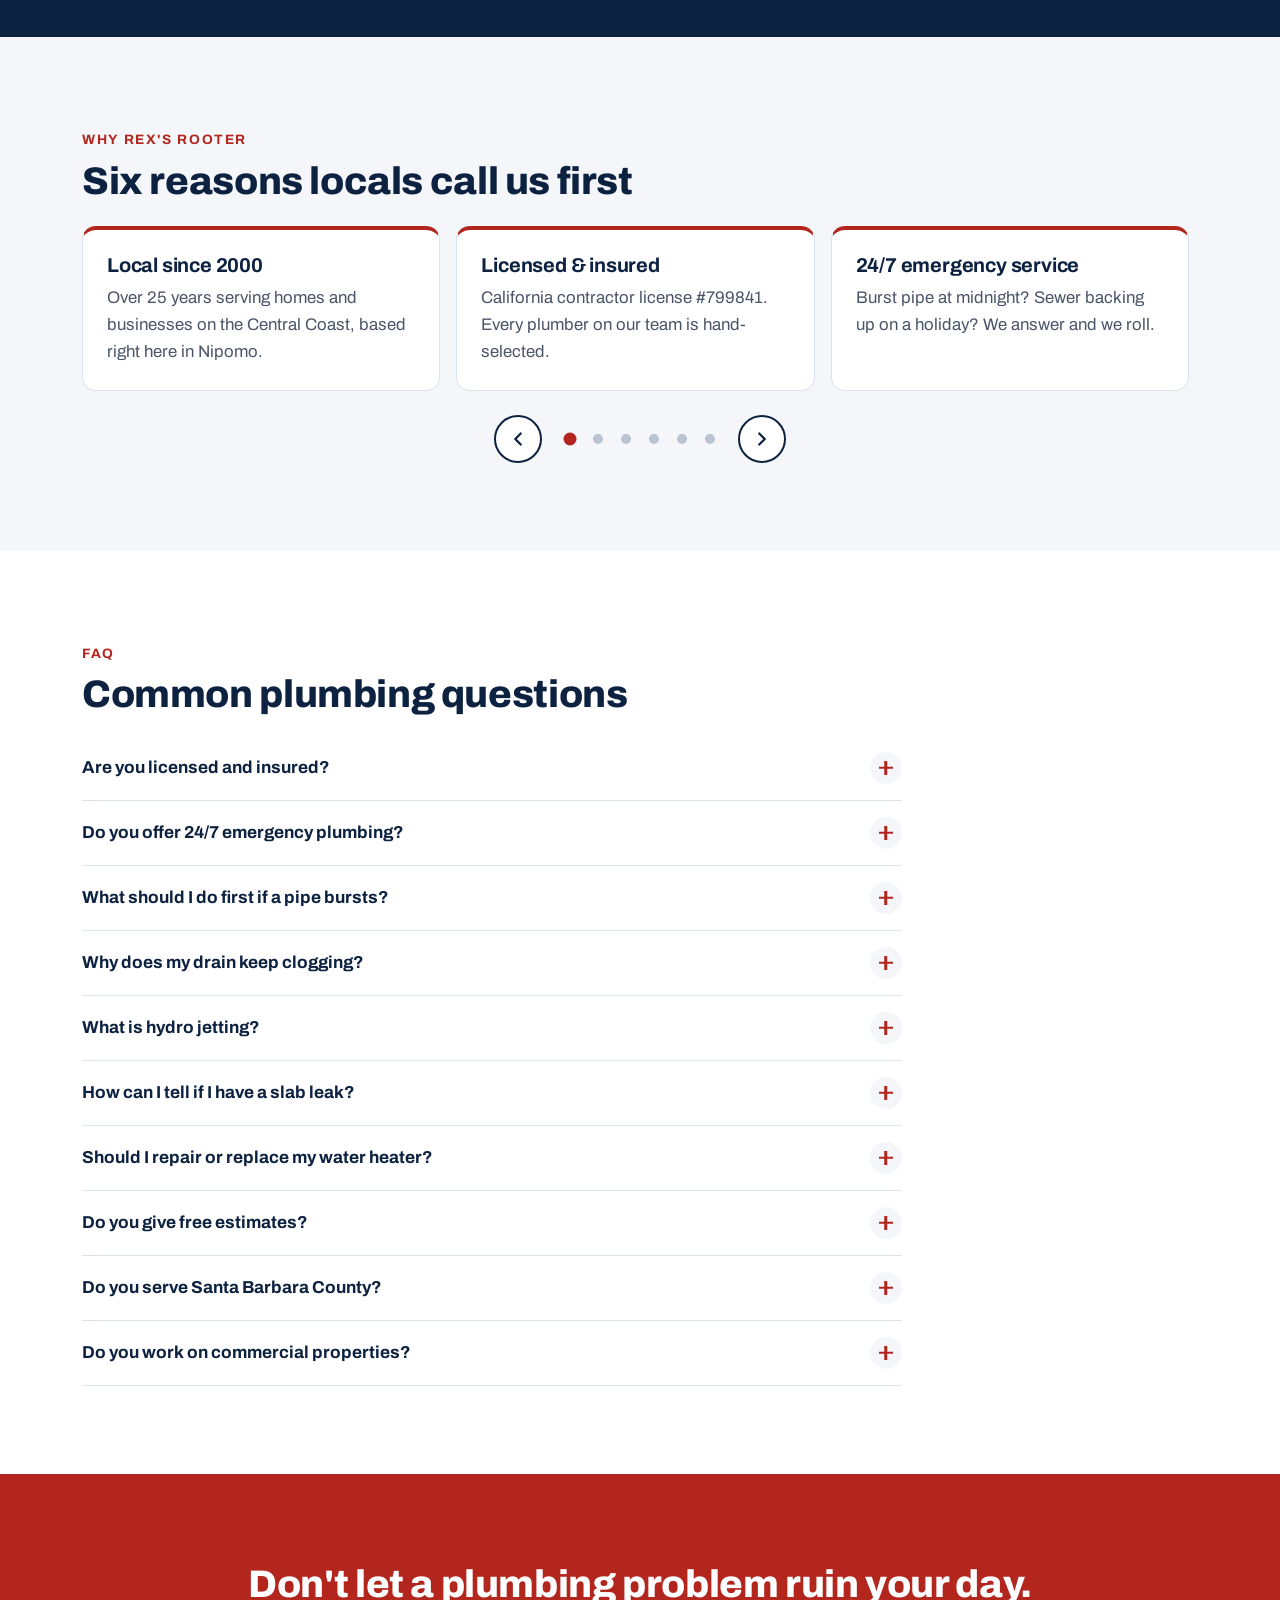
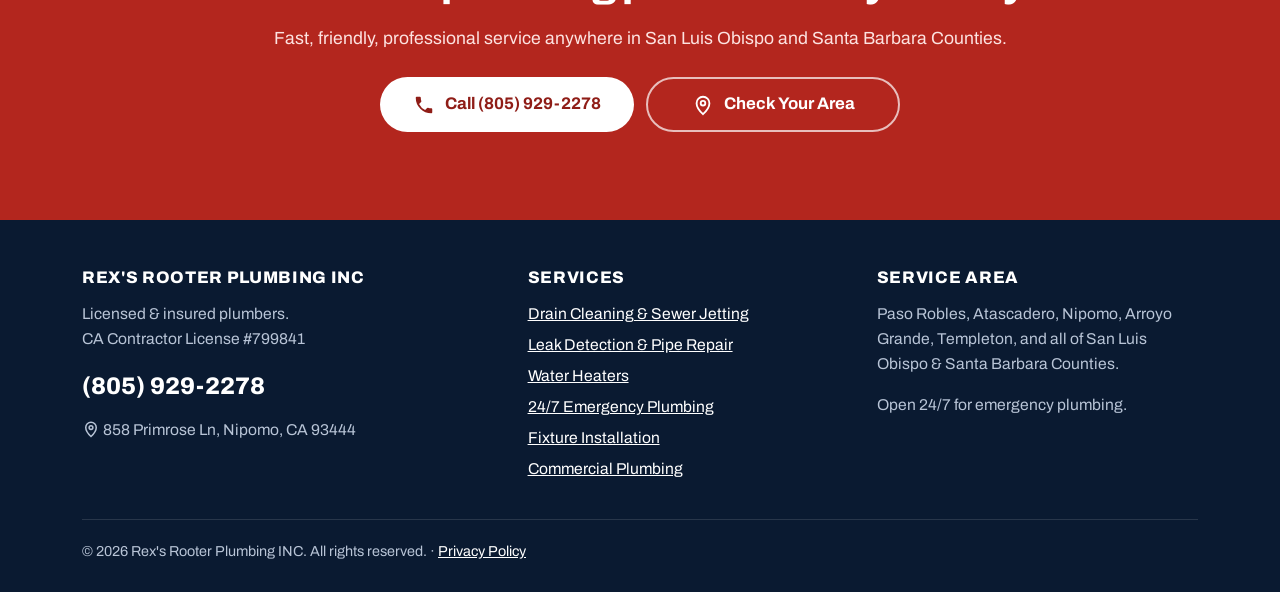
==== commit aebc4c75: "Add privacy policy covering calls, cookies and Google Ads Linked from the footer on every page.  Co-" ====
--- a/index.html
+++ b/index.html
@@ -14,7 +14,7 @@
 <link rel="icon" href="data:image/svg+xml,%3Csvg xmlns='http://www.w3.org/2000/svg' viewBox='0 0 64 64'%3E%3Crect width='64' height='64' rx='14' fill='%23b3261e'/%3E%3Ctext x='32' y='44' font-family='Arial' font-weight='800' font-size='34' fill='white' text-anchor='middle'%3ER%3C/text%3E%3C/svg%3E">
 <link rel="preload" as="image" href="images/fleet-vans-800.webp" imagesrcset="images/fleet-vans-800.webp 800w, images/fleet-vans-1600.webp 1600w" imagesizes="100vw">
 <link rel="preload" href="fonts/archivo-800.woff2" as="font" type="font/woff2" crossorigin>
-<link rel="stylesheet" href="css/styles.css?v=5">
+<link rel="stylesheet" href="css/styles.css?v=6">
 <script type="application/ld+json">
 {
   "@context": "https://schema.org",
@@ -400,7 +400,7 @@
         <p>Open 24/7 for emergency plumbing.</p>
       </div>
     </div>
-    <div class="footer-bottom">&copy; <span id="year">2026</span> Rex's Rooter Plumbing INC. All rights reserved.</div>
+    <div class="footer-bottom">&copy; <span id="year">2026</span> Rex's Rooter Plumbing INC. All rights reserved. &middot; <a href="privacy.html">Privacy Policy</a></div>
   </div>
 </footer>
 
--- a/css/styles.css
+++ b/css/styles.css
@@ -320,3 +320,9 @@
 .review h3 { color: var(--navy); margin-bottom: .4em; }
 .review p { color: var(--muted); margin: 0; }
 .review { border-top: 4px solid var(--red); }
+
+/* Legal pages */
+.legal { max-width: 760px; }
+.legal h2 { font-size: 1.35rem; margin-top: 1.8em; }
+.legal ul { padding-left: 1.2em; }
+.legal li { margin-bottom: .4em; }
